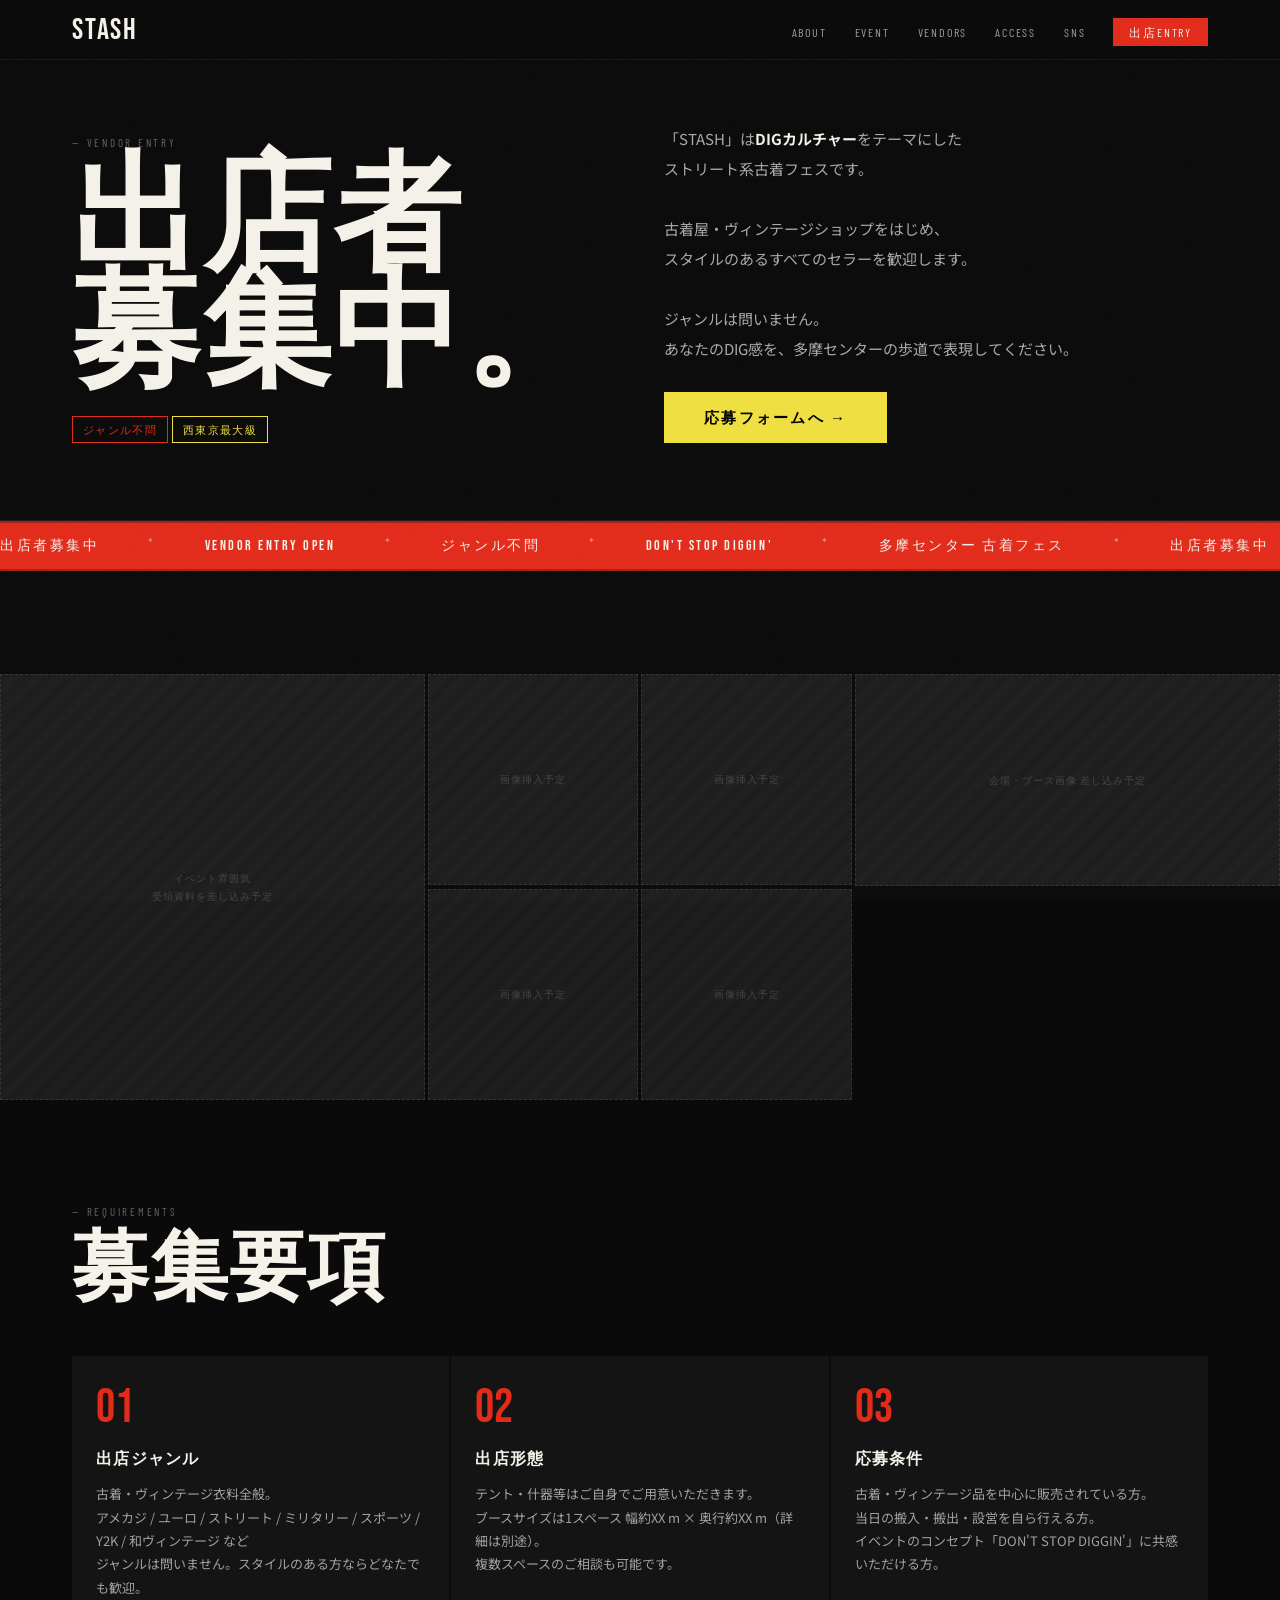
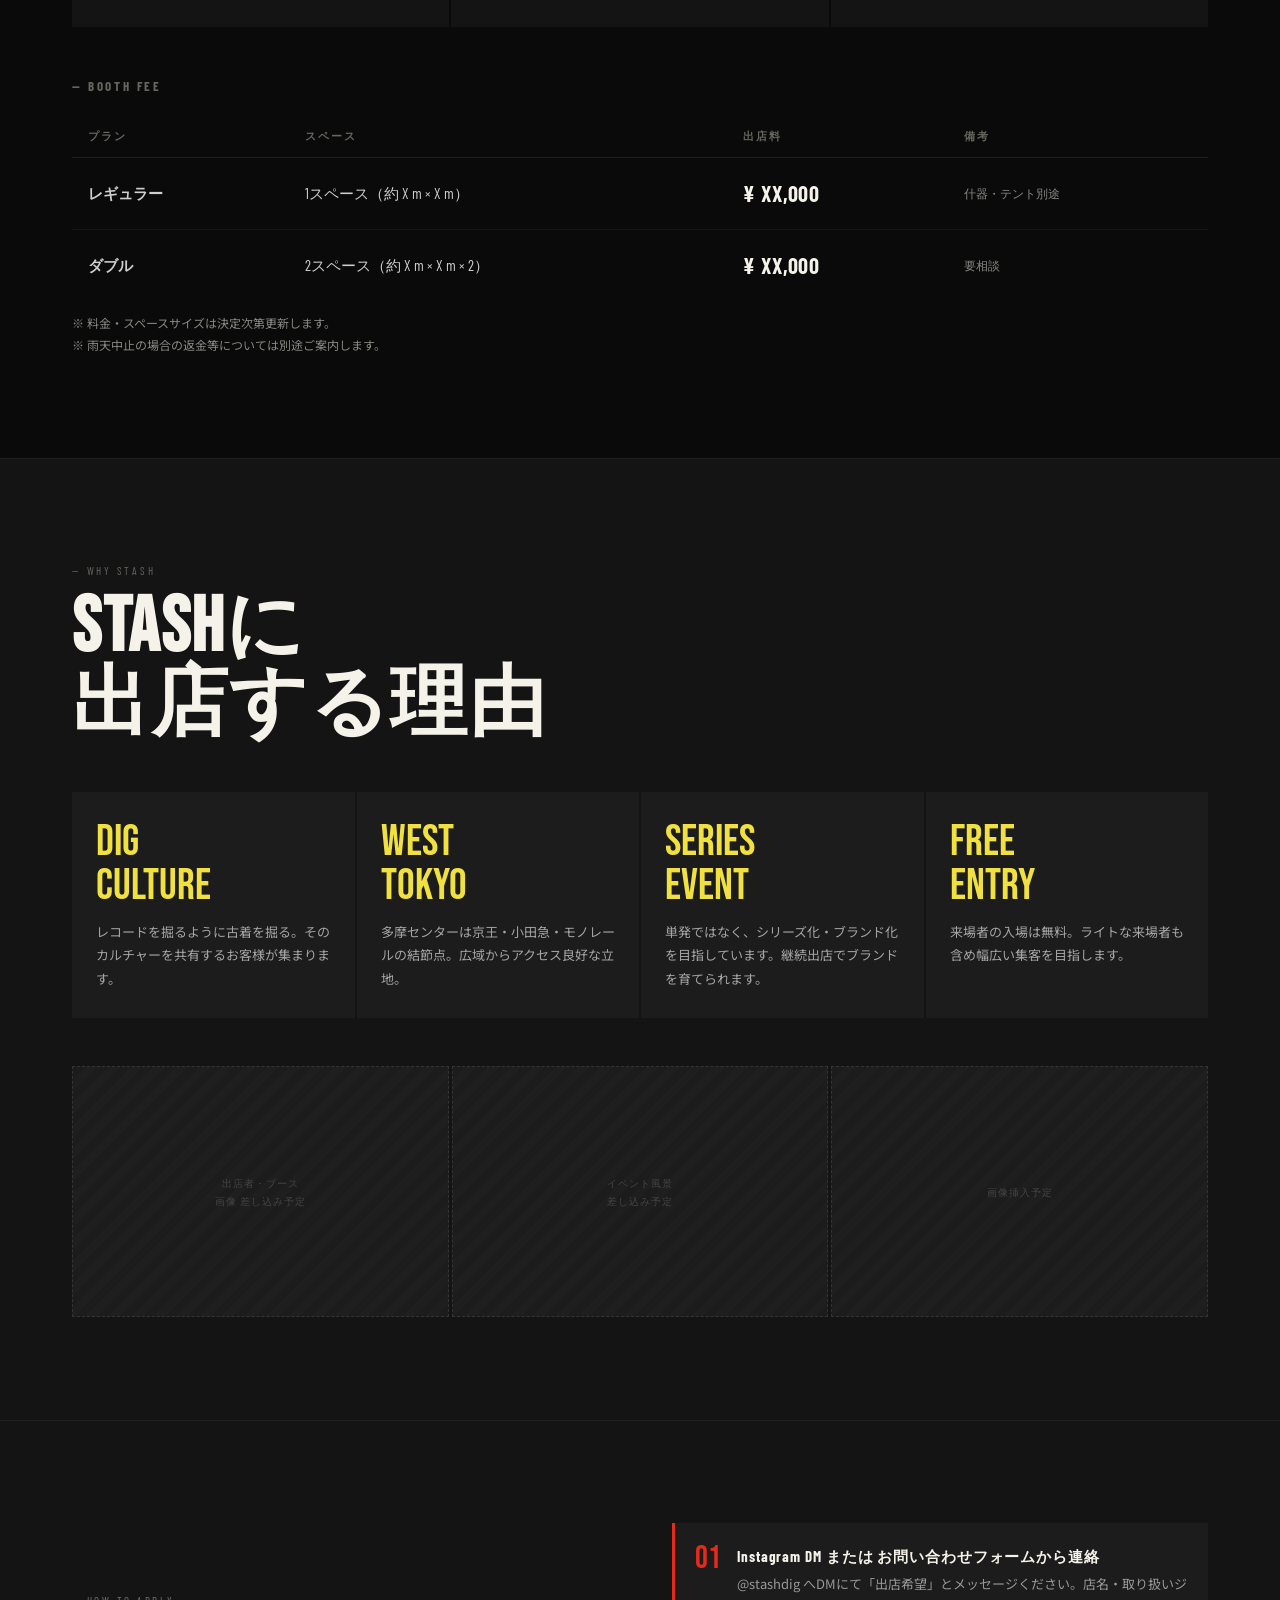
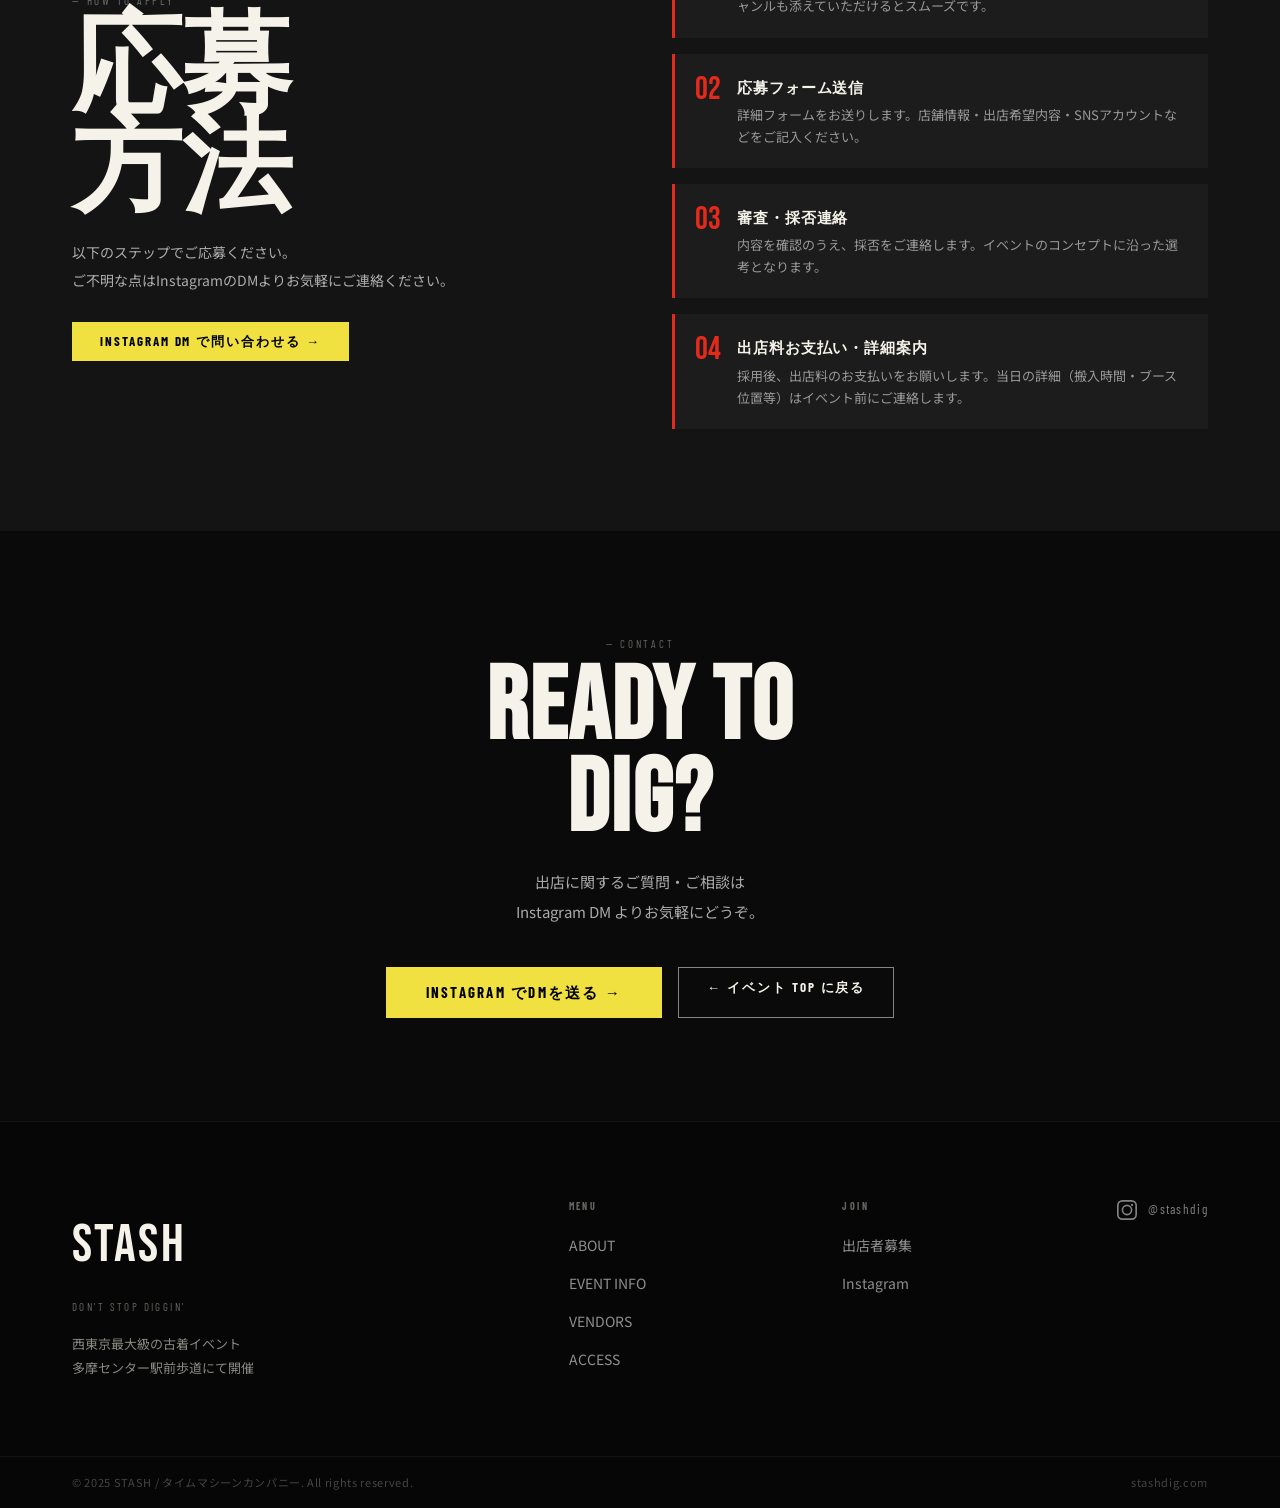
==== vendors.html @ 001d0500 "Initial commit: STASH demo site (index, vendors, styles, script) Co-Authored-By: Claude Sonnet 4.6 <" ====
<!DOCTYPE html>
<html lang="ja">
<head>
  <meta charset="UTF-8">
  <meta name="viewport" content="width=device-width, initial-scale=1.0">
  <title>出店者募集 | STASH DON'T STOP DIGGIN'</title>
  <meta name="description" content="古着フェス「STASH」出店者募集。多摩センター駅前歩道。ジャンル不問。あなたのDIG感を表現してください。">
  <link rel="preconnect" href="https://fonts.googleapis.com">
  <link rel="preconnect" href="https://fonts.gstatic.com" crossorigin>
  <link href="https://fonts.googleapis.com/css2?family=Bebas+Neue&family=Barlow+Condensed:ital,wght@0,400;0,600;0,700;0,900;1,700&family=Noto+Sans+JP:wght@400;700;900&display=swap" rel="stylesheet">
  <link rel="stylesheet" href="style.css">
</head>
<body>

  <!-- =====================================================
       NAV
  ===================================================== -->
  <nav class="nav" id="nav">
    <div class="wrap nav__inner">
      <a href="index.html" class="nav__logo">STASH</a>

      <button class="nav__burger" id="burger" aria-label="メニューを開く" aria-expanded="false">
        <span></span><span></span><span></span>
      </button>

      <ul class="nav__menu" id="nav-menu">
        <li><a href="index.html#about">ABOUT</a></li>
        <li><a href="index.html#info">EVENT</a></li>
        <li><a href="index.html#vendors">VENDORS</a></li>
        <li><a href="index.html#access">ACCESS</a></li>
        <li><a href="index.html#instagram">SNS</a></li>
        <li>
          <a href="#apply" class="nav__entry">出店ENTRY</a>
        </li>
      </ul>
    </div>
  </nav>


  <!-- =====================================================
       PAGE HERO
  ===================================================== -->
  <section class="page-hero" aria-label="出店者募集">
    <div class="wrap">
      <div class="page-hero__inner">
        <div>
          <p class="sec-label reveal">— VENDOR ENTRY</p>
          <h1 class="page-hero__title reveal">
            出店者<br>
            募集中。
          </h1>
          <div style="margin-top:20px;" class="reveal">
            <span class="tag tag--red">ジャンル不問</span>
            <span class="tag tag--yellow">西東京最大級</span>
          </div>
        </div>
        <div class="reveal">
          <p class="page-hero__body">
            「STASH」は<strong style="color:var(--white);">DIGカルチャー</strong>をテーマにした<br>
            ストリート系古着フェスです。<br><br>
            古着屋・ヴィンテージショップをはじめ、<br>
            スタイルのあるすべてのセラーを歓迎します。<br><br>
            ジャンルは問いません。<br>
            あなたのDIG感を、多摩センターの歩道で表現してください。
          </p>
          <div style="margin-top:28px;">
            <a href="#apply" class="btn btn--yellow btn--lg">応募フォームへ →</a>
          </div>
        </div>
      </div>
    </div>
  </section>


  <!-- =====================================================
       TICKER
  ===================================================== -->
  <div class="ticker" aria-hidden="true">
    <div class="ticker__rail">
      <span>出店者募集中</span>
      <span class="ticker__dot">✦</span>
      <span>VENDOR ENTRY OPEN</span>
      <span class="ticker__dot">✦</span>
      <span>ジャンル不問</span>
      <span class="ticker__dot">✦</span>
      <span>DON'T STOP DIGGIN'</span>
      <span class="ticker__dot">✦</span>
      <span>多摩センター 古着フェス</span>
      <span class="ticker__dot">✦</span>
      <span>出店者募集中</span>
      <span class="ticker__dot">✦</span>
      <span>VENDOR ENTRY OPEN</span>
      <span class="ticker__dot">✦</span>
      <span>ジャンル不問</span>
      <span class="ticker__dot">✦</span>
      <span>DON'T STOP DIGGIN'</span>
      <span class="ticker__dot">✦</span>
      <span>多摩センター 古着フェス</span>
      <span class="ticker__dot">✦</span>
    </div>
  </div>


  <!-- =====================================================
       EVENT VISUAL
  ===================================================== -->
  <section class="section" aria-label="イベントビジュアル" style="padding-bottom:0;">
    <div class="gallery__grid">
      <div class="ph g-item g-item--2x2"><span class="ph__text">イベント雰囲気<br>受領資料を差し込み予定</span></div>
      <div class="ph g-item"><span class="ph__text">画像挿入予定</span></div>
      <div class="ph g-item"><span class="ph__text">画像挿入予定</span></div>
      <div class="ph g-item g-item--2x1"><span class="ph__text">会場・ブース画像 差し込み予定</span></div>
      <div class="ph g-item"><span class="ph__text">画像挿入予定</span></div>
      <div class="ph g-item"><span class="ph__text">画像挿入予定</span></div>
    </div>
  </section>


  <!-- =====================================================
       REQUIREMENTS
  ===================================================== -->
  <section class="section" aria-label="募集要項">
    <div class="wrap">
      <p class="sec-label reveal">— REQUIREMENTS</p>
      <h2 class="sec-title reveal">募集要項</h2>

      <div class="req-grid">
        <div class="req-card reveal">
          <div class="req-card__num">01</div>
          <h3 class="req-card__title">出店ジャンル</h3>
          <p class="req-card__body">
            古着・ヴィンテージ衣料全般。<br>
            アメカジ / ユーロ / ストリート / ミリタリー / スポーツ / Y2K / 和ヴィンテージ など<br>
            ジャンルは問いません。スタイルのある方ならどなたでも歓迎。
          </p>
        </div>
        <div class="req-card reveal reveal-delay-1">
          <div class="req-card__num">02</div>
          <h3 class="req-card__title">出店形態</h3>
          <p class="req-card__body">
            テント・什器等はご自身でご用意いただきます。<br>
            ブースサイズは1スペース 幅約XX m × 奥行約XX m（詳細は別途）。<br>
            複数スペースのご相談も可能です。
          </p>
        </div>
        <div class="req-card reveal reveal-delay-2">
          <div class="req-card__num">03</div>
          <h3 class="req-card__title">応募条件</h3>
          <p class="req-card__body">
            古着・ヴィンテージ品を中心に販売されている方。<br>
            当日の搬入・搬出・設営を自ら行える方。<br>
            イベントのコンセプト「DON'T STOP DIGGIN'」に共感いただける方。
          </p>
        </div>
      </div>

      <!-- Fee table -->
      <div class="reveal" style="margin-top: var(--gap);">
        <h3 style="font-family:var(--ff-sub);font-size:13px;letter-spacing:.2em;text-transform:uppercase;color:var(--gray);margin-bottom:16px;">— BOOTH FEE</h3>
        <div style="overflow-x:auto;">
          <table class="fee-table">
            <thead>
              <tr>
                <th>プラン</th>
                <th>スペース</th>
                <th>出店料</th>
                <th>備考</th>
              </tr>
            </thead>
            <tbody>
              <tr>
                <td><strong>レギュラー</strong></td>
                <td>1スペース（約 X m × X m）</td>
                <td class="fee-price">¥ XX,000</td>
                <td style="font-size:12px;color:var(--gray-lt);">什器・テント別途</td>
              </tr>
              <tr>
                <td><strong>ダブル</strong></td>
                <td>2スペース（約 X m × X m × 2）</td>
                <td class="fee-price">¥ XX,000</td>
                <td style="font-size:12px;color:var(--gray-lt);">要相談</td>
              </tr>
            </tbody>
          </table>
        </div>
        <p style="font-size:12px;color:var(--gray-lt);margin-top:12px;line-height:1.8;">
          ※ 料金・スペースサイズは決定次第更新します。<br>
          ※ 雨天中止の場合の返金等については別途ご案内します。
        </p>
      </div>
    </div>
  </section>


  <!-- =====================================================
       WHY STASH — 出店するメリット
  ===================================================== -->
  <section class="section" style="background:var(--bg-2);border-top:1px solid rgba(255,255,255,.05);border-bottom:1px solid rgba(255,255,255,.05);" aria-label="STASHの魅力">
    <div class="wrap">
      <p class="sec-label reveal">— WHY STASH</p>
      <h2 class="sec-title reveal">STASHに<br>出店する理由</h2>

      <div style="display:grid;grid-template-columns:repeat(auto-fit,minmax(220px,1fr));gap:2px;margin-bottom:var(--gap);">

        <div style="background:var(--bg-3);padding:28px 24px;" class="reveal">
          <div style="font-family:var(--ff-display);font-size:44px;color:var(--yellow);margin-bottom:12px;line-height:1;">DIG<br>CULTURE</div>
          <p style="font-size:13px;color:rgba(255,255,255,.6);line-height:1.8;">レコードを掘るように古着を掘る。そのカルチャーを共有するお客様が集まります。</p>
        </div>

        <div style="background:var(--bg-3);padding:28px 24px;" class="reveal reveal-delay-1">
          <div style="font-family:var(--ff-display);font-size:44px;color:var(--yellow);margin-bottom:12px;line-height:1;">WEST<br>TOKYO</div>
          <p style="font-size:13px;color:rgba(255,255,255,.6);line-height:1.8;">多摩センターは京王・小田急・モノレールの結節点。広域からアクセス良好な立地。</p>
        </div>

        <div style="background:var(--bg-3);padding:28px 24px;" class="reveal reveal-delay-2">
          <div style="font-family:var(--ff-display);font-size:44px;color:var(--yellow);margin-bottom:12px;line-height:1;">SERIES<br>EVENT</div>
          <p style="font-size:13px;color:rgba(255,255,255,.6);line-height:1.8;">単発ではなく、シリーズ化・ブランド化を目指しています。継続出店でブランドを育てられます。</p>
        </div>

        <div style="background:var(--bg-3);padding:28px 24px;" class="reveal reveal-delay-3">
          <div style="font-family:var(--ff-display);font-size:44px;color:var(--yellow);margin-bottom:12px;line-height:1;">FREE<br>ENTRY</div>
          <p style="font-size:13px;color:rgba(255,255,255,.6);line-height:1.8;">来場者の入場は無料。ライトな来場者も含め幅広い集客を目指します。</p>
        </div>

      </div>

      <!-- Visual -->
      <div style="display:grid;grid-template-columns:1fr 1fr 1fr;gap:3px;" class="reveal">
        <div class="ph" style="aspect-ratio:3/2;"><span class="ph__text">出店者・ブース<br>画像 差し込み予定</span></div>
        <div class="ph" style="aspect-ratio:3/2;"><span class="ph__text">イベント風景<br>差し込み予定</span></div>
        <div class="ph" style="aspect-ratio:3/2;"><span class="ph__text">画像挿入予定</span></div>
      </div>

    </div>
  </section>


  <!-- =====================================================
       APPLY / HOW TO APPLY
  ===================================================== -->
  <section class="apply-section section" id="apply" aria-label="応募方法">
    <div class="wrap">
      <div class="apply__inner">

        <div>
          <p class="sec-label sec-label--lt reveal">— HOW TO APPLY</p>
          <h2 class="apply__title reveal">応募<br>方法</h2>
          <p class="apply__body reveal">
            以下のステップでご応募ください。<br>
            ご不明な点はInstagramのDMよりお気軽にご連絡ください。
          </p>
          <a href="#contact" class="btn btn--yellow reveal">
            Instagram DM で問い合わせる →
          </a>
        </div>

        <div class="apply__steps reveal">
          <div class="apply__step">
            <div class="apply__step-num">01</div>
            <div>
              <p class="apply__step-title">Instagram DM または お問い合わせフォームから連絡</p>
              <p class="apply__step-body">@stashdig へDMにて「出店希望」とメッセージください。店名・取り扱いジャンルも添えていただけるとスムーズです。</p>
            </div>
          </div>
          <div class="apply__step">
            <div class="apply__step-num">02</div>
            <div>
              <p class="apply__step-title">応募フォーム送信</p>
              <p class="apply__step-body">詳細フォームをお送りします。店舗情報・出店希望内容・SNSアカウントなどをご記入ください。</p>
            </div>
          </div>
          <div class="apply__step">
            <div class="apply__step-num">03</div>
            <div>
              <p class="apply__step-title">審査・採否連絡</p>
              <p class="apply__step-body">内容を確認のうえ、採否をご連絡します。イベントのコンセプトに沿った選考となります。</p>
            </div>
          </div>
          <div class="apply__step">
            <div class="apply__step-num">04</div>
            <div>
              <p class="apply__step-title">出店料お支払い・詳細案内</p>
              <p class="apply__step-body">採用後、出店料のお支払いをお願いします。当日の詳細（搬入時間・ブース位置等）はイベント前にご連絡します。</p>
            </div>
          </div>
        </div>

      </div>
    </div>
  </section>


  <!-- =====================================================
       CONTACT / CTA
  ===================================================== -->
  <section class="section" id="contact" aria-label="お問い合わせ">
    <div class="wrap" style="text-align:center;">
      <p class="sec-label reveal" style="justify-content:center;">— CONTACT</p>
      <h2 style="font-family:var(--ff-display);font-size:clamp(56px,8vw,110px);line-height:.9;letter-spacing:.02em;margin-bottom:20px;" class="reveal">
        READY TO<br>DIG?
      </h2>
      <p style="font-size:15px;color:rgba(255,255,255,.65);line-height:2;margin-bottom:40px;max-width:480px;margin-left:auto;margin-right:auto;" class="reveal">
        出店に関するご質問・ご相談は<br>
        Instagram DM よりお気軽にどうぞ。
      </p>
      <div style="display:flex;gap:16px;justify-content:center;flex-wrap:wrap;" class="reveal">
        <a href="https://instagram.com/stashdig" class="btn btn--yellow btn--lg" target="_blank" rel="noopener">
          Instagram でDMを送る →
        </a>
        <a href="index.html" class="btn btn--outline">
          ← イベント TOP に戻る
        </a>
      </div>
    </div>
  </section>


  <!-- =====================================================
       FOOTER
  ===================================================== -->
  <footer class="footer">
    <div class="footer__top">
      <div class="wrap">
        <div class="footer__inner">

          <div class="footer__brand">
            <a href="index.html" class="footer__logo">STASH</a>
            <p class="footer__tagline">DON'T STOP DIGGIN'</p>
            <p class="footer__desc">西東京最大級の古着イベント<br>多摩センター駅前歩道にて開催</p>
          </div>

          <nav class="footer__nav" aria-label="フッターナビ">
            <h4>MENU</h4>
            <ul>
              <li><a href="index.html#about">ABOUT</a></li>
              <li><a href="index.html#info">EVENT INFO</a></li>
              <li><a href="index.html#vendors">VENDORS</a></li>
              <li><a href="index.html#access">ACCESS</a></li>
            </ul>
          </nav>

          <nav class="footer__nav" aria-label="JOIN">
            <h4>JOIN</h4>
            <ul>
              <li><a href="vendors.html">出店者募集</a></li>
              <li><a href="https://instagram.com/stashdig" target="_blank" rel="noopener">Instagram</a></li>
            </ul>
          </nav>

          <div>
            <a href="https://instagram.com/stashdig" class="footer__sns-btn" target="_blank" rel="noopener" aria-label="Instagram @stashdig">
              <svg width="22" height="22" viewBox="0 0 24 24" fill="none" xmlns="http://www.w3.org/2000/svg" aria-hidden="true">
                <rect x="2" y="2" width="20" height="20" rx="5" stroke="currentColor" stroke-width="1.8"/>
                <circle cx="12" cy="12" r="5" stroke="currentColor" stroke-width="1.8"/>
                <circle cx="17.5" cy="6.5" r="1.2" fill="currentColor"/>
              </svg>
              @stashdig
            </a>
          </div>

        </div>
      </div>
    </div>

    <div class="footer__bottom">
      <div class="wrap">
        <p class="footer__copy">© 2025 STASH / タイムマシーンカンパニー. All rights reserved.</p>
        <p class="footer__url">stashdig.com</p>
      </div>
    </div>
  </footer>


  <script src="script.js"></script>
</body>
</html>
---- style.css ----
/* ================================================
   STASH — DON'T STOP DIGGIN'
   stashdig.com
================================================ */

/* ── Reset & Base ── */
*, *::before, *::after {
  box-sizing: border-box;
  margin: 0;
  padding: 0;
}

:root {
  --bg:          #0A0A0A;
  --bg-2:        #141414;
  --bg-3:        #1C1C1C;
  --paper:       #E8E3D5;
  --paper-dim:   #9E9888;
  --red:         #E42B1B;
  --yellow:      #F0E040;
  --white:       #F5F2EA;
  --gray:        #666660;
  --gray-lt:     #888882;

  --ff-display:  'Bebas Neue', 'Barlow Condensed', sans-serif;
  --ff-sub:      'Barlow Condensed', sans-serif;
  --ff-body:     'Noto Sans JP', sans-serif;

  --nav-h:       60px;
  --wrap:        1200px;
  --pad:         clamp(16px, 4vw, 32px);
  --gap:         clamp(24px, 4vw, 48px);
  --section-py:  clamp(64px, 8vw, 120px);

  --ease:        0.2s ease;
}

html { scroll-behavior: smooth; }

body {
  background: var(--bg);
  color: var(--white);
  font-family: var(--ff-body);
  line-height: 1.75;
  overflow-x: hidden;
}

/* Grain overlay */
body::after {
  content: '';
  position: fixed;
  inset: 0;
  background-image: url("data:image/svg+xml,%3Csvg xmlns='http://www.w3.org/2000/svg' width='300' height='300'%3E%3Cfilter id='n'%3E%3CfeTurbulence type='fractalNoise' baseFrequency='.85' numOctaves='4' stitchTiles='stitch'/%3E%3C/filter%3E%3Crect width='300' height='300' filter='url(%23n)' opacity='1'/%3E%3C/svg%3E");
  opacity: .032;
  pointer-events: none;
  z-index: 9999;
}

img { max-width: 100%; height: auto; display: block; }
a   { color: inherit; text-decoration: none; }
ul  { list-style: none; }

/* ── Wrapper ── */
.wrap {
  max-width: var(--wrap);
  margin: 0 auto;
  padding: 0 var(--pad);
}

.section { padding: var(--section-py) 0; }

/* ── Image Placeholders ── */
.ph {
  background: var(--bg-3);
  border: 1px dashed #333;
  display: flex;
  align-items: center;
  justify-content: center;
  position: relative;
  overflow: hidden;
}
.ph::before {
  content: '';
  position: absolute;
  inset: 0;
  background: repeating-linear-gradient(
    -45deg,
    transparent 0 8px,
    rgba(255,255,255,.012) 8px 16px
  );
}
.ph__text {
  font-family: var(--ff-sub);
  font-size: 10px;
  letter-spacing: .1em;
  text-transform: uppercase;
  color: #444;
  text-align: center;
  line-height: 1.8;
  z-index: 1;
  padding: 12px;
}

/* ── Tags ── */
.tag {
  display: inline-block;
  padding: 3px 10px;
  border: 1px solid rgba(255,255,255,.3);
  font-family: var(--ff-sub);
  font-size: 11px;
  letter-spacing: .12em;
  text-transform: uppercase;
  color: rgba(255,255,255,.7);
}
.tag--sm { font-size: 10px; padding: 2px 7px; border-color: var(--gray); color: var(--gray); }
.tag--red { border-color: var(--red); color: var(--red); }
.tag--yellow { border-color: var(--yellow); color: var(--yellow); }

/* ── Section Header ── */
.sec-label {
  font-family: var(--ff-sub);
  font-size: 11px;
  letter-spacing: .25em;
  text-transform: uppercase;
  color: var(--gray);
  margin-bottom: 10px;
}
.sec-label--lt { color: rgba(255,255,255,.4); }

.sec-title {
  font-family: var(--ff-display);
  font-size: clamp(44px, 6vw, 80px);
  letter-spacing: .02em;
  line-height: 1;
  color: var(--white);
  margin-bottom: var(--gap);
}

/* ── Buttons ── */
.btn {
  display: inline-block;
  font-family: var(--ff-sub);
  font-weight: 700;
  letter-spacing: .15em;
  text-transform: uppercase;
  cursor: pointer;
  border: none;
  transition: var(--ease);
  padding: 13px 28px;
  font-size: 13px;
  line-height: 1;
}
.btn--white { background: var(--white); color: var(--bg); }
.btn--white:hover { background: var(--yellow); }
.btn--outline { border: 1.5px solid rgba(255,255,255,.5); color: var(--white); background: transparent; }
.btn--outline:hover { border-color: var(--white); background: rgba(255,255,255,.08); }
.btn--red { background: var(--red); color: var(--white); }
.btn--red:hover { background: #ff3a28; }
.btn--yellow { background: var(--yellow); color: #000; }
.btn--yellow:hover { background: var(--white); }
.btn--sm { padding: 8px 16px; font-size: 11px; }
.btn--lg { padding: 18px 40px; font-size: 15px; }

/* ── Nav ── */
.nav {
  position: fixed;
  top: 0; left: 0; right: 0;
  height: var(--nav-h);
  z-index: 1000;
  background: rgba(10,10,10,.96);
  backdrop-filter: blur(12px);
  border-bottom: 1px solid rgba(255,255,255,.06);
}
.nav__inner {
  height: 100%;
  display: flex;
  align-items: center;
  justify-content: space-between;
}
.nav__logo {
  font-family: var(--ff-display);
  font-size: 30px;
  letter-spacing: .06em;
  line-height: 1;
  color: var(--white);
}
.nav__menu {
  display: flex;
  align-items: center;
  gap: 28px;
}
.nav__menu a {
  font-family: var(--ff-sub);
  font-size: 12px;
  letter-spacing: .15em;
  text-transform: uppercase;
  color: rgba(255,255,255,.6);
  transition: color var(--ease);
}
.nav__menu a:hover,
.nav__menu a.active { color: var(--white); }
.nav__entry {
  background: var(--red) !important;
  color: var(--white) !important;
  padding: 7px 16px;
  font-size: 11px;
  letter-spacing: .15em;
}
.nav__entry:hover { background: var(--yellow) !important; color: #000 !important; }
.nav__burger {
  display: none;
  flex-direction: column;
  gap: 5px;
  background: none;
  border: none;
  cursor: pointer;
  padding: 4px;
}
.nav__burger span {
  display: block;
  width: 22px;
  height: 1.5px;
  background: var(--white);
  transition: var(--ease);
}

@media (max-width: 800px) {
  .nav__burger { display: flex; }
  .nav__menu {
    display: none;
    position: fixed;
    top: var(--nav-h); left: 0; right: 0; bottom: 0;
    background: var(--bg);
    flex-direction: column;
    align-items: center;
    justify-content: center;
    gap: 32px;
  }
  .nav__menu.open { display: flex; }
  .nav__menu a { font-size: 20px !important; }
  .nav__entry { padding: 12px 28px !important; font-size: 14px !important; }
}

/* ── Hero ── */
.hero {
  position: relative;
  min-height: 100svh;
  display: flex;
  align-items: flex-end;
  padding-top: var(--nav-h);
  overflow: hidden;
}
.hero__bg {
  position: absolute;
  inset: 0;
  z-index: 0;
}
.hero__bg-ph {
  width: 100%;
  height: 100%;
  background: #181818;
}
.hero__bg-ph .ph__text { color: #2A2A2A; font-size: 12px; }
.hero__overlay {
  position: absolute;
  inset: 0;
  background: linear-gradient(
    to bottom,
    rgba(0,0,0,.2) 0%,
    rgba(0,0,0,.05) 25%,
    rgba(0,0,0,.5) 60%,
    rgba(0,0,0,.92) 100%
  );
}

/* Corner stickers */
.sticker {
  position: absolute;
  z-index: 10;
  font-family: var(--ff-sub);
  font-weight: 900;
  text-transform: uppercase;
  line-height: 1;
}
.sticker--since {
  top: calc(var(--nav-h) + 24px);
  right: clamp(16px, 4vw, 48px);
  background: var(--yellow);
  color: #000;
  padding: 10px 12px;
  font-size: 10px;
  letter-spacing: .12em;
  transform: rotate(4deg);
  box-shadow: 2px 2px 0 rgba(0,0,0,.5);
}
.sticker--ghost {
  top: calc(var(--nav-h) + 56px);
  right: clamp(16px, 4vw, 50px);
  font-family: var(--ff-display);
  font-size: clamp(80px, 12vw, 180px);
  color: var(--red);
  opacity: .08;
  letter-spacing: -.02em;
  pointer-events: none;
  line-height: 1;
}

.hero__content {
  position: relative;
  z-index: 5;
  padding-bottom: clamp(48px, 6vw, 80px);
  width: 100%;
}
.hero__tags {
  display: flex;
  flex-wrap: wrap;
  gap: 8px;
  margin-bottom: 20px;
}
.hero__title {
  font-family: var(--ff-display);
  font-size: clamp(110px, 20vw, 280px);
  line-height: .88;
  letter-spacing: -.01em;
  color: var(--white);
  margin-bottom: 8px;
}
.hero__sub {
  font-family: var(--ff-display);
  font-size: clamp(30px, 5vw, 72px);
  letter-spacing: .06em;
  color: var(--paper-dim);
  line-height: 1.1;
  margin-bottom: 28px;
}
.hero__meta {
  display: flex;
  flex-wrap: wrap;
  gap: 24px 40px;
  padding: 20px 0;
  border-top: 1px solid rgba(255,255,255,.12);
  border-bottom: 1px solid rgba(255,255,255,.12);
  margin-bottom: 28px;
}
.hero__meta-item { display: flex; flex-direction: column; gap: 5px; }
.hero__meta-key {
  font-family: var(--ff-sub);
  font-size: 10px;
  letter-spacing: .22em;
  color: var(--gray);
  text-transform: uppercase;
}
.hero__meta-val {
  font-family: var(--ff-sub);
  font-size: 16px;
  font-weight: 700;
  letter-spacing: .04em;
  color: var(--white);
}
.hero__scroll {
  position: absolute;
  bottom: 0;
  left: 50%;
  transform: translateX(-50%);
  width: 1px;
  height: 56px;
  background: linear-gradient(to bottom, transparent, rgba(255,255,255,.4));
  z-index: 5;
}

/* ── Ticker ── */
.ticker {
  background: var(--red);
  overflow: hidden;
  padding: 11px 0;
  border-top: 2px solid rgba(0,0,0,.25);
  border-bottom: 2px solid rgba(0,0,0,.25);
}
.ticker__rail {
  display: flex;
  white-space: nowrap;
  animation: roll 28s linear infinite;
  gap: 48px;
  font-family: var(--ff-display);
  font-size: 14px;
  letter-spacing: .18em;
  text-transform: uppercase;
  color: var(--white);
}
.ticker__dot { color: rgba(255,255,255,.4); font-size: 8px; }
@keyframes roll {
  from { transform: translateX(0); }
  to   { transform: translateX(-50%); }
}

/* ── About ── */
.about__inner {
  display: grid;
  grid-template-columns: 1fr 1fr;
  gap: clamp(40px, 6vw, 90px);
  align-items: center;
}
@media (max-width: 900px) { .about__inner { grid-template-columns: 1fr; } }

.about__heading {
  font-family: var(--ff-display);
  font-size: clamp(64px, 9vw, 110px);
  line-height: .95;
  letter-spacing: .02em;
  margin-bottom: 24px;
}
.about__body {
  color: rgba(255,255,255,.7);
  font-size: 15px;
  line-height: 2;
  margin-bottom: 24px;
}
.about__body p + p { margin-top: 16px; }
.about__body strong { color: var(--white); }
.about__tags { display: flex; flex-wrap: wrap; gap: 8px; margin-top: 24px; }

/* About visual grid */
.about__grid {
  display: grid;
  grid-template-columns: 2fr 1fr;
  grid-template-rows: 1fr 1fr auto;
  gap: 6px;
  position: relative;
}
.ab-img { width: 100%; }
.ab-img--main { grid-column: 1; grid-row: 1 / 3; aspect-ratio: 3/4; }
.ab-img--s1   { grid-column: 2; grid-row: 1;      aspect-ratio: 1; }
.ab-img--s2   { grid-column: 2; grid-row: 2;      aspect-ratio: 1; }
.ab-img--wide { grid-column: 1 / 3;               aspect-ratio: 16/5; }

.tape-stripe {
  height: 18px;
  background: repeating-linear-gradient(
    -55deg,
    var(--yellow) 0 8px,
    #000 8px 16px
  );
  opacity: .7;
  position: relative;
  z-index: 2;
  margin-top: -4px;
}

/* ── Event Info ── */
.event-info { background: var(--bg-2); }
.event-info__grid {
  display: grid;
  grid-template-columns: 1fr 2fr;
  gap: clamp(32px, 5vw, 72px);
  align-items: start;
}
@media (max-width: 768px) { .event-info__grid { grid-template-columns: 1fr; } }

.event-flyer-wrap { position: relative; }
.event-flyer { aspect-ratio: 2/3; width: 100%; }
.circle-sticker {
  position: absolute;
  width: 72px; height: 72px;
  border-radius: 50%;
  display: flex; align-items: center; justify-content: center;
  text-align: center;
  font-family: var(--ff-sub);
  font-weight: 900;
  font-size: 12px;
  letter-spacing: .04em;
  line-height: 1.2;
  text-transform: uppercase;
}
.circle-sticker--free {
  background: var(--yellow); color: #000;
  bottom: -16px; right: -16px;
  transform: rotate(12deg);
  box-shadow: 2px 2px 12px rgba(0,0,0,.6);
}

.info-card { border: 1px solid rgba(255,255,255,.08); }
.info-row {
  display: flex;
  gap: 20px;
  padding: 16px;
  border-bottom: 1px solid rgba(255,255,255,.05);
}
.info-row:last-child { border-bottom: none; }
.info-key {
  font-family: var(--ff-sub);
  font-size: 10px;
  letter-spacing: .22em;
  text-transform: uppercase;
  color: var(--gray);
  min-width: 56px;
  padding-top: 3px;
  flex-shrink: 0;
}
.info-val {
  font-family: var(--ff-sub);
  font-size: 17px;
  font-weight: 700;
  letter-spacing: .04em;
  line-height: 1.5;
}
.info-val small { display: block; font-size: 11px; color: var(--gray-lt); margin-top: 4px; letter-spacing: .04em; font-weight: 400; }
.info-note { font-size: 12px; color: var(--gray-lt); line-height: 1.8; margin: 20px 0; }

/* ── Vendors ── */
.vendors__head {
  display: flex;
  justify-content: space-between;
  align-items: flex-end;
  gap: var(--gap);
  margin-bottom: var(--gap);
}
@media (max-width: 700px) { .vendors__head { flex-direction: column; align-items: flex-start; } }
.vendors__sub { font-size: 13px; color: var(--gray-lt); max-width: 260px; text-align: right; }
@media (max-width: 700px) { .vendors__sub { text-align: left; } }

.vendors__grid {
  display: grid;
  grid-template-columns: repeat(4, 1fr);
  gap: 3px;
}
@media (max-width: 1000px) { .vendors__grid { grid-template-columns: repeat(3, 1fr); } }
@media (max-width: 640px)  { .vendors__grid { grid-template-columns: repeat(2, 1fr); } }

.v-card { overflow: hidden; transition: transform .18s ease; position: relative; }
.v-card:hover { transform: scale(1.025); z-index: 2; }
.v-card__img { aspect-ratio: 1; width: 100%; }
.v-card__body { padding: 10px 12px 14px; background: var(--bg-2); }
.v-card__tags { display: flex; gap: 5px; flex-wrap: wrap; margin-bottom: 6px; }
.v-card__name {
  font-family: var(--ff-sub);
  font-size: 15px; font-weight: 700;
  letter-spacing: .05em; color: var(--white);
}
.v-card__area { font-size: 11px; color: var(--gray); margin-top: 2px; letter-spacing: .05em; }

.v-card--tbd {
  background: #111;
  border: 1px dashed #2A2A2A;
}
.v-card__more {
  aspect-ratio: 1;
  display: flex; align-items: center; justify-content: center;
  font-family: var(--ff-display);
  font-size: 18px;
  letter-spacing: .1em;
  color: #333;
  text-align: center;
  line-height: 1.4;
}
/* Including body below card in TBD */
.v-card--tbd .v-card__body {
  background: #0E0E0E;
  border-top: 1px dashed #2A2A2A;
}

/* ── Gallery ── */
.gallery__grid {
  display: grid;
  grid-template-columns: repeat(6, 1fr);
  gap: 3px;
}
.g-item { aspect-ratio: 1; }
.g-item--2x2 { grid-column: span 2; grid-row: span 2; aspect-ratio: auto; }
.g-item--2x1 { grid-column: span 2; aspect-ratio: 2/1; }
.g-item--3x1 { grid-column: span 3; aspect-ratio: 3/1.4; }

@media (max-width: 900px) {
  .gallery__grid { grid-template-columns: repeat(3, 1fr); }
  .g-item--2x2, .g-item--2x1, .g-item--3x1 { grid-column: span 1; grid-row: span 1; aspect-ratio: 1; }
}
@media (max-width: 480px) {
  .gallery__grid { grid-template-columns: repeat(2, 1fr); }
}

/* ── Access ── */
.access__sub {
  font-family: var(--ff-sub);
  font-size: 17px;
  letter-spacing: .1em;
  color: var(--gray-lt);
  margin-top: -14px;
  margin-bottom: var(--gap);
}
.access__inner {
  display: grid;
  grid-template-columns: 1fr 1fr;
  gap: clamp(32px, 5vw, 72px);
  align-items: start;
}
@media (max-width: 768px) { .access__inner { grid-template-columns: 1fr; } }
.access__map { aspect-ratio: 4/3; width: 100%; }

.access__blocks { display: flex; flex-direction: column; gap: 24px; }
.a-block { padding-bottom: 24px; border-bottom: 1px solid rgba(255,255,255,.06); }
.a-block:last-of-type { border-bottom: none; }
.a-block__h {
  font-family: var(--ff-sub);
  font-size: 13px; font-weight: 700;
  letter-spacing: .14em; text-transform: uppercase;
  margin-bottom: 12px;
  display: flex; align-items: center; gap: 8px;
}
.a-block__icon { font-size: 16px; }
.a-list { display: flex; flex-direction: column; gap: 10px; }
.a-list li {
  display: flex; align-items: center; gap: 10px;
  font-size: 14px; color: rgba(255,255,255,.7); line-height: 1.5;
}
.line-badge {
  display: inline-block;
  padding: 2px 8px;
  font-size: 10px; font-weight: 700;
  letter-spacing: .04em; white-space: nowrap; flex-shrink: 0;
}
.line-keio      { background: #7B3B8A; color: #fff; }
.line-odakyu    { background: #0066B3; color: #fff; }
.line-monorail  { background: #009AA0; color: #fff; }
.a-address { font-size: 14px; color: rgba(255,255,255,.7); line-height: 1.9; }
.a-note { font-size: 12px; color: var(--gray-lt); line-height: 1.9; }
.a-note p + p { margin-top: 4px; }

/* ── Entry CTA ── */
.entry-cta {
  background: var(--bg);
  position: relative;
  overflow: hidden;
}
.entry-cta::before {
  content: '';
  position: absolute;
  inset: 0;
  background: repeating-linear-gradient(
    -58deg,
    transparent 0 40px,
    rgba(255,255,255,.008) 40px 80px
  );
}
.entry-cta__inner {
  display: grid;
  grid-template-columns: 1fr 1fr;
  gap: clamp(40px, 5vw, 80px);
  align-items: center;
  position: relative;
  z-index: 2;
}
@media (max-width: 768px) { .entry-cta__inner { grid-template-columns: 1fr; } }
.entry-cta__title {
  font-family: var(--ff-display);
  font-size: clamp(80px, 11vw, 148px);
  line-height: .88;
  letter-spacing: .02em;
  color: var(--yellow);
  text-shadow: 4px 4px 0 rgba(0,0,0,.6);
  margin-bottom: 12px;
}
.entry-cta__eng {
  font-family: var(--ff-sub);
  font-size: 12px;
  letter-spacing: .22em;
  color: var(--gray-lt);
  text-transform: uppercase;
  margin-bottom: 24px;
}
.entry-cta__body {
  font-size: 14px; color: rgba(255,255,255,.65); line-height: 2;
  margin-bottom: 36px;
}
.entry-cta__img { aspect-ratio: 3/4; width: 100%; }

@media (max-width: 768px) {
  .entry-cta__visual { order: -1; }
  .entry-cta__img { aspect-ratio: 16/7; }
}

/* ── Instagram ── */
.insta__header {
  display: flex;
  justify-content: space-between;
  align-items: flex-end;
  margin-bottom: var(--gap);
  flex-wrap: wrap;
  gap: 20px;
}
.insta__handle {
  display: block;
  font-family: var(--ff-sub);
  font-size: 17px;
  letter-spacing: .06em;
  color: var(--gray-lt);
  margin-top: 6px;
}
.insta__grid {
  display: grid;
  grid-template-columns: repeat(6, 1fr);
  gap: 3px;
}
.insta__post {
  aspect-ratio: 1;
  display: block;
  transition: opacity .18s;
}
.insta__post:hover { opacity: .75; }
@media (max-width: 900px) { .insta__grid { grid-template-columns: repeat(3, 1fr); } }
@media (max-width: 500px) { .insta__grid { grid-template-columns: repeat(2, 1fr); } }

/* ── Footer ── */
.footer { background: #060606; border-top: 1px solid rgba(255,255,255,.05); }
.footer__top { padding: clamp(48px, 6vw, 80px) 0; }
.footer__inner {
  display: grid;
  grid-template-columns: 2fr 1fr 1fr auto;
  gap: var(--gap) clamp(32px, 4vw, 64px);
  align-items: start;
}
@media (max-width: 900px) {
  .footer__inner { grid-template-columns: 1fr 1fr; }
  .footer__brand { grid-column: 1 / -1; }
}
@media (max-width: 480px) { .footer__inner { grid-template-columns: 1fr; } }

.footer__logo {
  font-family: var(--ff-display);
  font-size: 54px;
  letter-spacing: .04em;
  display: block;
  margin-bottom: 4px;
}
.footer__tagline {
  font-family: var(--ff-sub);
  font-size: 11px;
  letter-spacing: .22em;
  text-transform: uppercase;
  color: var(--gray);
  margin-bottom: 16px;
}
.footer__desc { font-size: 13px; color: var(--gray-lt); line-height: 1.8; }

.footer__nav h4 {
  font-family: var(--ff-sub);
  font-size: 10px;
  letter-spacing: .24em;
  text-transform: uppercase;
  color: var(--gray);
  margin-bottom: 14px;
}
.footer__nav ul { display: flex; flex-direction: column; gap: 10px; }
.footer__nav a { font-size: 14px; color: rgba(255,255,255,.55); transition: color var(--ease); }
.footer__nav a:hover { color: var(--white); }

.footer__sns-btn {
  display: flex;
  align-items: center;
  gap: 10px;
  font-family: var(--ff-sub);
  font-size: 13px;
  letter-spacing: .1em;
  color: rgba(255,255,255,.5);
  transition: color var(--ease);
  white-space: nowrap;
}
.footer__sns-btn:hover { color: var(--white); }

.footer__bottom {
  padding: 16px 0;
  border-top: 1px solid rgba(255,255,255,.05);
}
.footer__bottom .wrap {
  display: flex;
  justify-content: space-between;
  align-items: center;
  gap: 16px;
  flex-wrap: wrap;
}
.footer__copy, .footer__url {
  font-size: 11px;
  color: rgba(255,255,255,.25);
  letter-spacing: .06em;
}

/* ── Reveal animation ── */
.reveal {
  opacity: 0;
  transform: translateY(22px);
  transition: opacity .65s ease, transform .65s ease;
}
.reveal.in { opacity: 1; transform: none; }
.reveal-delay-1 { transition-delay: .1s; }
.reveal-delay-2 { transition-delay: .2s; }
.reveal-delay-3 { transition-delay: .3s; }

/* ── Vendors page hero ── */
.page-hero {
  padding-top: var(--nav-h);
  padding-bottom: clamp(48px, 6vw, 80px);
  border-bottom: 1px solid rgba(255,255,255,.07);
}
.page-hero__inner {
  display: grid;
  grid-template-columns: 1fr 1fr;
  gap: var(--gap);
  align-items: end;
  padding-top: clamp(40px, 5vw, 72px);
}
@media (max-width: 768px) { .page-hero__inner { grid-template-columns: 1fr; } }
.page-hero__title {
  font-family: var(--ff-display);
  font-size: clamp(72px, 10vw, 140px);
  line-height: .9;
  letter-spacing: .02em;
  color: var(--white);
}
.page-hero__body { font-size: 15px; color: rgba(255,255,255,.65); line-height: 2; }

/* ── Requirements ── */
.req-grid {
  display: grid;
  grid-template-columns: repeat(3, 1fr);
  gap: 2px;
  margin-bottom: var(--gap);
}
@media (max-width: 768px) { .req-grid { grid-template-columns: 1fr; } }

.req-card {
  background: var(--bg-2);
  padding: 28px 24px;
}
.req-card__num {
  font-family: var(--ff-display);
  font-size: 48px;
  color: var(--red);
  line-height: 1;
  margin-bottom: 12px;
}
.req-card__title {
  font-family: var(--ff-sub);
  font-size: 16px; font-weight: 700;
  letter-spacing: .08em;
  margin-bottom: 10px;
}
.req-card__body { font-size: 13px; color: rgba(255,255,255,.6); line-height: 1.8; }

/* ── Fee table ── */
.fee-table { width: 100%; border-collapse: collapse; font-family: var(--ff-sub); }
.fee-table th {
  font-size: 11px; letter-spacing: .18em;
  text-transform: uppercase; color: var(--gray);
  padding: 12px 16px;
  border-bottom: 1px solid rgba(255,255,255,.08);
  text-align: left;
}
.fee-table td {
  padding: 16px 16px;
  border-bottom: 1px solid rgba(255,255,255,.05);
  font-size: 15px;
  color: rgba(255,255,255,.8);
}
.fee-table tr:last-child td { border-bottom: none; }
.fee-table .fee-price {
  font-size: 22px;
  font-weight: 700;
  color: var(--white);
  letter-spacing: .04em;
}

/* ── Contact / Apply ── */
.apply-section { background: var(--bg-2); }
.apply__inner {
  display: grid;
  grid-template-columns: 1fr 1fr;
  gap: clamp(40px, 5vw, 80px);
  align-items: center;
}
@media (max-width: 768px) { .apply__inner { grid-template-columns: 1fr; } }
.apply__title {
  font-family: var(--ff-display);
  font-size: clamp(60px, 9vw, 110px);
  line-height: .9;
  color: var(--white);
  margin-bottom: 20px;
}
.apply__body { font-size: 14px; color: rgba(255,255,255,.65); line-height: 2; margin-bottom: 28px; }

.apply__steps { display: flex; flex-direction: column; gap: 16px; }
.apply__step {
  display: flex;
  gap: 16px;
  align-items: flex-start;
  padding: 20px;
  background: var(--bg-3);
  border-left: 3px solid var(--red);
}
.apply__step-num {
  font-family: var(--ff-display);
  font-size: 32px;
  color: var(--red);
  line-height: 1;
  flex-shrink: 0;
}
.apply__step-title {
  font-family: var(--ff-sub);
  font-size: 15px; font-weight: 700;
  letter-spacing: .06em;
  margin-bottom: 4px;
}
.apply__step-body { font-size: 13px; color: rgba(255,255,255,.55); line-height: 1.7; }
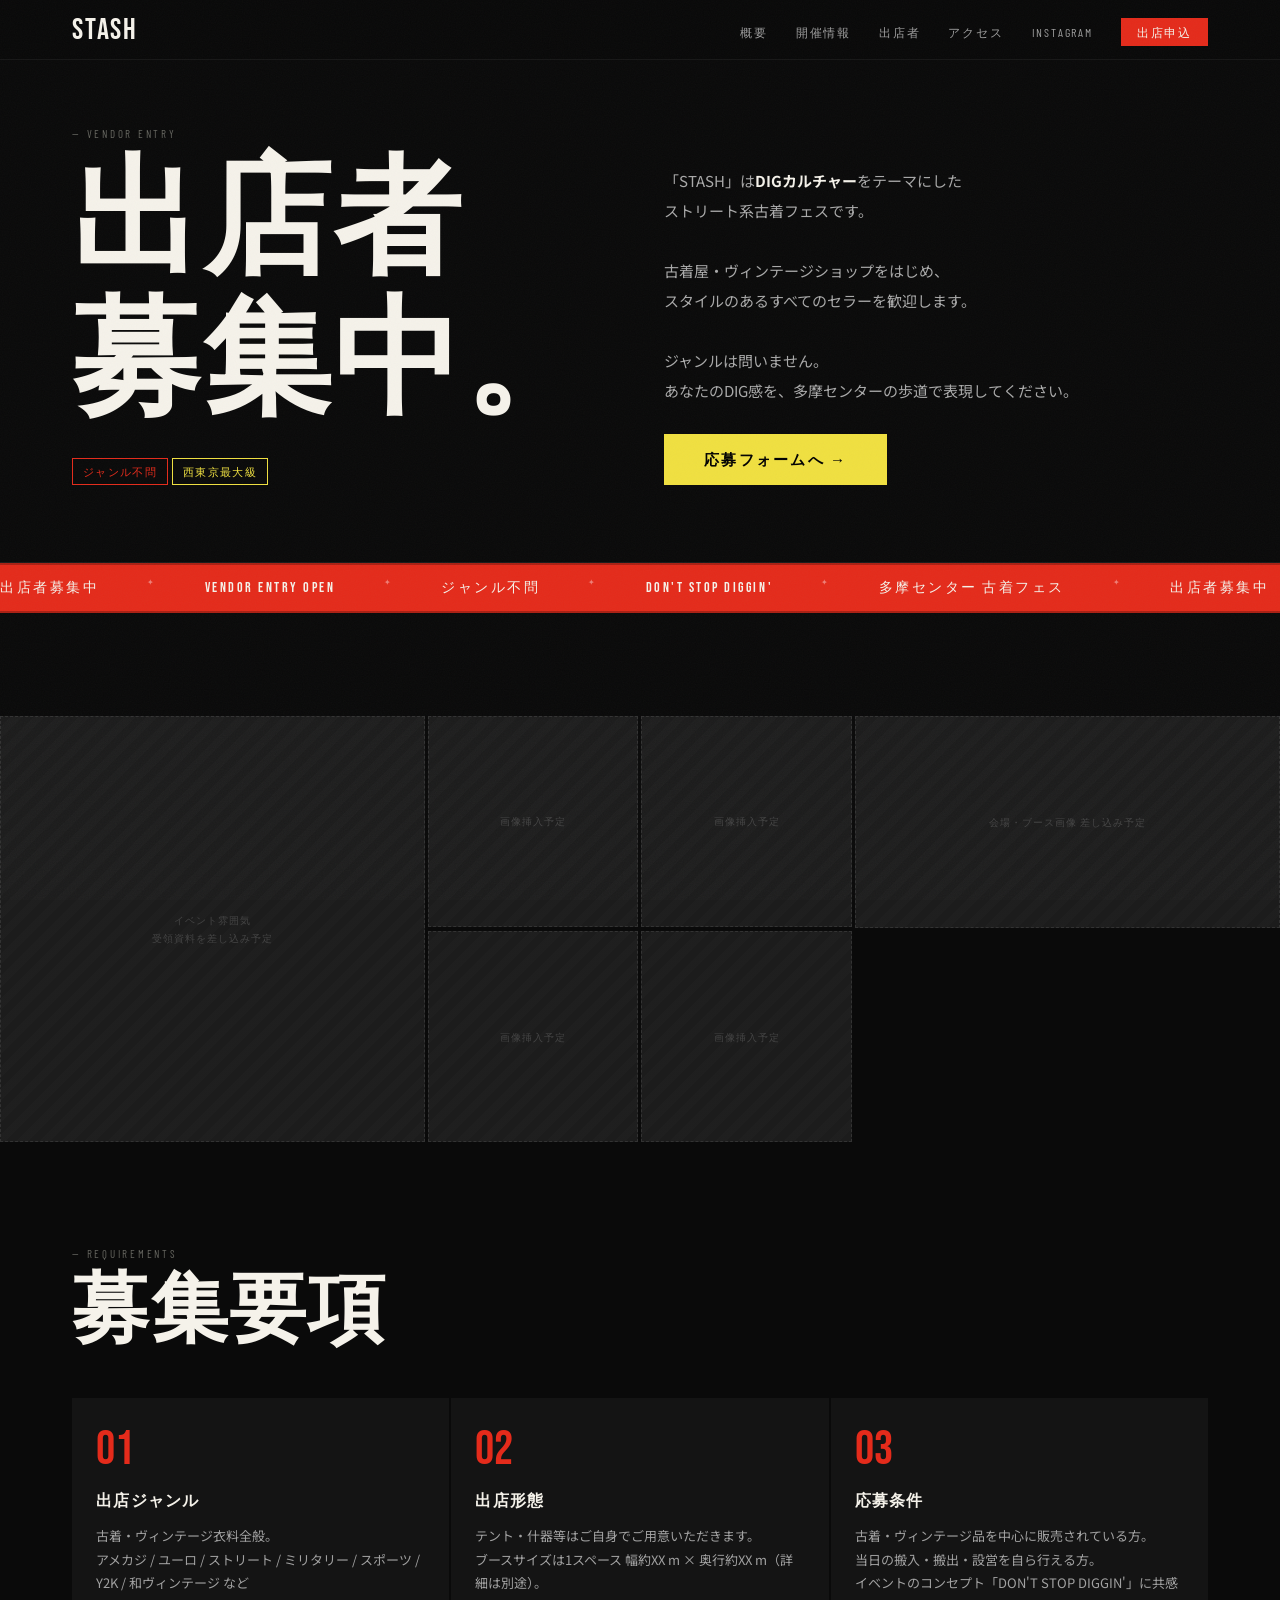
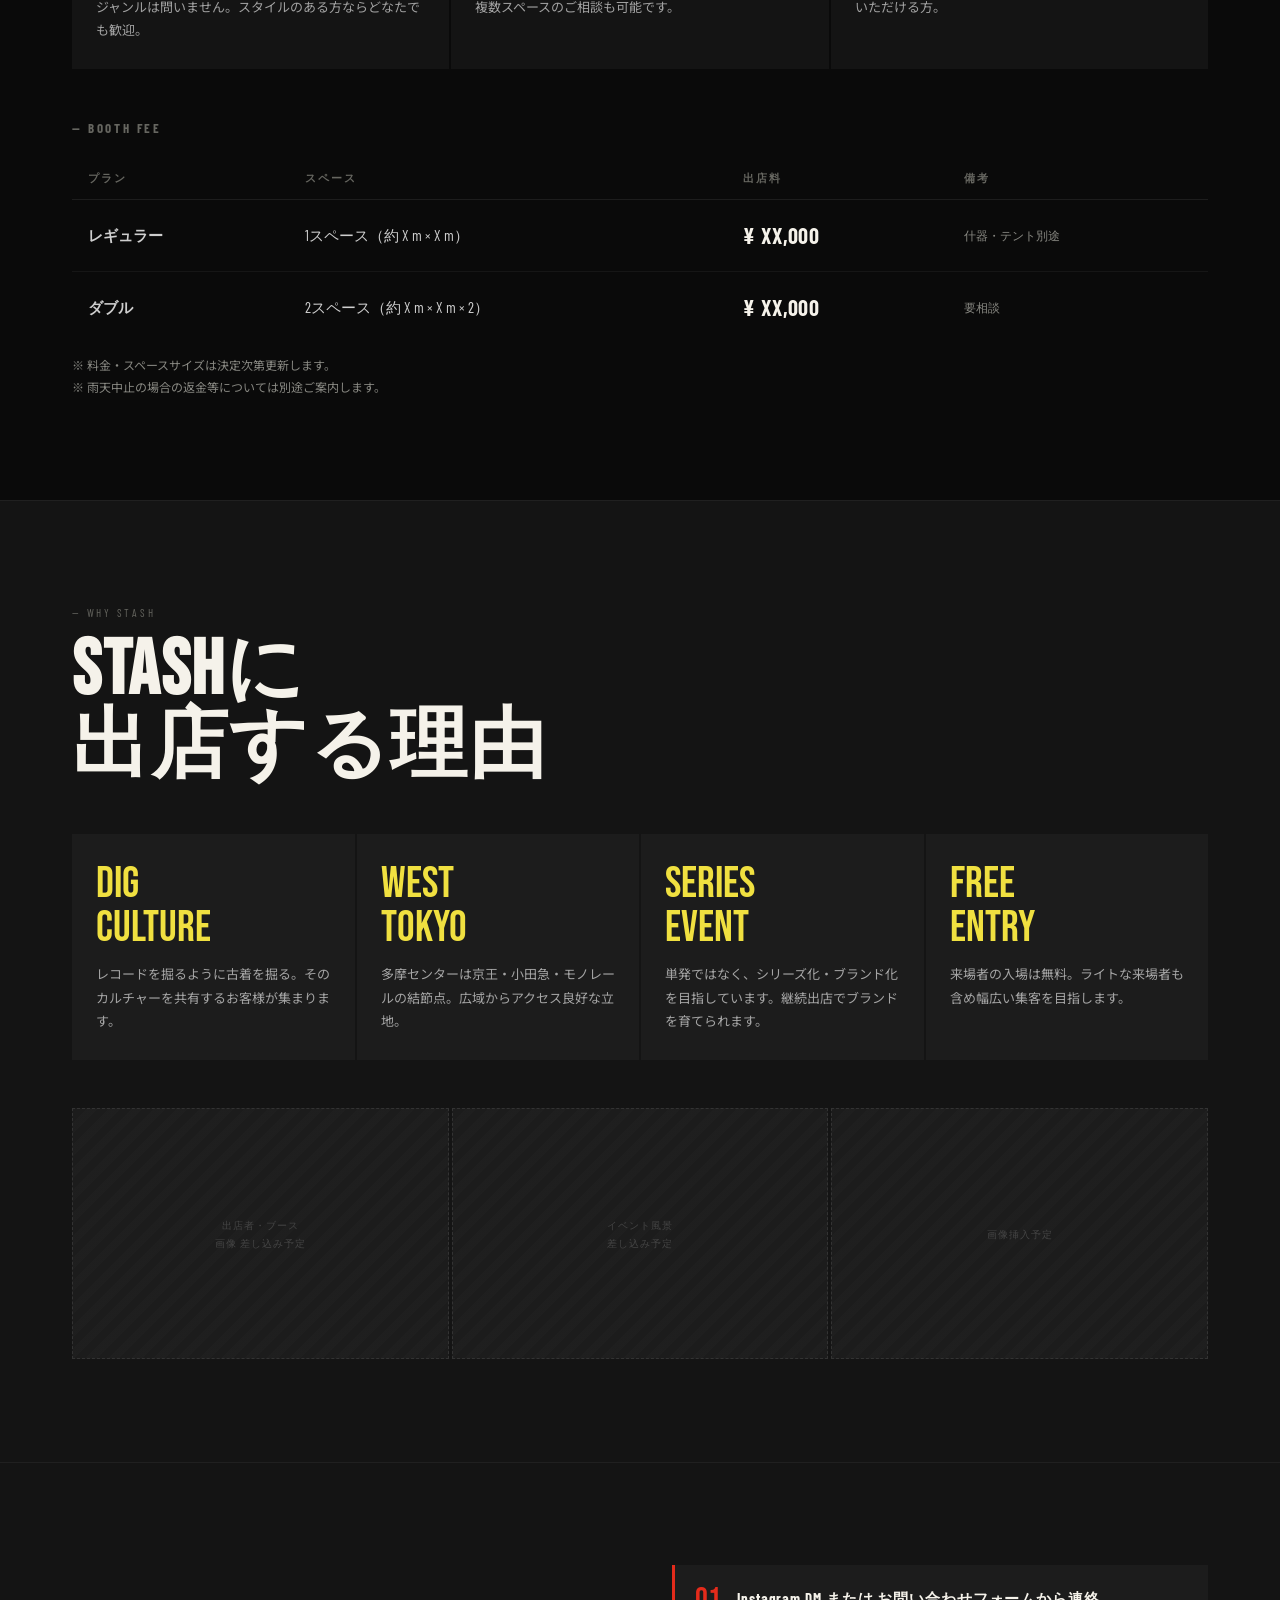
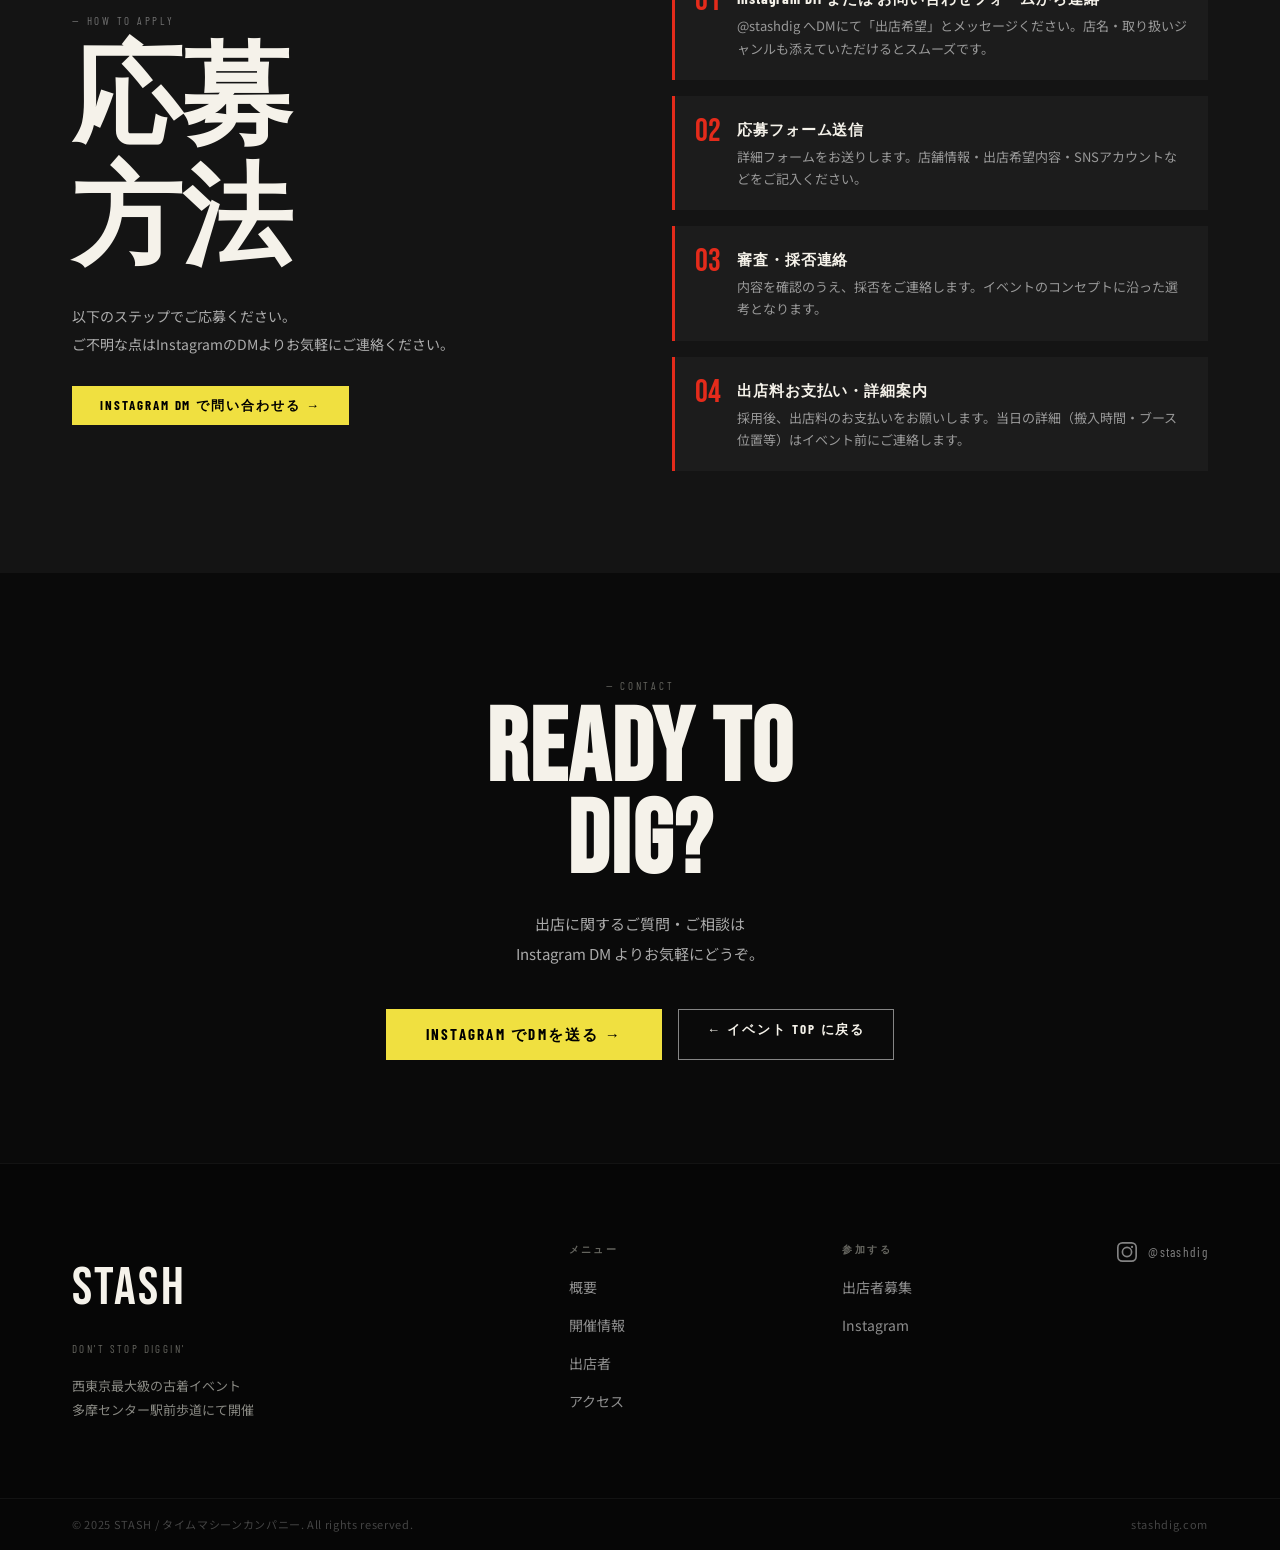
==== commit 7044884b: "Japanize nav and footer labels - Nav: ABOUT/EVENT/VENDORS/ACCESS/SNS/出店ENTRY   → 概要/開催情報/出店者/アクセス/In" ====
--- a/vendors.html
+++ b/vendors.html
@@ -24,13 +24,13 @@
       </button>
 
       <ul class="nav__menu" id="nav-menu">
-        <li><a href="index.html#about">ABOUT</a></li>
-        <li><a href="index.html#info">EVENT</a></li>
-        <li><a href="index.html#vendors">VENDORS</a></li>
-        <li><a href="index.html#access">ACCESS</a></li>
-        <li><a href="index.html#instagram">SNS</a></li>
+        <li><a href="index.html#about">概要</a></li>
+        <li><a href="index.html#info">開催情報</a></li>
+        <li><a href="index.html#vendors">出店者</a></li>
+        <li><a href="index.html#access">アクセス</a></li>
+        <li><a href="index.html#instagram">Instagram</a></li>
         <li>
-          <a href="#apply" class="nav__entry">出店ENTRY</a>
+          <a href="#apply" class="nav__entry">出店申込</a>
         </li>
       </ul>
     </div>
@@ -330,17 +330,17 @@
           </div>
 
           <nav class="footer__nav" aria-label="フッターナビ">
-            <h4>MENU</h4>
+            <h4>メニュー</h4>
             <ul>
-              <li><a href="index.html#about">ABOUT</a></li>
-              <li><a href="index.html#info">EVENT INFO</a></li>
-              <li><a href="index.html#vendors">VENDORS</a></li>
-              <li><a href="index.html#access">ACCESS</a></li>
+              <li><a href="index.html#about">概要</a></li>
+              <li><a href="index.html#info">開催情報</a></li>
+              <li><a href="index.html#vendors">出店者</a></li>
+              <li><a href="index.html#access">アクセス</a></li>
             </ul>
           </nav>
 
-          <nav class="footer__nav" aria-label="JOIN">
-            <h4>JOIN</h4>
+          <nav class="footer__nav" aria-label="参加する">
+            <h4>参加する</h4>
             <ul>
               <li><a href="vendors.html">出店者募集</a></li>
               <li><a href="https://instagram.com/stashdig" target="_blank" rel="noopener">Instagram</a></li>
--- a/style.css
+++ b/style.css
@@ -333,6 +333,22 @@
   line-height: 1.1;
   margin-bottom: 28px;
 }
+.hero__lead {
+  font-family: var(--ff-body);
+  font-size: clamp(13px, 1.6vw, 16px);
+  color: rgba(255,255,255,.65);
+  line-height: 1.9;
+  letter-spacing: .04em;
+  margin-bottom: 24px;
+  max-width: 520px;
+  padding-left: 14px;
+  border-left: 2px solid var(--red);
+}
+.hero__lead strong {
+  color: var(--white);
+  font-weight: 700;
+}
+
 .hero__meta {
   display: flex;
   flex-wrap: wrap;
@@ -405,7 +421,7 @@
 .about__heading {
   font-family: var(--ff-display);
   font-size: clamp(64px, 9vw, 110px);
-  line-height: .95;
+  line-height: 1.1;
   letter-spacing: .02em;
   margin-bottom: 24px;
 }
@@ -652,7 +668,7 @@
 .entry-cta__title {
   font-family: var(--ff-display);
   font-size: clamp(80px, 11vw, 148px);
-  line-height: .88;
+  line-height: 1.05;
   letter-spacing: .02em;
   color: var(--yellow);
   text-shadow: 4px 4px 0 rgba(0,0,0,.6);
@@ -810,7 +826,7 @@
 .page-hero__title {
   font-family: var(--ff-display);
   font-size: clamp(72px, 10vw, 140px);
-  line-height: .9;
+  line-height: 1.1;
   letter-spacing: .02em;
   color: var(--white);
 }
@@ -879,7 +895,7 @@
 .apply__title {
   font-family: var(--ff-display);
   font-size: clamp(60px, 9vw, 110px);
-  line-height: .9;
+  line-height: 1.1;
   color: var(--white);
   margin-bottom: 20px;
 }
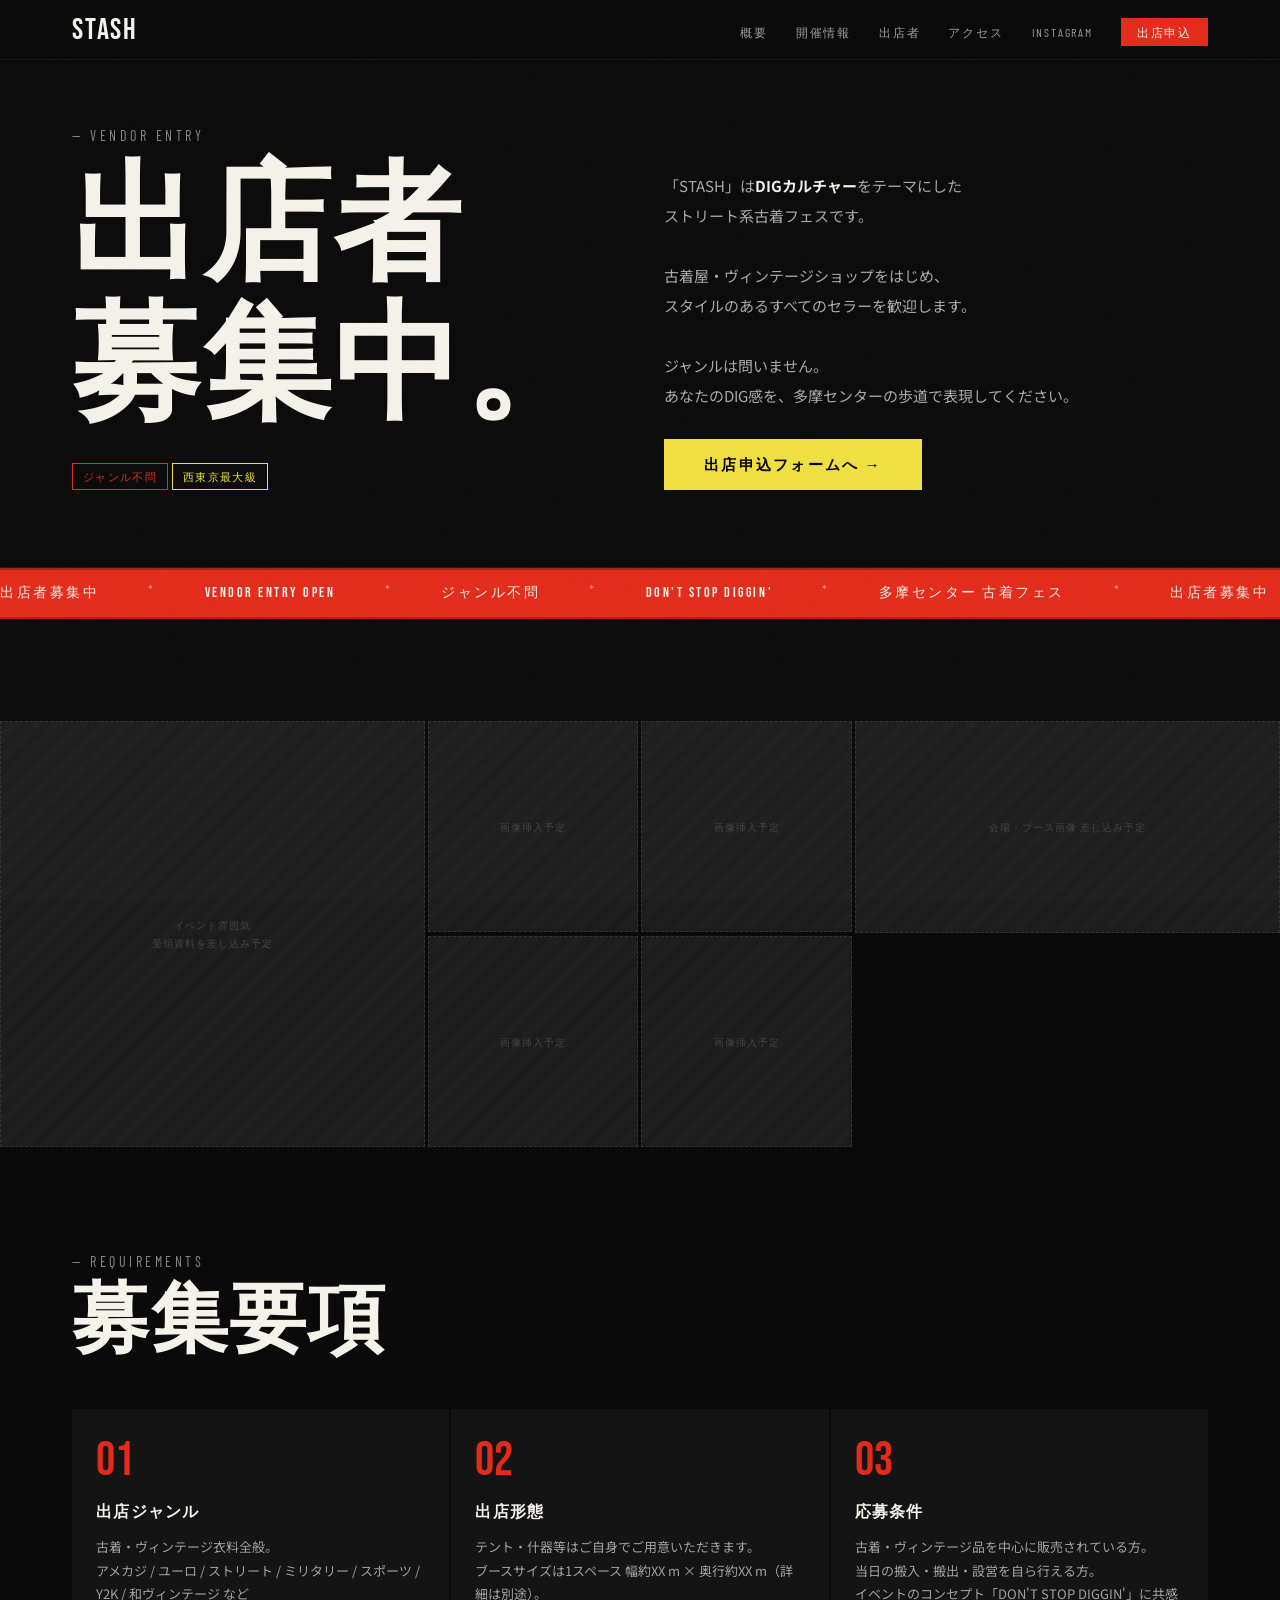
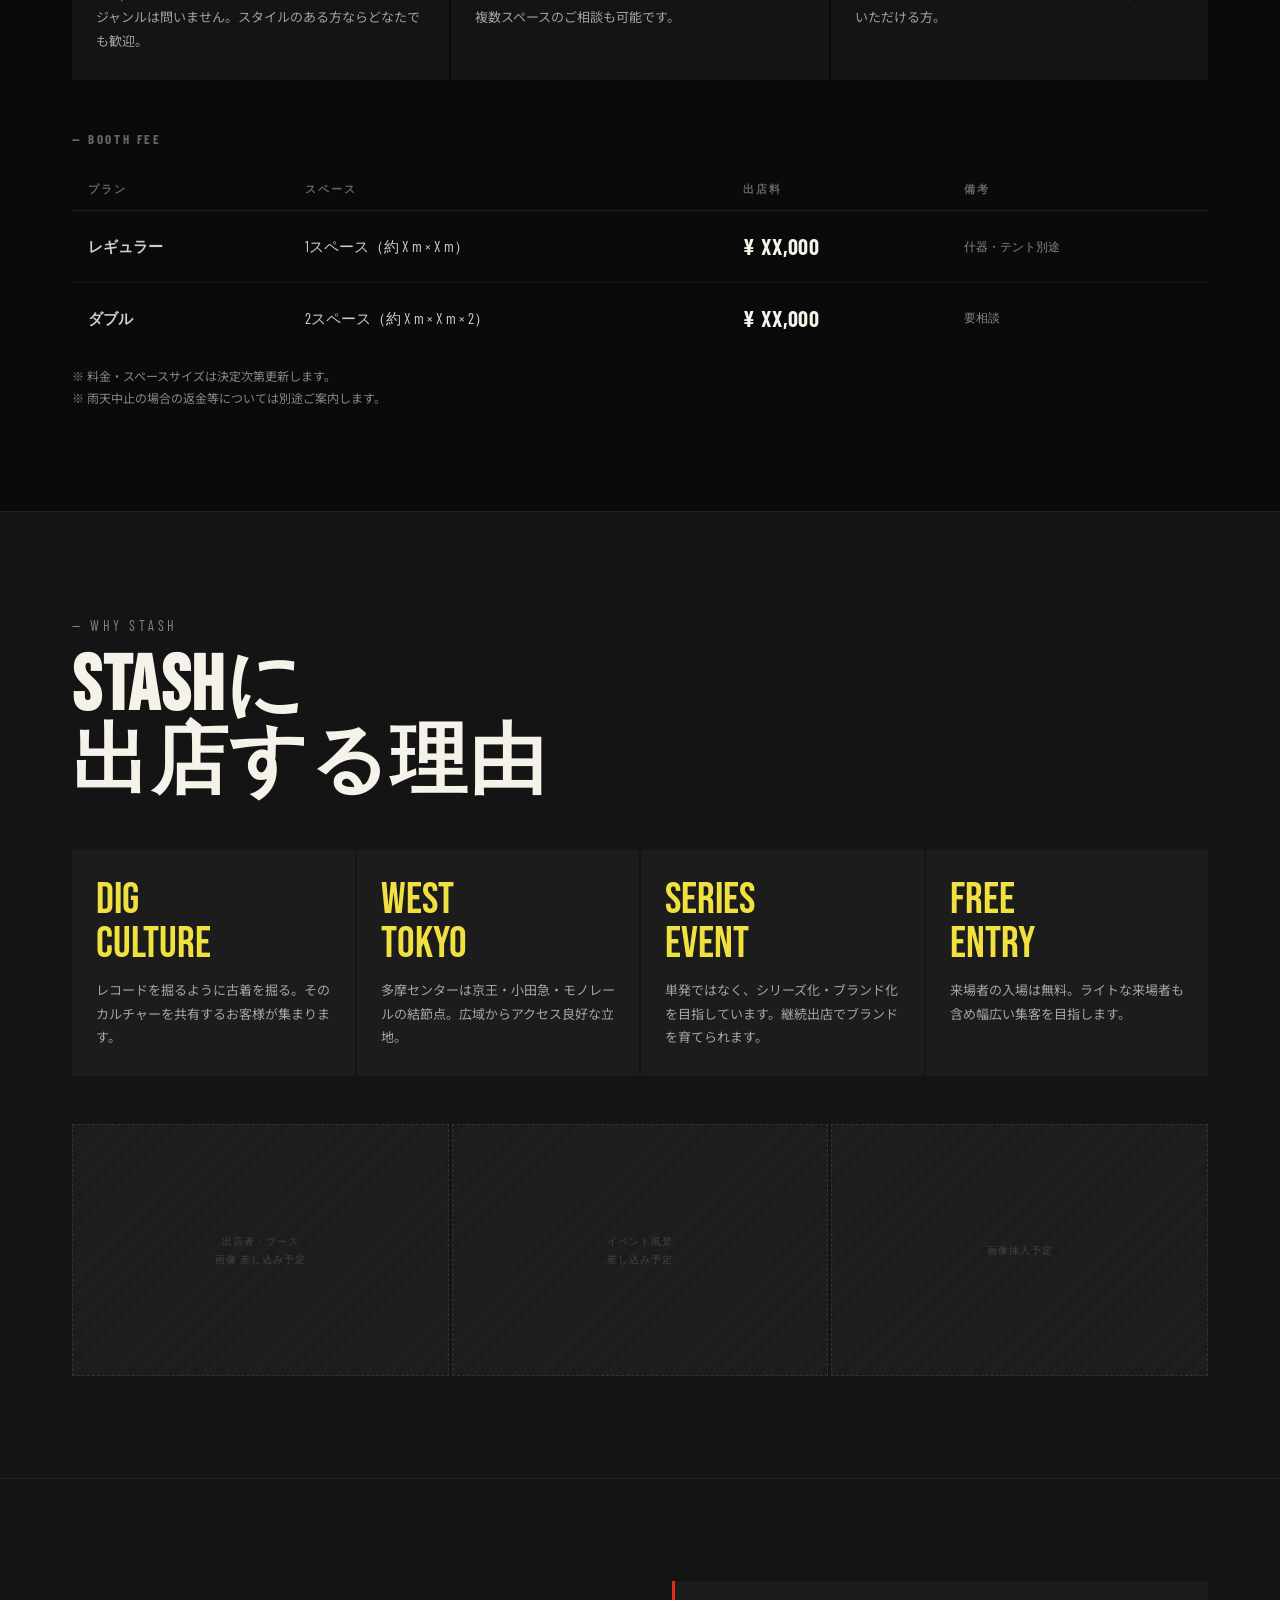
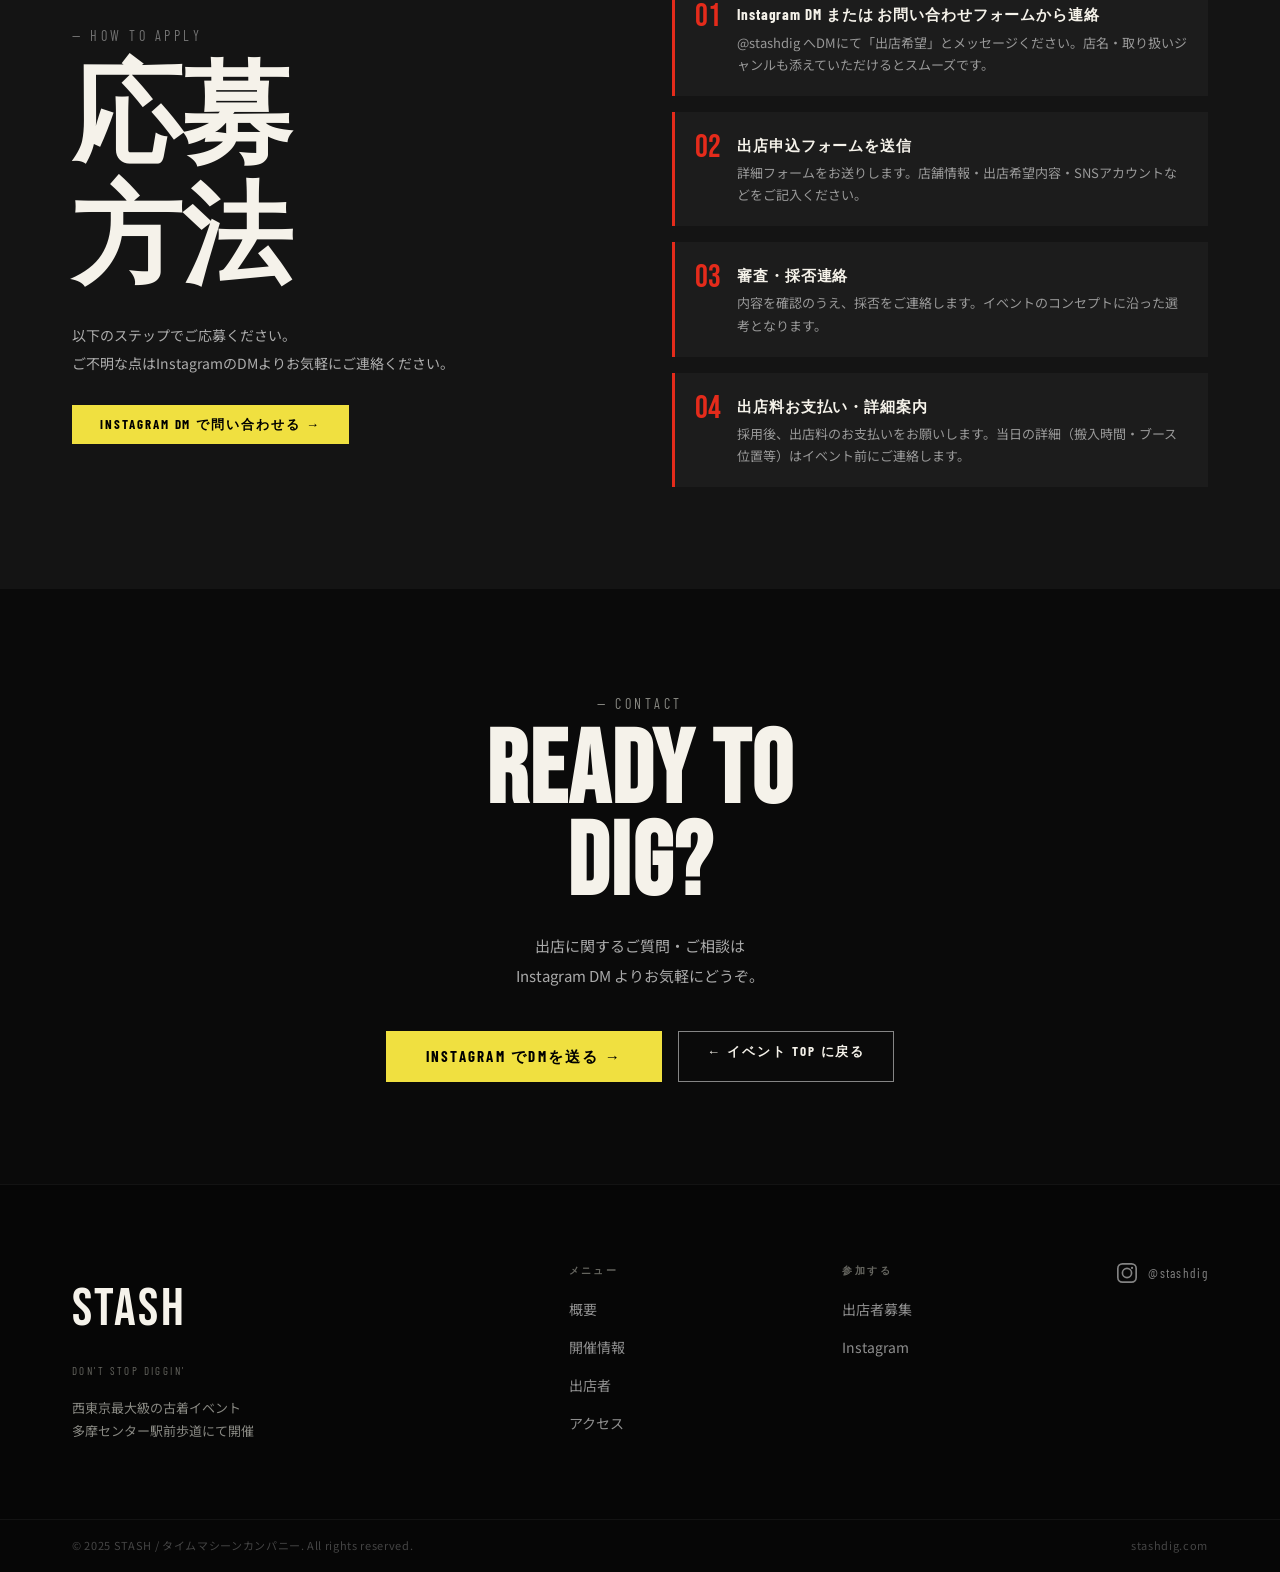
==== commit 682cd77a: "SP nav: add close button, more spacing, unify 出店申込 terminology" ====
--- a/vendors.html
+++ b/vendors.html
@@ -24,6 +24,9 @@
       </button>
 
       <ul class="nav__menu" id="nav-menu">
+        <li class="nav__close-li">
+          <button class="nav__close" id="nav-close" aria-label="メニューを閉じる">✕</button>
+        </li>
         <li><a href="index.html#about">概要</a></li>
         <li><a href="index.html#info">開催情報</a></li>
         <li><a href="index.html#vendors">出店者</a></li>
@@ -64,7 +67,7 @@
             あなたのDIG感を、多摩センターの歩道で表現してください。
           </p>
           <div style="margin-top:28px;">
-            <a href="#apply" class="btn btn--yellow btn--lg">応募フォームへ →</a>
+            <a href="#apply" class="btn btn--yellow btn--lg">出店申込フォームへ →</a>
           </div>
         </div>
       </div>
@@ -265,7 +268,7 @@
           <div class="apply__step">
             <div class="apply__step-num">02</div>
             <div>
-              <p class="apply__step-title">応募フォーム送信</p>
+              <p class="apply__step-title">出店申込フォームを送信</p>
               <p class="apply__step-body">詳細フォームをお送りします。店舗情報・出店希望内容・SNSアカウントなどをご記入ください。</p>
             </div>
           </div>
--- a/style.css
+++ b/style.css
@@ -119,10 +119,10 @@
 /* ── Section Header ── */
 .sec-label {
   font-family: var(--ff-sub);
-  font-size: 11px;
+  font-size: clamp(14px, 1.1vw, 15px);
   letter-spacing: .25em;
   text-transform: uppercase;
-  color: var(--gray);
+  color: var(--gray-lt);
   margin-bottom: 10px;
 }
 .sec-label--lt { color: rgba(255,255,255,.4); }
@@ -225,21 +225,93 @@
 }
 
 @media (max-width: 800px) {
+  /* backdrop-filter を外すことで Safari の fixed 子要素バグを回避 */
+  .nav { backdrop-filter: none; background: #0A0A0A; }
+
   .nav__burger { display: flex; }
+  .nav__burger[aria-expanded="true"] span:nth-child(1) {
+    transform: rotate(45deg) translate(4.5px, 4.5px);
+  }
+  .nav__burger[aria-expanded="true"] span:nth-child(2) { opacity: 0; }
+  .nav__burger[aria-expanded="true"] span:nth-child(3) {
+    transform: rotate(-45deg) translate(4.5px, -4.5px);
+  }
+
+  /* 右サイドドロワー */
   .nav__menu {
-    display: none;
+    display: flex;
     position: fixed;
-    top: var(--nav-h); left: 0; right: 0; bottom: 0;
-    background: var(--bg);
+    top: 0; right: 0;
+    width: min(300px, 82vw);
+    height: 100vh;
+    background: #111111;
+    border-left: 1px solid rgba(255,255,255,.1);
+    padding: 72px 36px 56px;
     flex-direction: column;
+    align-items: flex-start;
+    justify-content: flex-start;
+    gap: 0;
+    transform: translateX(110%);
+    transition: transform .28s cubic-bezier(.4,0,.2,1);
+    z-index: 1001;
+    pointer-events: none;
+    overflow-y: auto;
+  }
+  .nav__menu.open {
+    transform: translateX(0);
+    pointer-events: auto;
+  }
+
+  /* ✕ 閉じるボタン */
+  .nav__close-li {
+    display: block;
+    position: absolute;
+    top: 18px; right: 18px;
+    border-bottom: none !important;
+    border-top: none !important;
+    width: auto !important;
+    padding: 0 !important;
+  }
+  .nav__close {
+    background: none;
+    border: 1px solid rgba(255,255,255,.2);
+    color: rgba(255,255,255,.6);
+    font-size: 16px;
+    width: 36px; height: 36px;
+    cursor: pointer;
+    display: flex;
     align-items: center;
     justify-content: center;
-    gap: 32px;
+    line-height: 1;
+    transition: color var(--ease), border-color var(--ease);
   }
-  .nav__menu.open { display: flex; }
-  .nav__menu a { font-size: 20px !important; }
-  .nav__entry { padding: 12px 28px !important; font-size: 14px !important; }
-}
+  .nav__close:hover { color: var(--white); border-color: rgba(255,255,255,.5); }
+
+  .nav__menu a {
+    font-size: 18px !important;
+    width: 100%;
+    padding: 20px 0;
+    border-bottom: 1px solid rgba(255,255,255,.07);
+    color: rgba(255,255,255,.65) !important;
+    letter-spacing: .08em;
+  }
+  .nav__menu li:not(.nav__close-li):first-of-type a {
+    border-top: 1px solid rgba(255,255,255,.07);
+  }
+  .nav__entry {
+    display: block !important;
+    margin-top: 32px;
+    padding: 14px 0 !important;
+    font-size: 13px !important;
+    width: 100% !important;
+    text-align: center;
+    border-top: none !important;
+    border-bottom: none !important;
+  }
+}
+
+/* desktop では閉じるボタン非表示 */
+.nav__close-li { display: none; }
 
 /* ── Hero ── */
 .hero {
@@ -408,6 +480,9 @@
   from { transform: translateX(0); }
   to   { transform: translateX(-50%); }
 }
+@media (max-width: 768px) {
+  .ticker__rail { animation-duration: 14s; }
+}
 
 /* ── About ── */
 .about__inner {
@@ -531,8 +606,17 @@
   margin-bottom: var(--gap);
 }
 @media (max-width: 700px) { .vendors__head { flex-direction: column; align-items: flex-start; } }
-.vendors__sub { font-size: 13px; color: var(--gray-lt); max-width: 260px; text-align: right; }
-@media (max-width: 700px) { .vendors__sub { text-align: left; } }
+.vendors__sub {
+  font-family: var(--ff-sub);
+  font-size: clamp(18px, 2.4vw, 28px);
+  font-weight: 700;
+  letter-spacing: .04em;
+  color: var(--white);
+  max-width: 340px;
+  text-align: right;
+  line-height: 1.5;
+}
+@media (max-width: 700px) { .vendors__sub { text-align: left; font-size: clamp(16px, 4vw, 22px); } }
 
 .vendors__grid {
   display: grid;
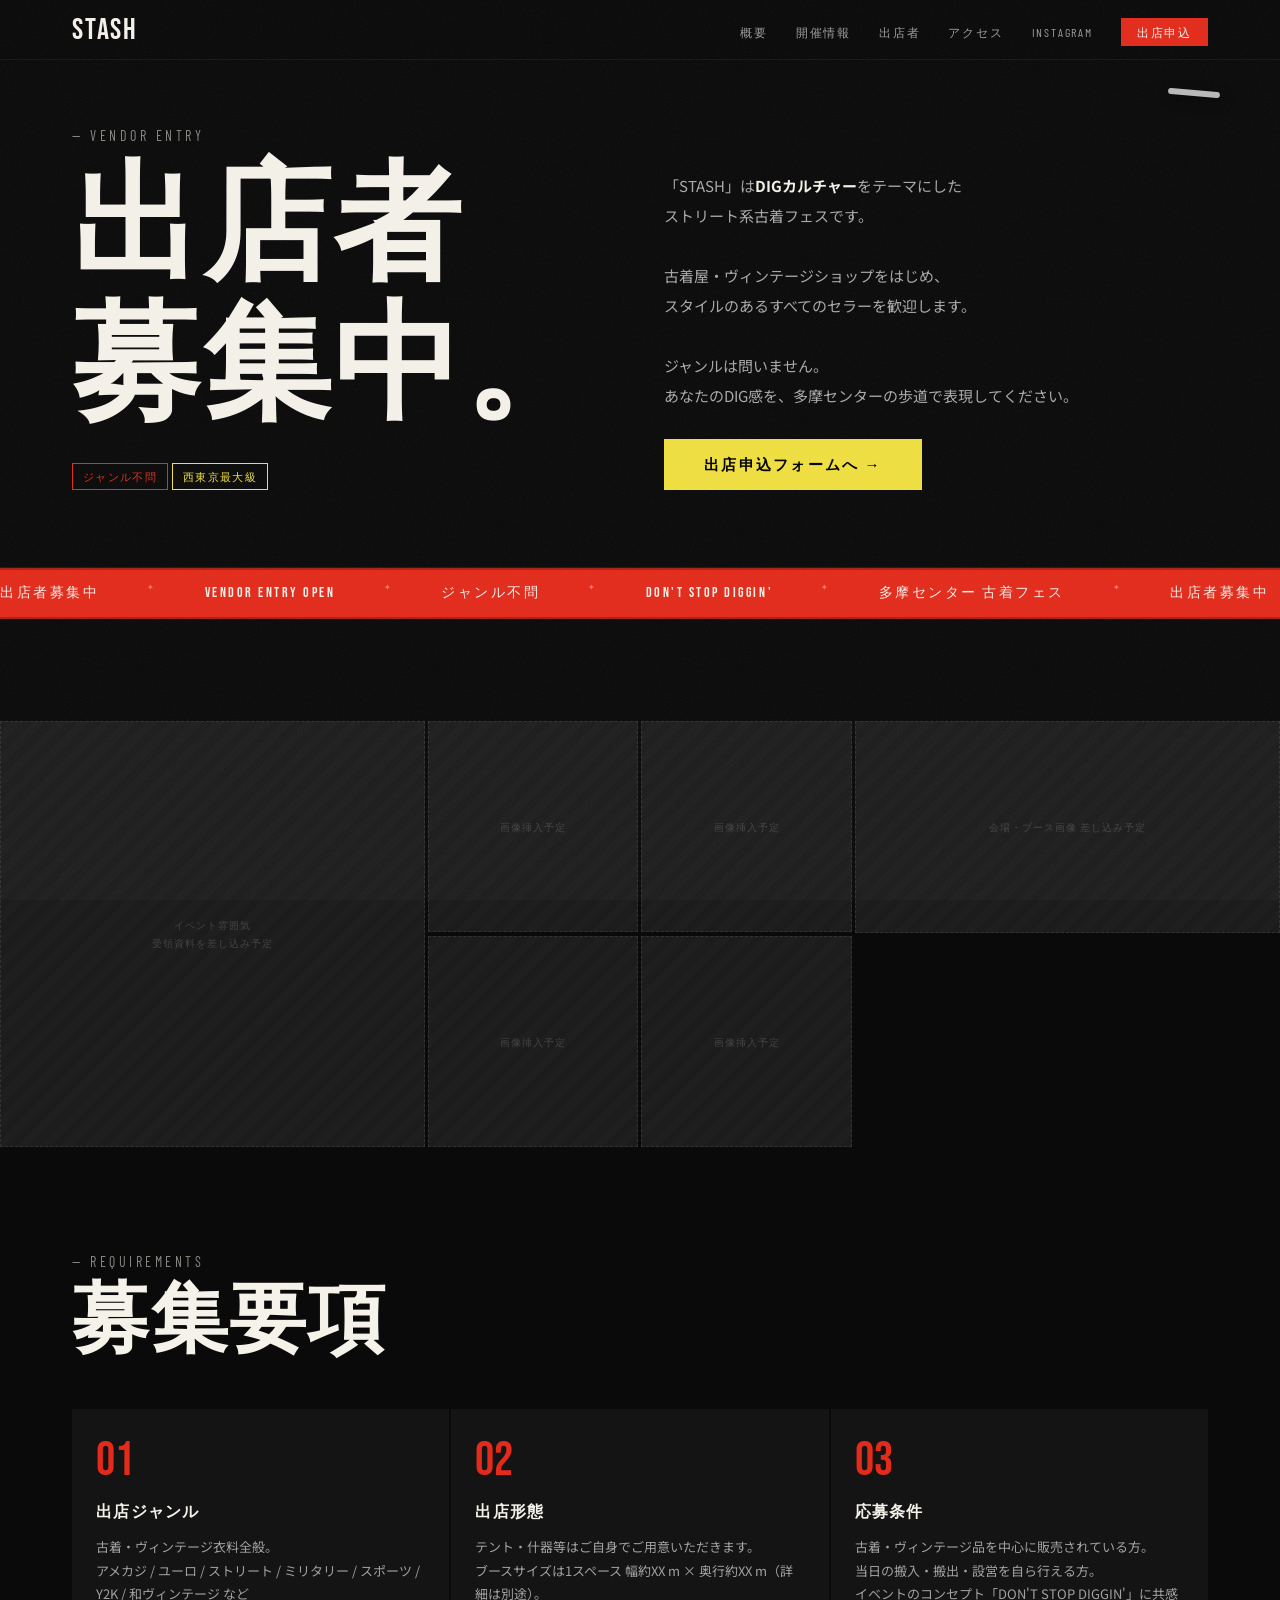
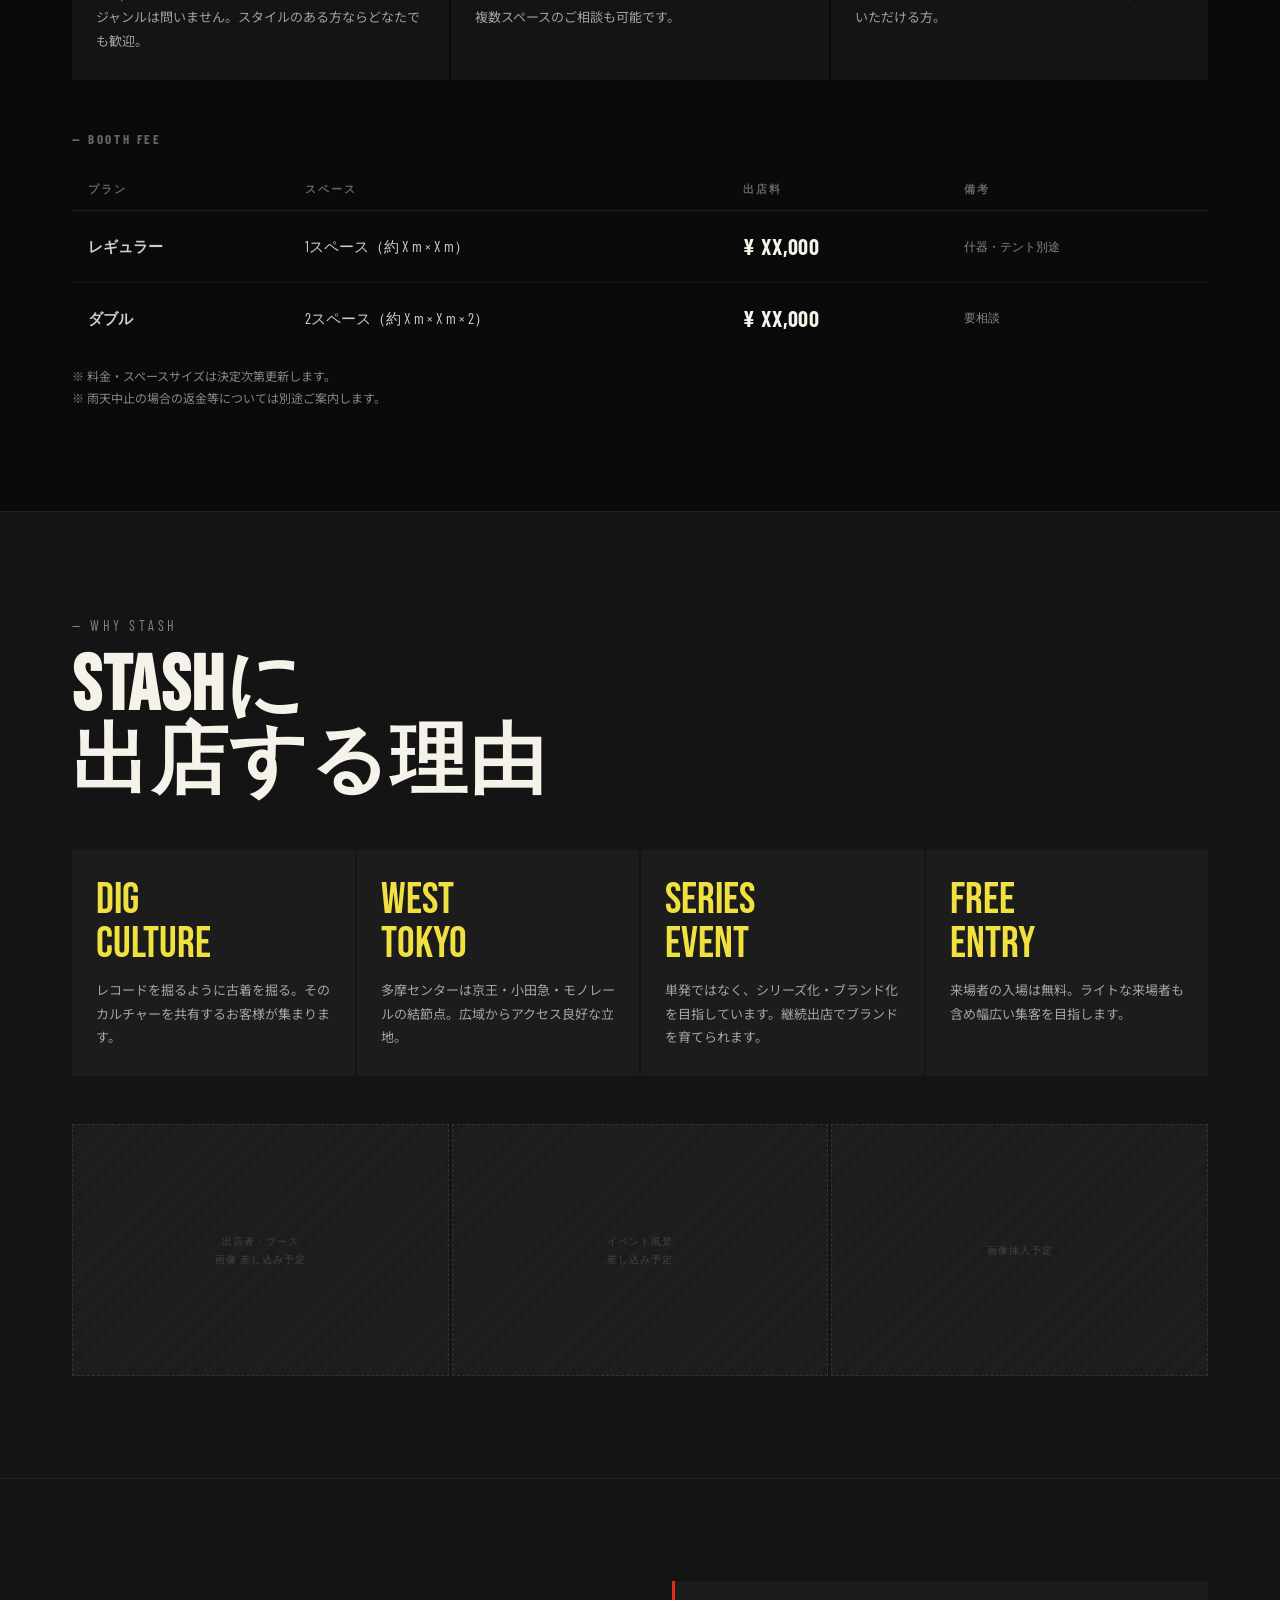
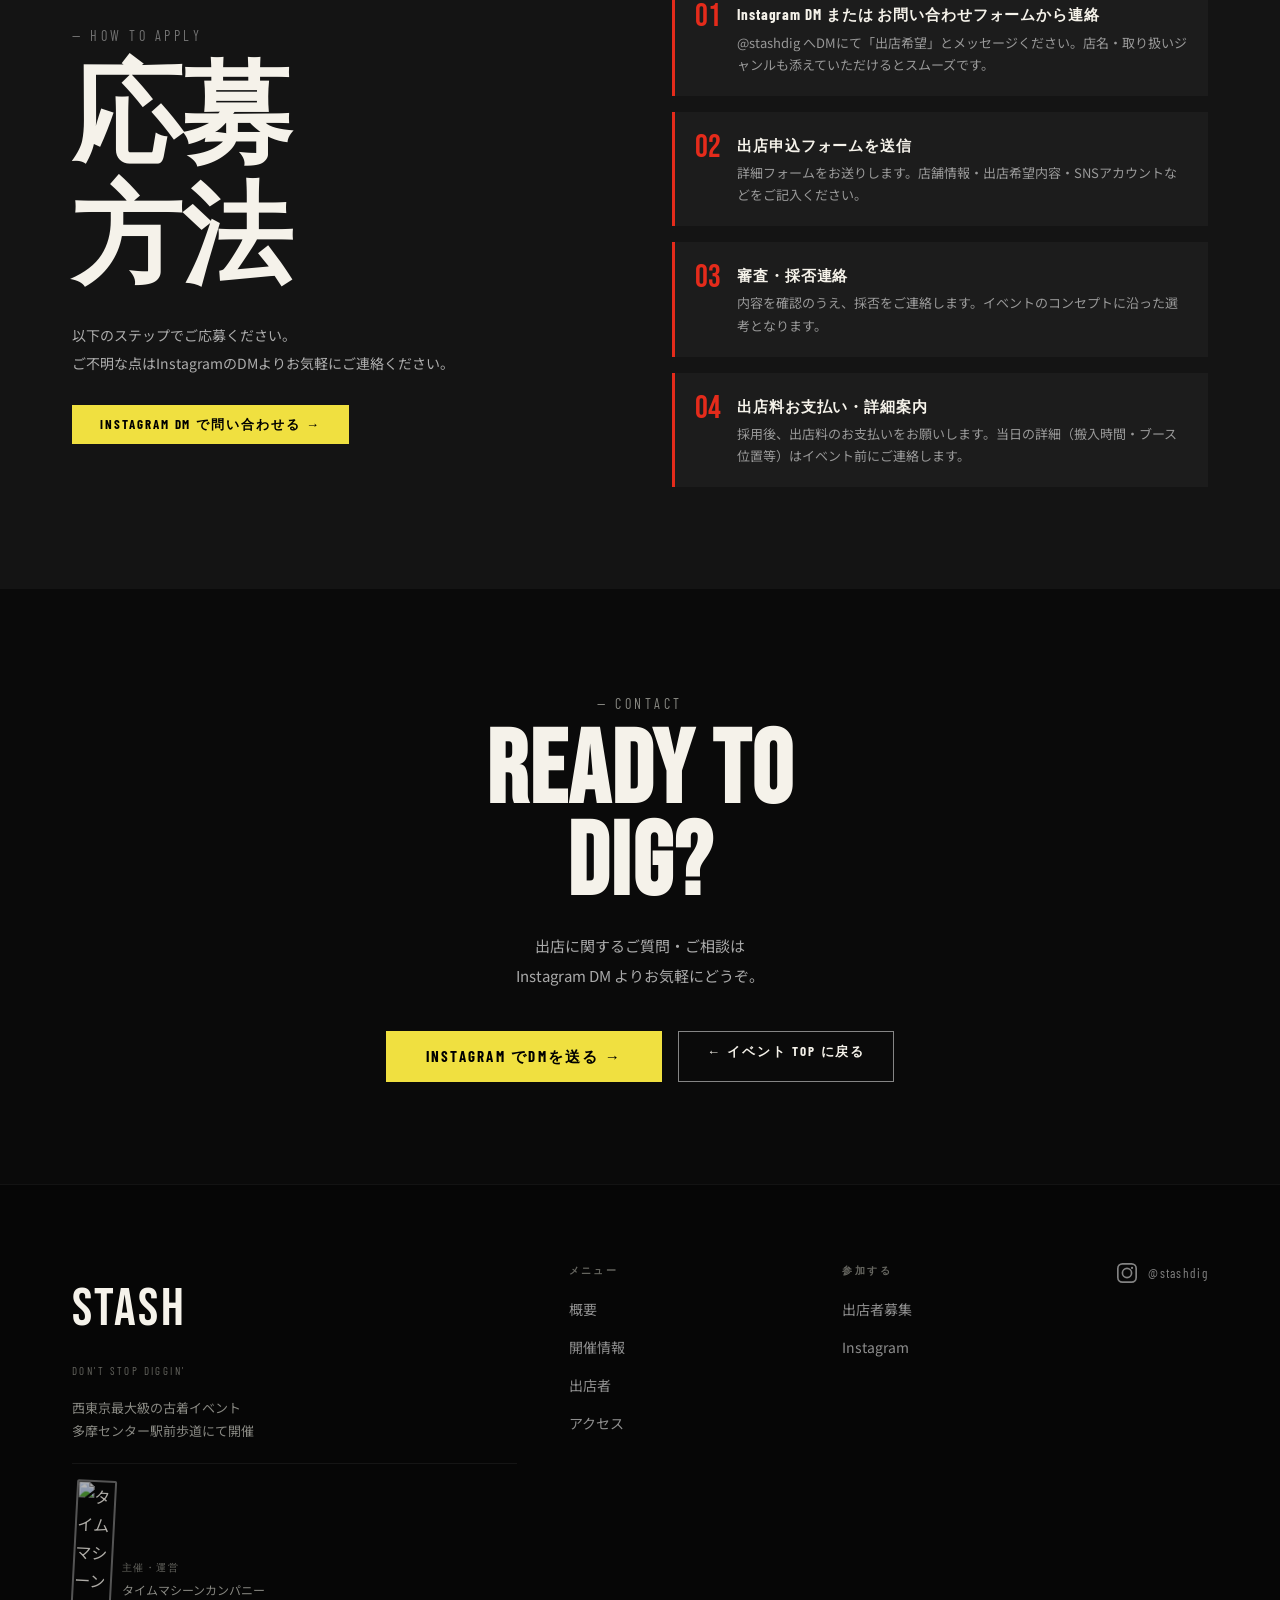
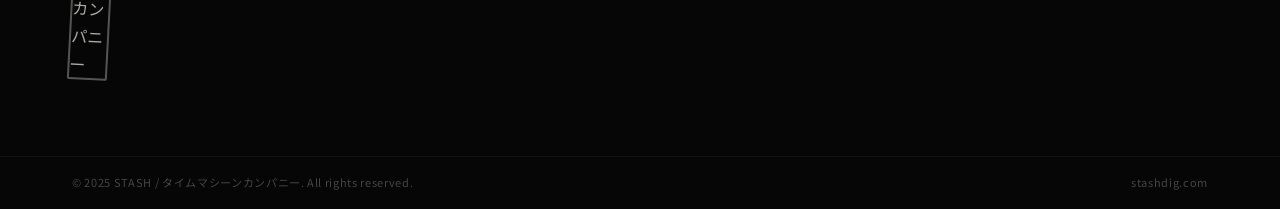
==== commit 5e6af479: "Add character stickers, strengthen grain, add TMC organizer to footer" ====
--- a/vendors.html
+++ b/vendors.html
@@ -43,7 +43,8 @@
   <!-- =====================================================
        PAGE HERO
   ===================================================== -->
-  <section class="page-hero" aria-label="出店者募集">
+  <section class="page-hero" aria-label="出店者募集" style="position:relative;">
+    <img src="TMCキャラ_01.png" class="sticker-char sticker-char--page-hero" alt="" aria-hidden="true">
     <div class="wrap">
       <div class="page-hero__inner">
         <div>
@@ -330,6 +331,13 @@
             <a href="index.html" class="footer__logo">STASH</a>
             <p class="footer__tagline">DON'T STOP DIGGIN'</p>
             <p class="footer__desc">西東京最大級の古着イベント<br>多摩センター駅前歩道にて開催</p>
+            <div class="footer__organizer">
+              <img src="TMCキャラ_01.png" class="footer__org-char" alt="タイムマシーンカンパニー" aria-hidden="true">
+              <div>
+                <p class="footer__org-label">主催・運営</p>
+                <p class="footer__org-name">タイムマシーンカンパニー</p>
+              </div>
+            </div>
           </div>
 
           <nav class="footer__nav" aria-label="フッターナビ">
--- a/style.css
+++ b/style.css
@@ -51,7 +51,7 @@
   position: fixed;
   inset: 0;
   background-image: url("data:image/svg+xml,%3Csvg xmlns='http://www.w3.org/2000/svg' width='300' height='300'%3E%3Cfilter id='n'%3E%3CfeTurbulence type='fractalNoise' baseFrequency='.85' numOctaves='4' stitchTiles='stitch'/%3E%3C/filter%3E%3Crect width='300' height='300' filter='url(%23n)' opacity='1'/%3E%3C/svg%3E");
-  opacity: .032;
+  opacity: .055;
   pointer-events: none;
   z-index: 9999;
 }
@@ -345,6 +345,81 @@
   );
 }
 
+/* ── Character stickers (TMCキャラ) ── */
+.sticker-char {
+  position: absolute;
+  z-index: 10;
+  border: 3px solid rgba(255,255,255,.88);
+  box-shadow: 3px 4px 14px rgba(0,0,0,.6), 1px 1px 0 rgba(0,0,0,.3);
+  border-radius: 3px;
+  pointer-events: none;
+  user-select: none;
+}
+/* Hero: SINCEステッカーの下に重なる */
+.sticker-char--hero {
+  top: calc(var(--nav-h) + 88px);
+  right: clamp(14px, 4vw, 46px);
+  width: 60px;
+  transform: rotate(-6deg);
+  opacity: .86;
+}
+/* About: 画像グリッド右下 */
+.about__visual { position: relative; }
+.sticker-char--about {
+  width: 54px;
+  bottom: 30px;
+  right: -6px;
+  transform: rotate(8deg);
+  opacity: .83;
+}
+/* Vendors: ヘッダー右上 */
+.vendors__head { position: relative; }
+.sticker-char--vendors {
+  width: 48px;
+  top: 4px;
+  right: 4px;
+  transform: rotate(-3deg);
+  opacity: .78;
+}
+/* Footer organizer */
+.footer__organizer {
+  display: flex;
+  align-items: center;
+  gap: 10px;
+  margin-top: 20px;
+  padding-top: 16px;
+  border-top: 1px solid rgba(255,255,255,.06);
+}
+.footer__org-char {
+  width: 40px;
+  border: 2px solid rgba(255,255,255,.45);
+  border-radius: 2px;
+  transform: rotate(3deg);
+  opacity: .7;
+  flex-shrink: 0;
+}
+.footer__org-label {
+  font-family: var(--ff-sub);
+  font-size: 10px;
+  letter-spacing: .14em;
+  color: var(--gray);
+  text-transform: uppercase;
+}
+.footer__org-name {
+  font-family: var(--ff-body);
+  font-size: 12px;
+  color: var(--gray-lt);
+  margin-top: 3px;
+}
+/* Page hero (vendors.html) sticker */
+.sticker-char--page-hero {
+  width: 52px;
+  top: calc(var(--nav-h) + 30px);
+  right: clamp(16px, 5vw, 60px);
+  transform: rotate(5deg);
+  opacity: .82;
+}
+
 /* Corner stickers */
 .sticker {
   position: absolute;
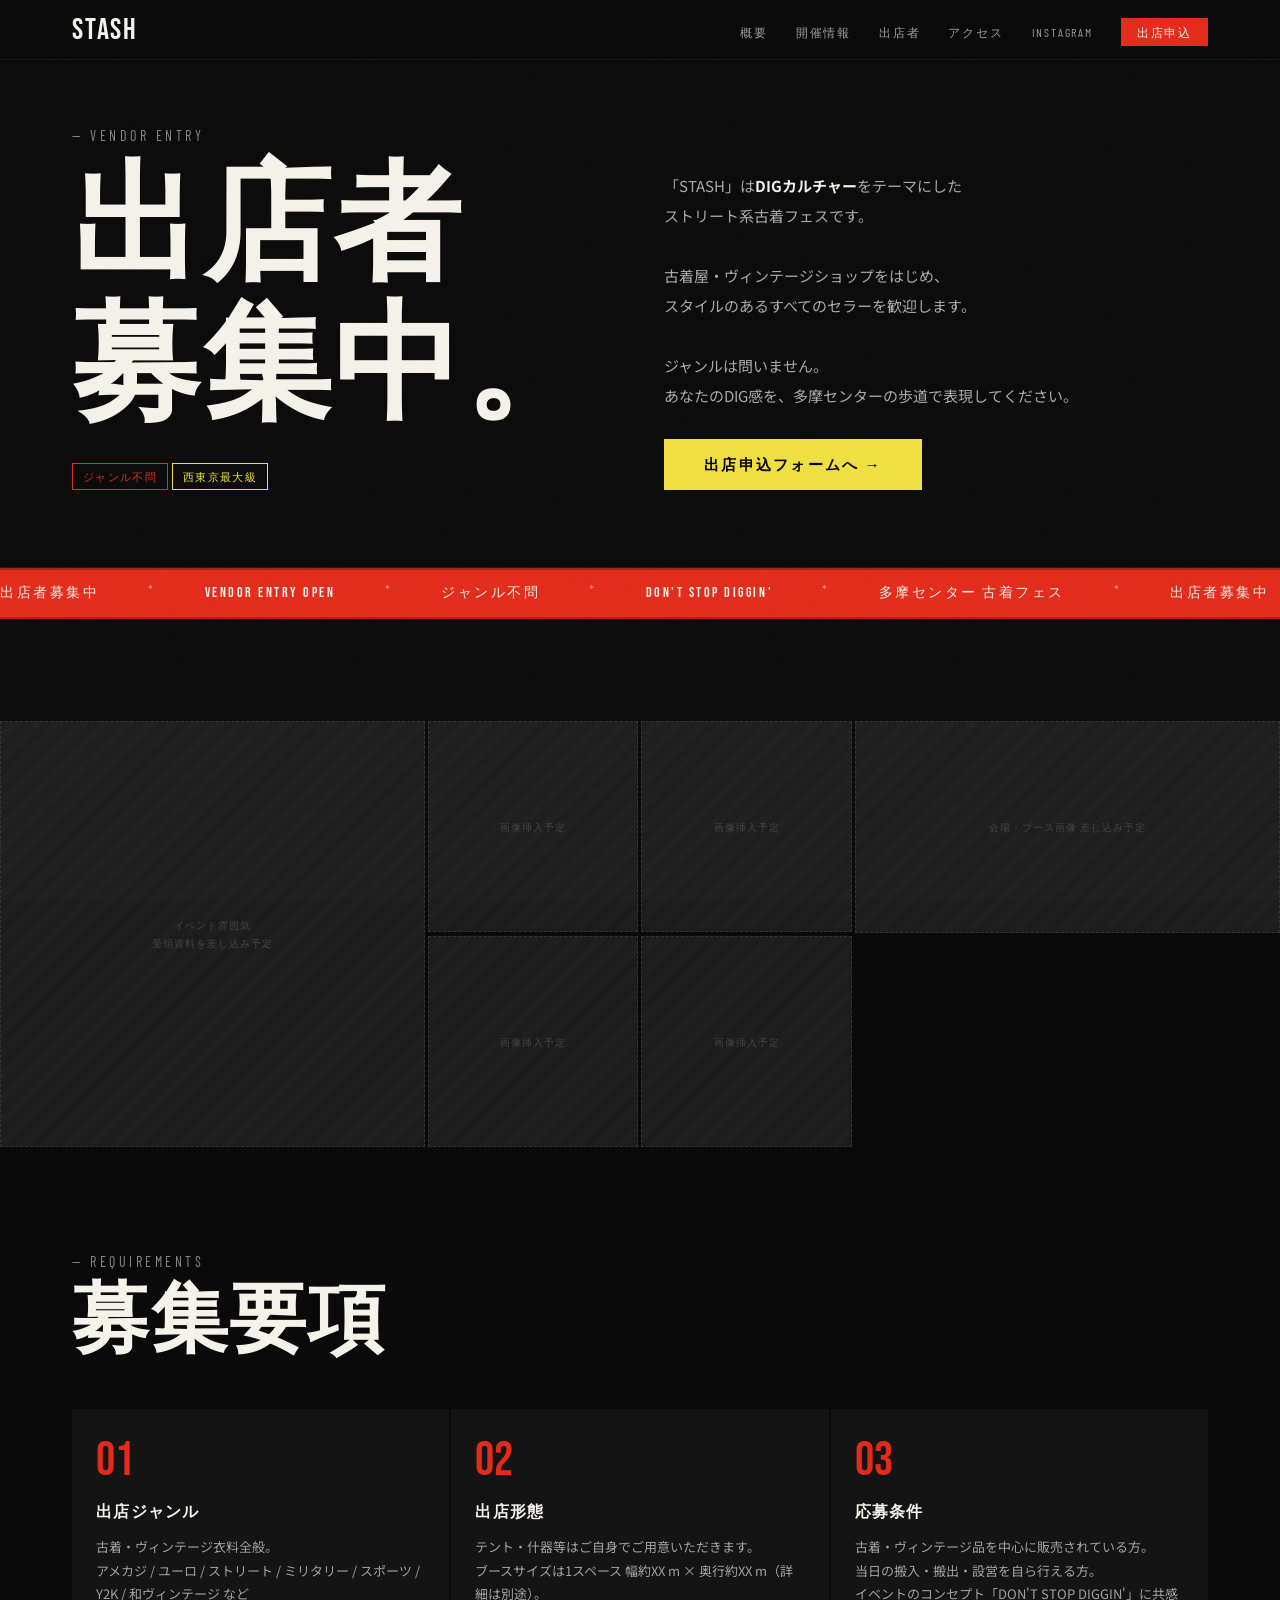
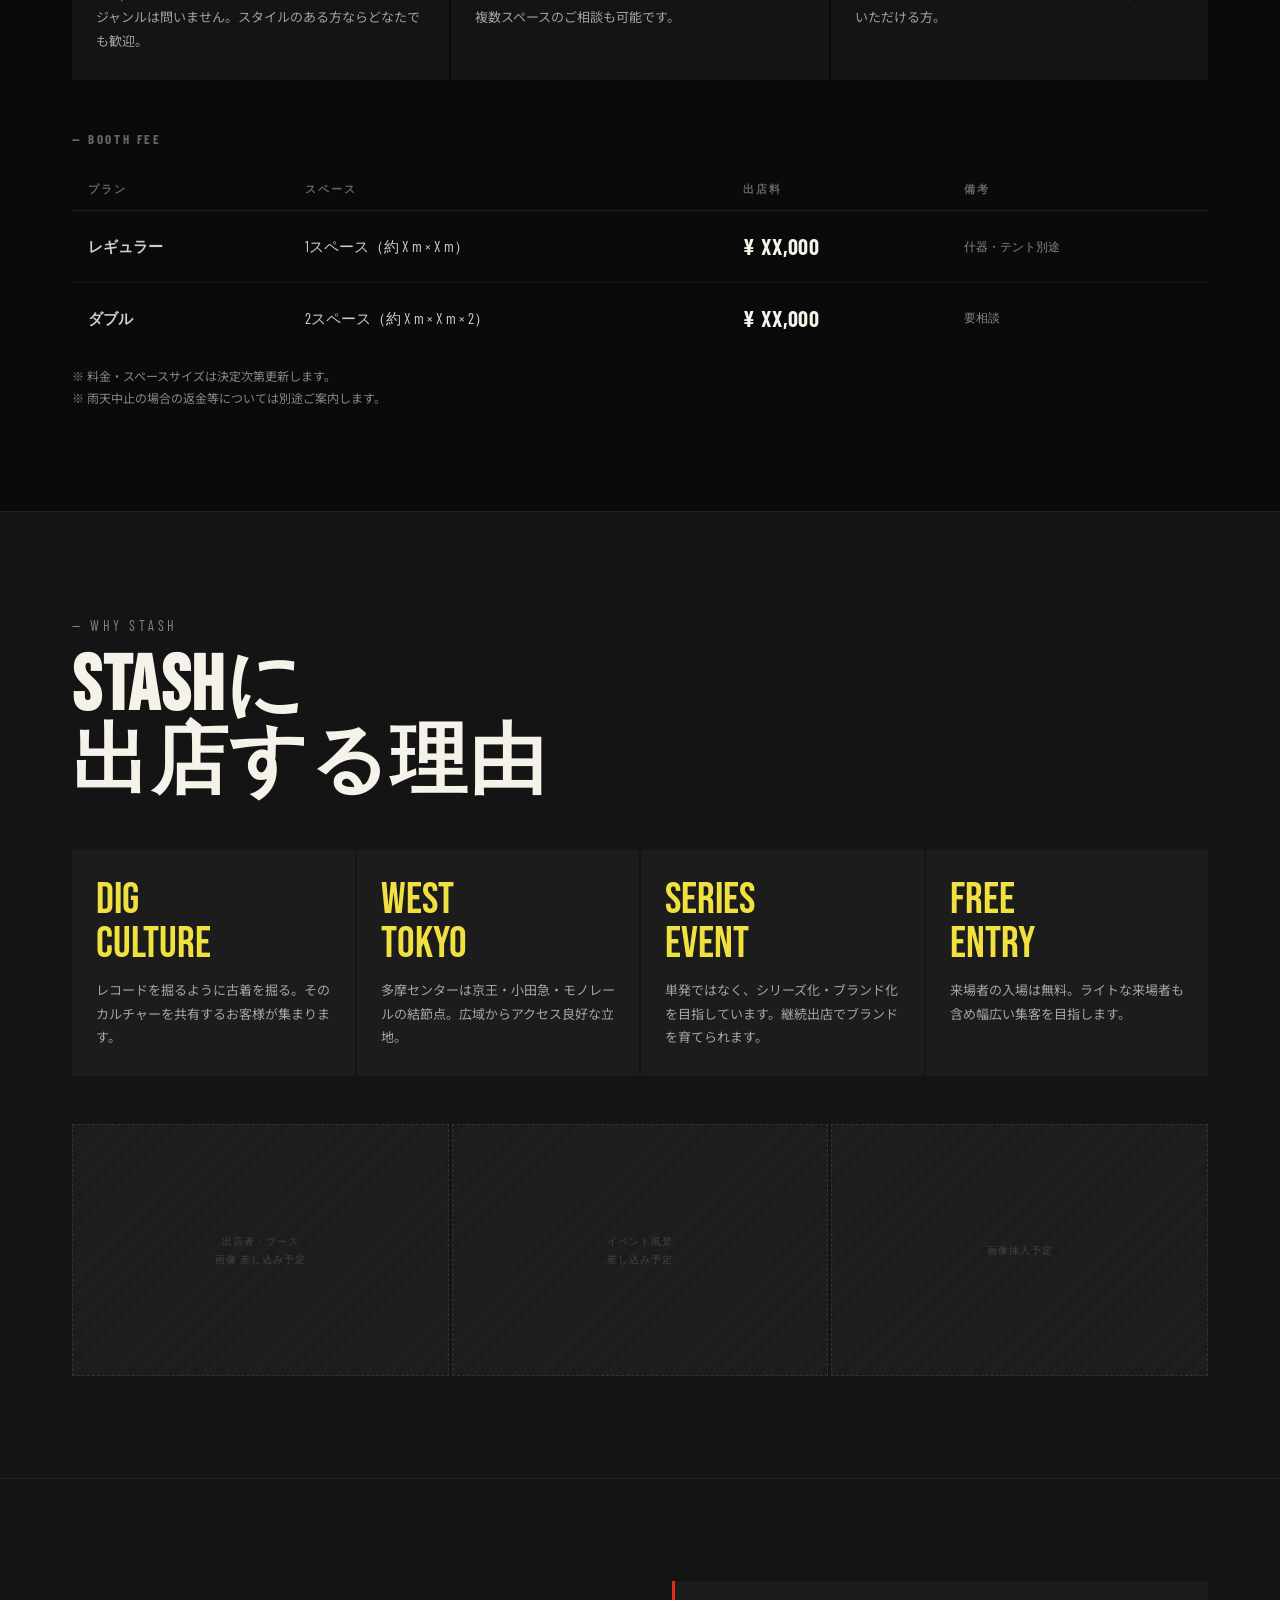
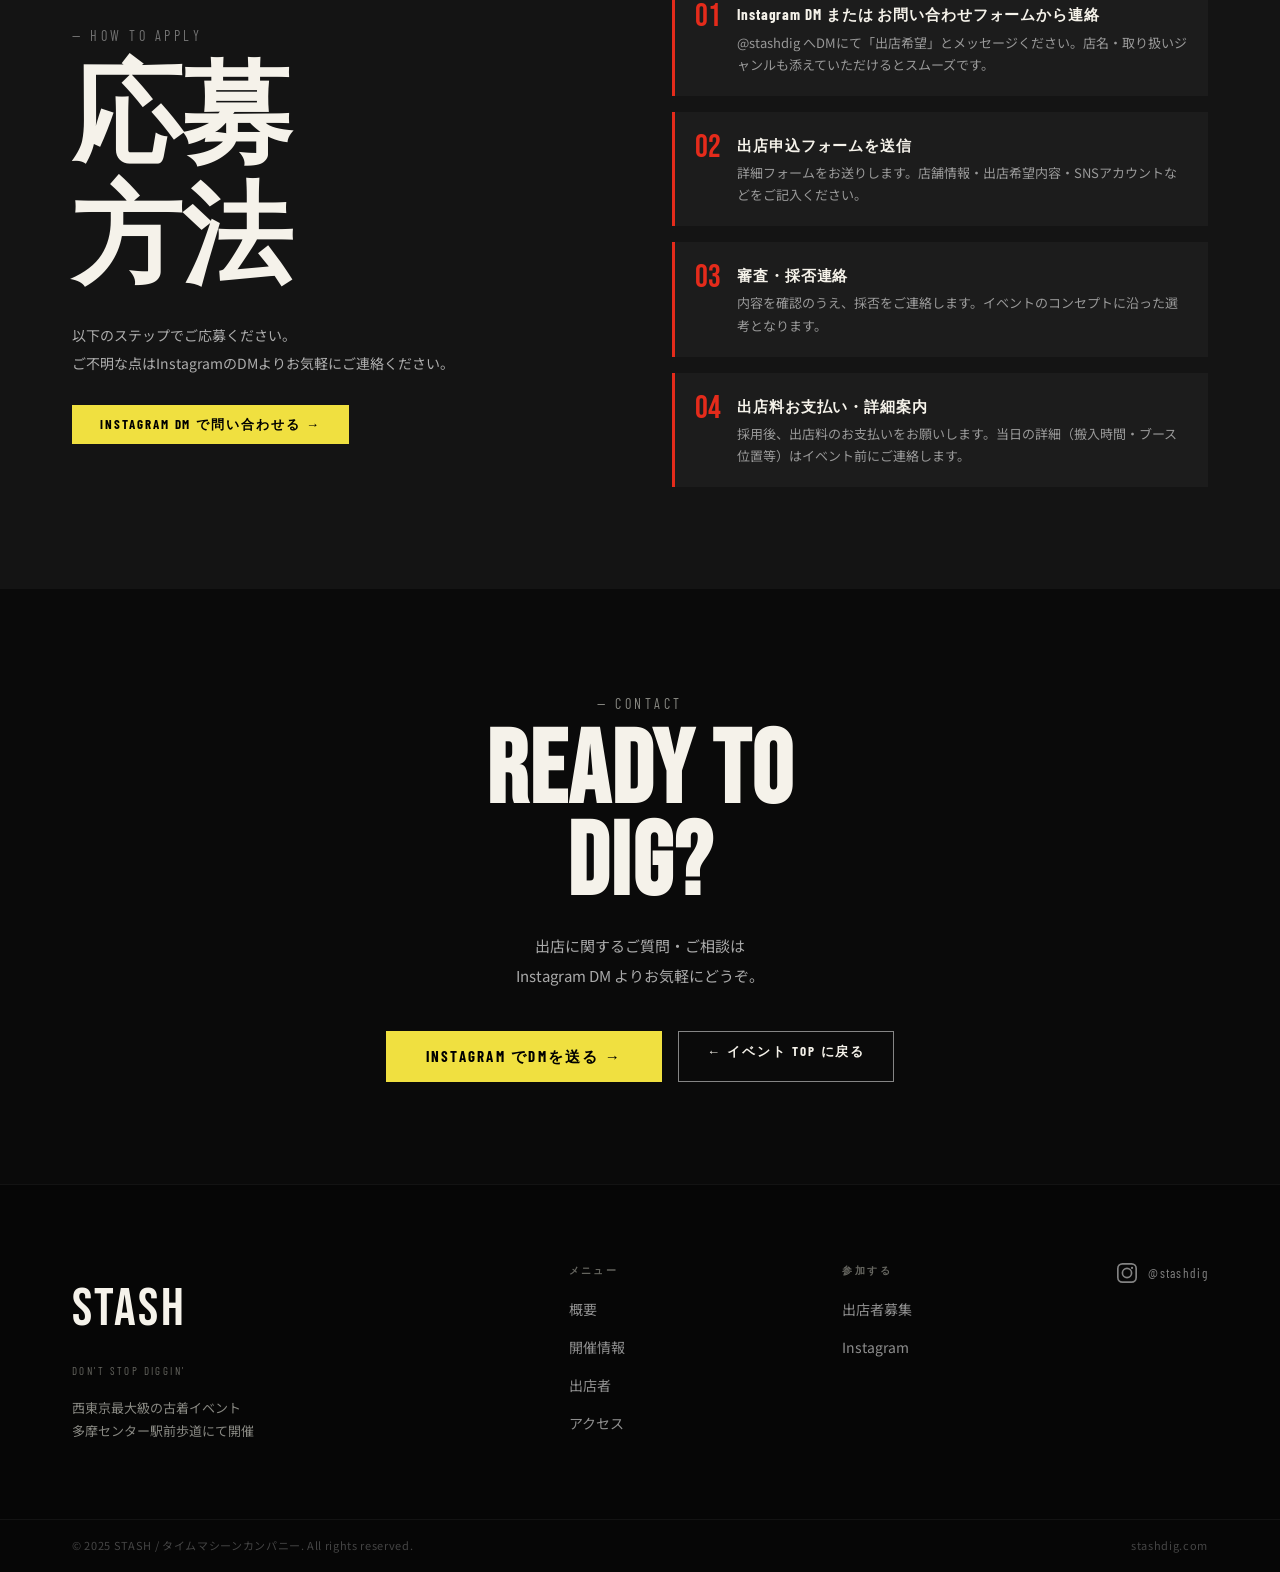
==== commit a6ae9c96: "Revert "Add character stickers, strengthen grain, add TMC organizer to footer" This reverts commit 5" ====
--- a/vendors.html
+++ b/vendors.html
@@ -43,8 +43,7 @@
   <!-- =====================================================
        PAGE HERO
   ===================================================== -->
-  <section class="page-hero" aria-label="出店者募集" style="position:relative;">
-    <img src="TMCキャラ_01.png" class="sticker-char sticker-char--page-hero" alt="" aria-hidden="true">
+  <section class="page-hero" aria-label="出店者募集">
     <div class="wrap">
       <div class="page-hero__inner">
         <div>
@@ -331,13 +330,6 @@
             <a href="index.html" class="footer__logo">STASH</a>
             <p class="footer__tagline">DON'T STOP DIGGIN'</p>
             <p class="footer__desc">西東京最大級の古着イベント<br>多摩センター駅前歩道にて開催</p>
-            <div class="footer__organizer">
-              <img src="TMCキャラ_01.png" class="footer__org-char" alt="タイムマシーンカンパニー" aria-hidden="true">
-              <div>
-                <p class="footer__org-label">主催・運営</p>
-                <p class="footer__org-name">タイムマシーンカンパニー</p>
-              </div>
-            </div>
           </div>
 
           <nav class="footer__nav" aria-label="フッターナビ">
--- a/style.css
+++ b/style.css
@@ -51,7 +51,7 @@
   position: fixed;
   inset: 0;
   background-image: url("data:image/svg+xml,%3Csvg xmlns='http://www.w3.org/2000/svg' width='300' height='300'%3E%3Cfilter id='n'%3E%3CfeTurbulence type='fractalNoise' baseFrequency='.85' numOctaves='4' stitchTiles='stitch'/%3E%3C/filter%3E%3Crect width='300' height='300' filter='url(%23n)' opacity='1'/%3E%3C/svg%3E");
-  opacity: .055;
+  opacity: .032;
   pointer-events: none;
   z-index: 9999;
 }
@@ -345,81 +345,6 @@
   );
 }
 
-/* ── Character stickers (TMCキャラ) ── */
-.sticker-char {
-  position: absolute;
-  z-index: 10;
-  border: 3px solid rgba(255,255,255,.88);
-  box-shadow: 3px 4px 14px rgba(0,0,0,.6), 1px 1px 0 rgba(0,0,0,.3);
-  border-radius: 3px;
-  pointer-events: none;
-  user-select: none;
-}
-/* Hero: SINCEステッカーの下に重なる */
-.sticker-char--hero {
-  top: calc(var(--nav-h) + 88px);
-  right: clamp(14px, 4vw, 46px);
-  width: 60px;
-  transform: rotate(-6deg);
-  opacity: .86;
-}
-/* About: 画像グリッド右下 */
-.about__visual { position: relative; }
-.sticker-char--about {
-  width: 54px;
-  bottom: 30px;
-  right: -6px;
-  transform: rotate(8deg);
-  opacity: .83;
-}
-/* Vendors: ヘッダー右上 */
-.vendors__head { position: relative; }
-.sticker-char--vendors {
-  width: 48px;
-  top: 4px;
-  right: 4px;
-  transform: rotate(-3deg);
-  opacity: .78;
-}
-/* Footer organizer */
-.footer__organizer {
-  display: flex;
-  align-items: center;
-  gap: 10px;
-  margin-top: 20px;
-  padding-top: 16px;
-  border-top: 1px solid rgba(255,255,255,.06);
-}
-.footer__org-char {
-  width: 40px;
-  border: 2px solid rgba(255,255,255,.45);
-  border-radius: 2px;
-  transform: rotate(3deg);
-  opacity: .7;
-  flex-shrink: 0;
-}
-.footer__org-label {
-  font-family: var(--ff-sub);
-  font-size: 10px;
-  letter-spacing: .14em;
-  color: var(--gray);
-  text-transform: uppercase;
-}
-.footer__org-name {
-  font-family: var(--ff-body);
-  font-size: 12px;
-  color: var(--gray-lt);
-  margin-top: 3px;
-}
-/* Page hero (vendors.html) sticker */
-.sticker-char--page-hero {
-  width: 52px;
-  top: calc(var(--nav-h) + 30px);
-  right: clamp(16px, 5vw, 60px);
-  transform: rotate(5deg);
-  opacity: .82;
-}
-
 /* Corner stickers */
 .sticker {
   position: absolute;
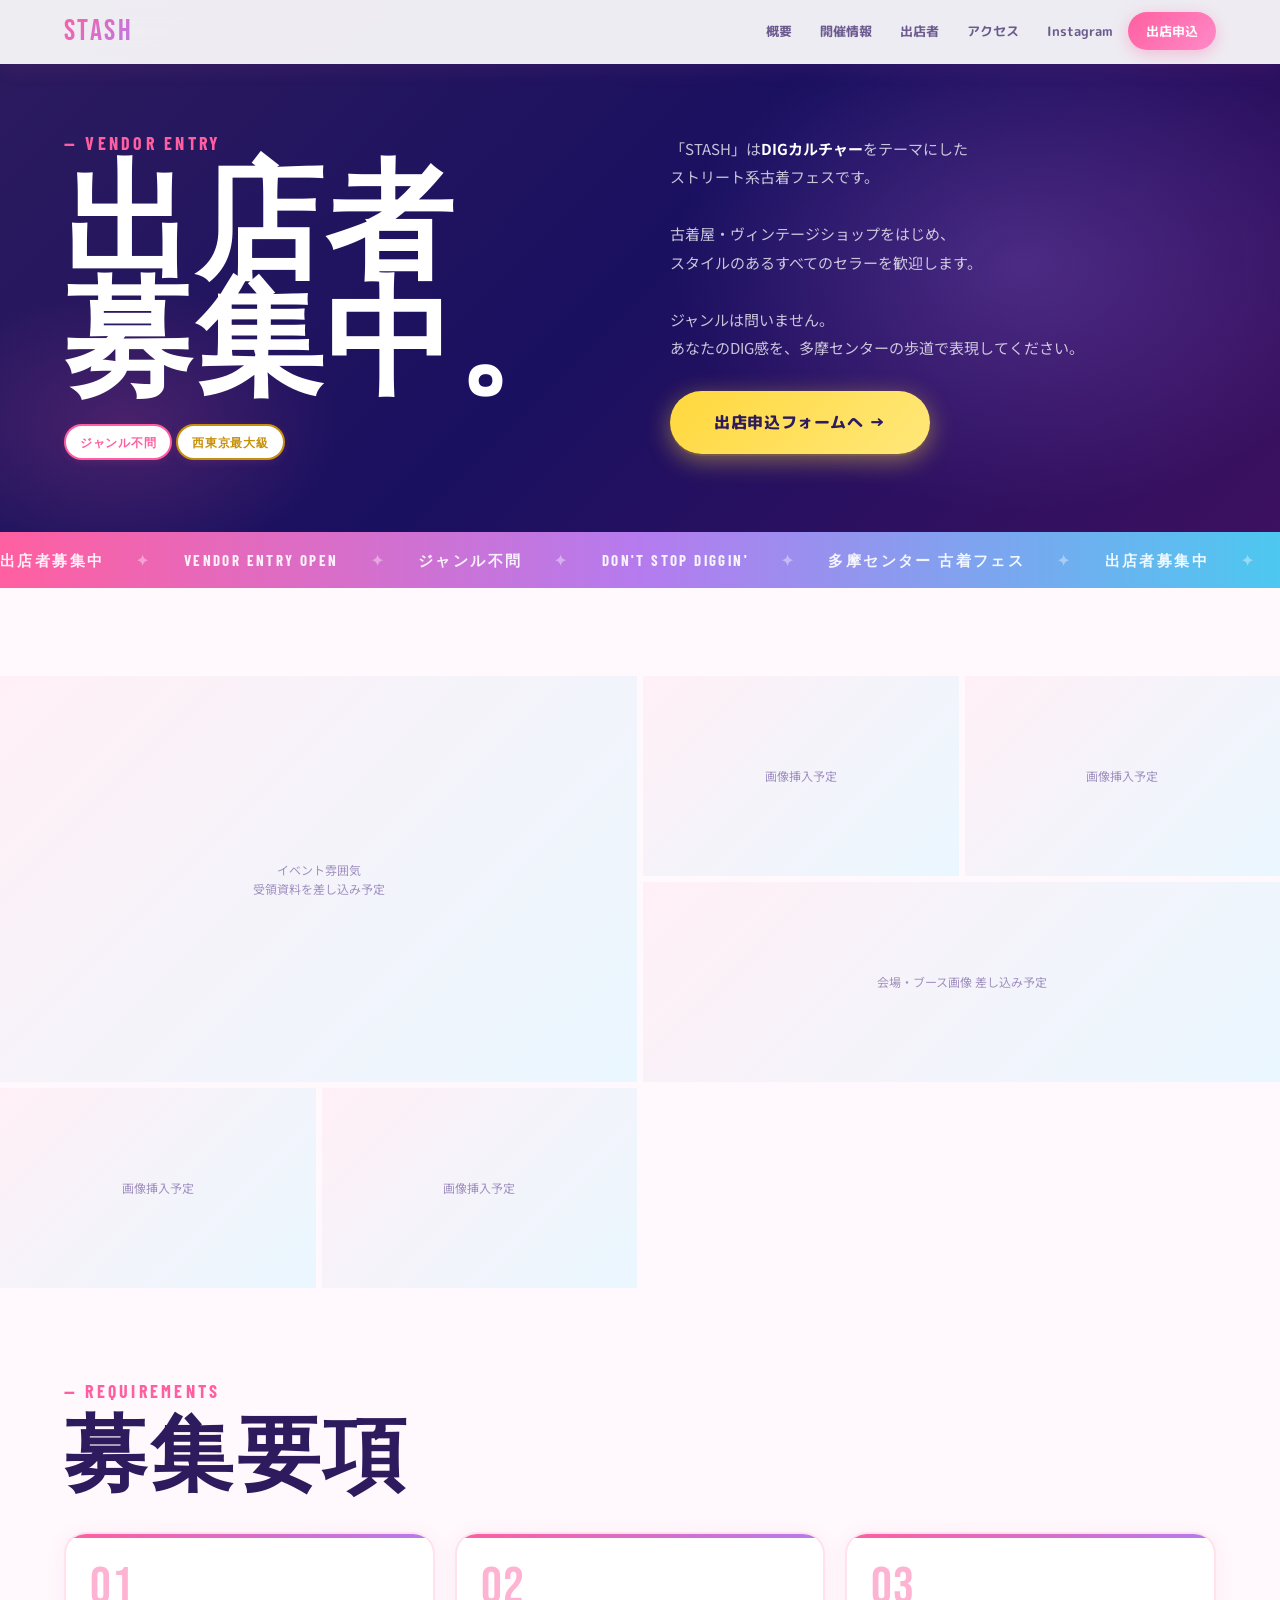
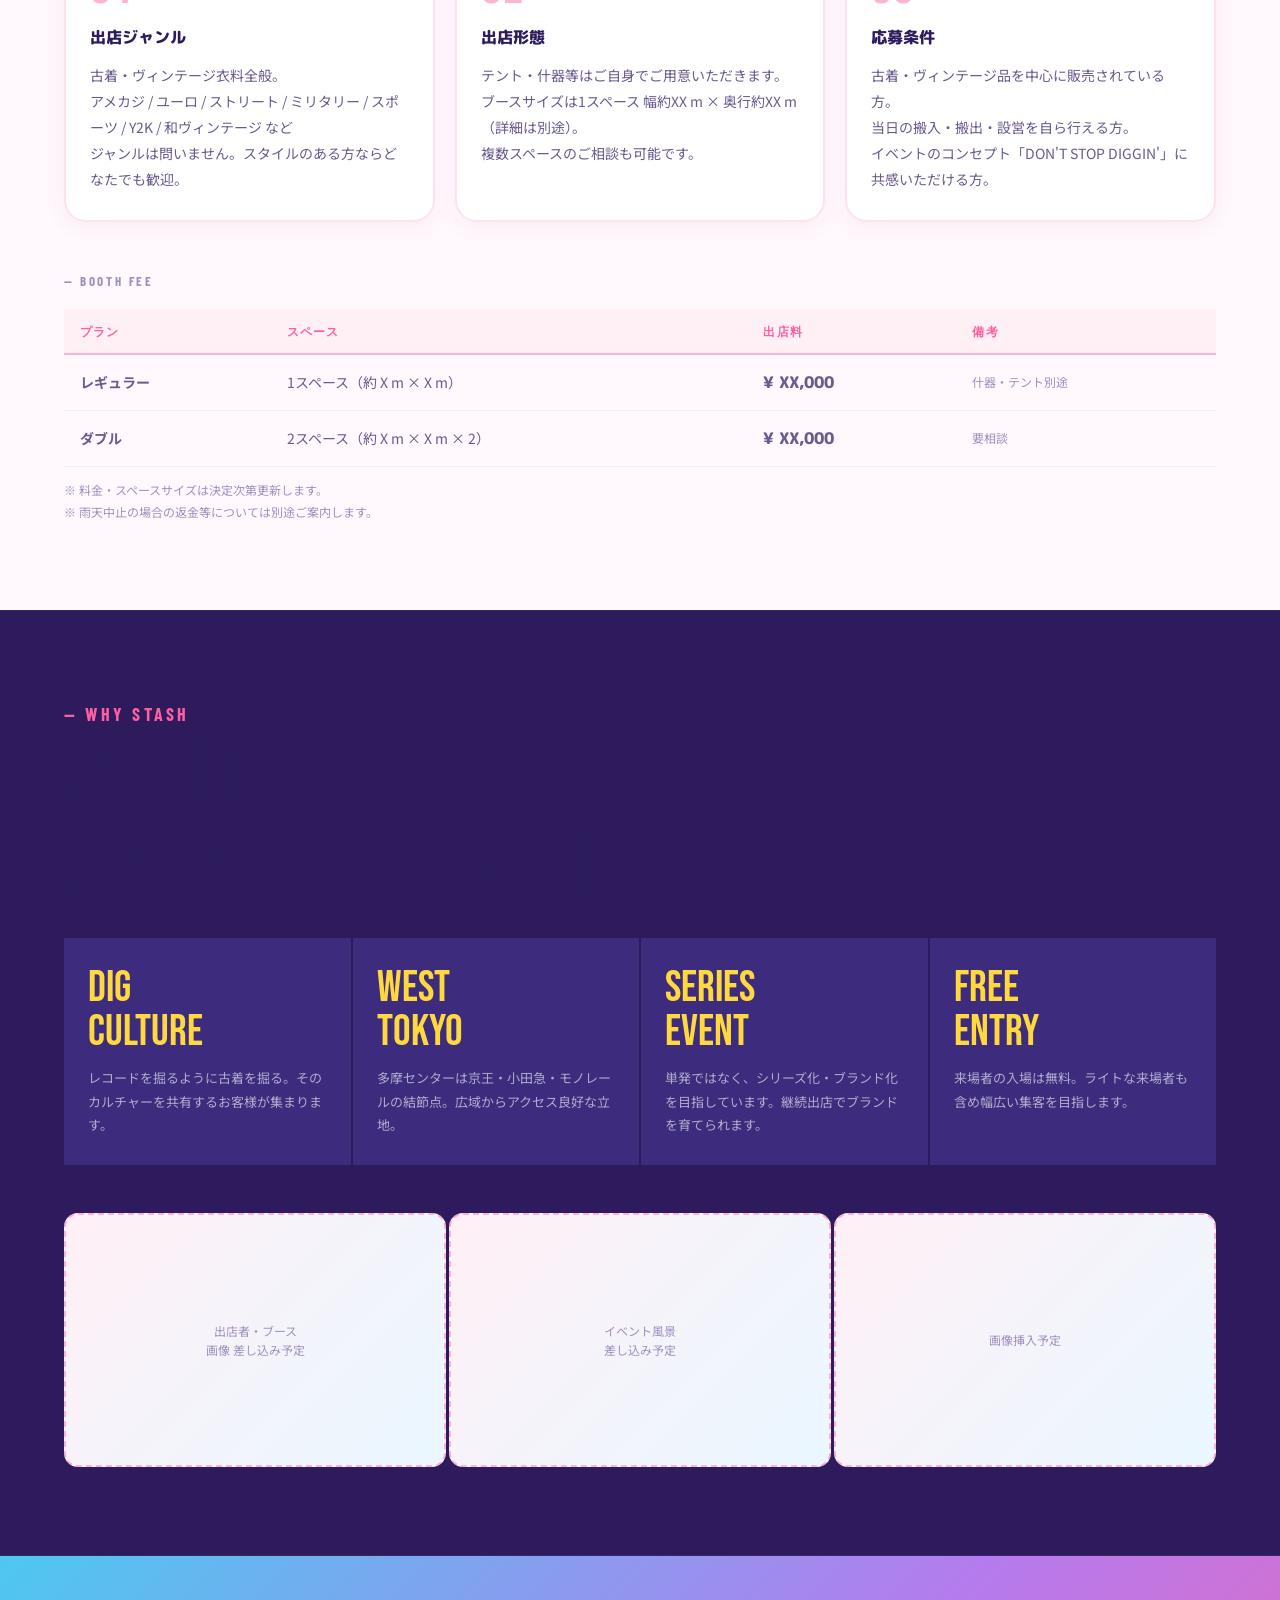
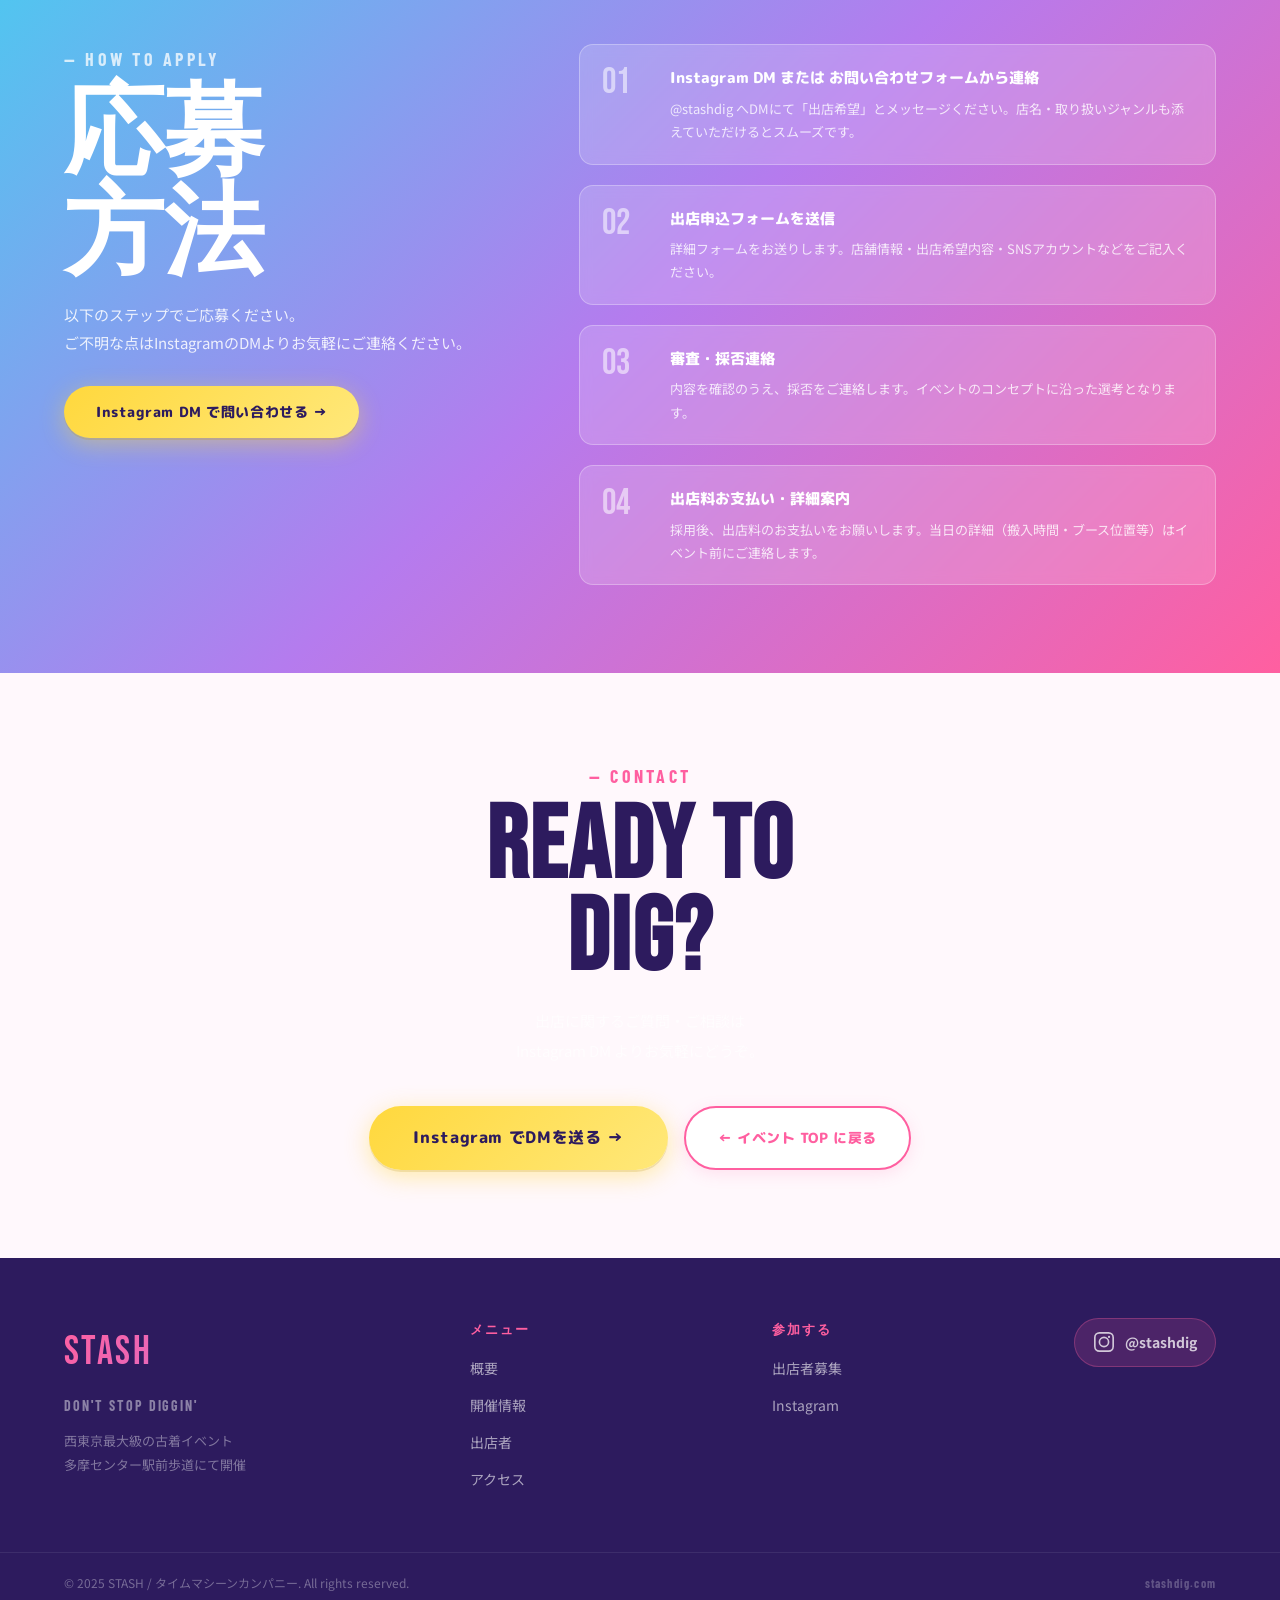
==== commit 79bb9470: "Redesign: Ameba Pigg virtual world style with JPG characters - Complete style.css rewrite: bright pa" ====
--- a/vendors.html
+++ b/vendors.html
@@ -7,7 +7,7 @@
   <meta name="description" content="古着フェス「STASH」出店者募集。多摩センター駅前歩道。ジャンル不問。あなたのDIG感を表現してください。">
   <link rel="preconnect" href="https://fonts.googleapis.com">
   <link rel="preconnect" href="https://fonts.gstatic.com" crossorigin>
-  <link href="https://fonts.googleapis.com/css2?family=Bebas+Neue&family=Barlow+Condensed:ital,wght@0,400;0,600;0,700;0,900;1,700&family=Noto+Sans+JP:wght@400;700;900&display=swap" rel="stylesheet">
+  <link href="https://fonts.googleapis.com/css2?family=Bebas+Neue&family=Barlow+Condensed:ital,wght@0,400;0,600;0,700;0,900;1,700&family=M+PLUS+Rounded+1c:wght@400;700;800;900&family=Noto+Sans+JP:wght@400;700;900&display=swap" rel="stylesheet">
   <link rel="stylesheet" href="style.css">
 </head>
 <body>
--- a/style.css
+++ b/style.css
@@ -1,1010 +1,858 @@
-/* ================================================
+/* =========================================================
    STASH — DON'T STOP DIGGIN'
-   stashdig.com
-================================================ */
-
-/* ── Reset & Base ── */
-*, *::before, *::after {
-  box-sizing: border-box;
-  margin: 0;
-  padding: 0;
-}
+   Virtual World / Ameba Pigg Style
+   ========================================================= */
+
+/* ── Reset & Base ─────────────────────────────────────── */
+*, *::before, *::after { box-sizing: border-box; margin: 0; padding: 0; }
 
 :root {
-  --bg:          #0A0A0A;
-  --bg-2:        #141414;
-  --bg-3:        #1C1C1C;
-  --paper:       #E8E3D5;
-  --paper-dim:   #9E9888;
-  --red:         #E42B1B;
-  --yellow:      #F0E040;
-  --white:       #F5F2EA;
-  --gray:        #666660;
-  --gray-lt:     #888882;
-
-  --ff-display:  'Bebas Neue', 'Barlow Condensed', sans-serif;
-  --ff-sub:      'Barlow Condensed', sans-serif;
-  --ff-body:     'Noto Sans JP', sans-serif;
-
-  --nav-h:       60px;
-  --wrap:        1200px;
-  --pad:         clamp(16px, 4vw, 32px);
-  --gap:         clamp(24px, 4vw, 48px);
-  --section-py:  clamp(64px, 8vw, 120px);
-
-  --ease:        0.2s ease;
+  --bg:          #FFF8FC;
+  --white:       #FFFFFF;
+  --text:        #2D1B5E;
+  --text-mid:    #6B5A8E;
+  --text-lt:     #A090C0;
+
+  --pink:        #FF5FA0;
+  --pink-lt:     #FFB3D3;
+  --pink-pale:   #FFF0F6;
+  --blue:        #4DC8F0;
+  --blue-pale:   #EAF7FF;
+  --mint:        #5BEAD8;
+  --yellow:      #FFD83D;
+  --purple:      #B57BEE;
+  --purple-pale: #F5EEFF;
+
+  --ff-title:   'Bebas Neue', sans-serif;
+  --ff-sub:     'Barlow Condensed', sans-serif;
+  --ff-body:    'Noto Sans JP', sans-serif;
+  --ff-round:   'M PLUS Rounded 1c', 'Nunito', 'Noto Sans JP', sans-serif;
+  --ff-display: 'Bebas Neue', sans-serif;
+
+  --gap:     48px;
+  --bg-2:    #2D1B5E;
+  --bg-3:    #3D2C7E;
+  --gray:    var(--text-lt);
+  --gray-lt: var(--text-lt);
+
+  --nav-h:       64px;
+  --radius:      14px;
+  --radius-sm:   8px;
+  --radius-lg:   22px;
+  --radius-pill: 100px;
 }
 
 html { scroll-behavior: smooth; }
 
 body {
+  font-family: var(--ff-body);
   background: var(--bg);
-  color: var(--white);
-  font-family: var(--ff-body);
-  line-height: 1.75;
+  color: var(--text);
+  line-height: 1.7;
   overflow-x: hidden;
 }
 
-/* Grain overlay */
-body::after {
-  content: '';
-  position: fixed;
-  inset: 0;
-  background-image: url("data:image/svg+xml,%3Csvg xmlns='http://www.w3.org/2000/svg' width='300' height='300'%3E%3Cfilter id='n'%3E%3CfeTurbulence type='fractalNoise' baseFrequency='.85' numOctaves='4' stitchTiles='stitch'/%3E%3C/filter%3E%3Crect width='300' height='300' filter='url(%23n)' opacity='1'/%3E%3C/svg%3E");
-  opacity: .032;
-  pointer-events: none;
-  z-index: 9999;
-}
-
 img { max-width: 100%; height: auto; display: block; }
+ul  { list-style: none; }
 a   { color: inherit; text-decoration: none; }
-ul  { list-style: none; }
-
-/* ── Wrapper ── */
-.wrap {
-  max-width: var(--wrap);
-  margin: 0 auto;
-  padding: 0 var(--pad);
-}
-
-.section { padding: var(--section-py) 0; }
-
-/* ── Image Placeholders ── */
+
+.wrap    { max-width: 1200px; margin: 0 auto; padding: 0 24px; }
+.section { padding: 88px 0; }
+
+/* ── Scroll reveal ─────────────────────────────────────── */
+.reveal { opacity: 0; transform: translateY(24px); transition: opacity .55s ease, transform .55s ease; }
+.reveal.in { opacity: 1; transform: none; }
+.reveal-delay-1 { transition-delay: .12s; }
+.reveal-delay-2 { transition-delay: .24s; }
+.reveal-delay-3 { transition-delay: .36s; }
+
+/* ── Placeholder ────────────────────────────────────────── */
 .ph {
-  background: var(--bg-3);
-  border: 1px dashed #333;
-  display: flex;
-  align-items: center;
-  justify-content: center;
-  position: relative;
-  overflow: hidden;
-}
-.ph::before {
-  content: '';
-  position: absolute;
-  inset: 0;
-  background: repeating-linear-gradient(
-    -45deg,
-    transparent 0 8px,
-    rgba(255,255,255,.012) 8px 16px
-  );
-}
-.ph__text {
-  font-family: var(--ff-sub);
-  font-size: 10px;
-  letter-spacing: .1em;
-  text-transform: uppercase;
-  color: #444;
+  background: linear-gradient(135deg, var(--pink-pale) 0%, var(--blue-pale) 100%);
+  border: 2.5px dashed var(--pink-lt);
+  border-radius: var(--radius);
+  display: flex; align-items: center; justify-content: center;
   text-align: center;
-  line-height: 1.8;
-  z-index: 1;
-  padding: 12px;
-}
-
-/* ── Tags ── */
+  color: var(--text-lt);
+  font-size: 12px; line-height: 1.6; padding: 16px;
+}
+
+/* ── Tags ─────────────────────────────────────────────── */
 .tag {
-  display: inline-block;
-  padding: 3px 10px;
-  border: 1px solid rgba(255,255,255,.3);
-  font-family: var(--ff-sub);
-  font-size: 11px;
-  letter-spacing: .12em;
-  text-transform: uppercase;
-  color: rgba(255,255,255,.7);
-}
-.tag--sm { font-size: 10px; padding: 2px 7px; border-color: var(--gray); color: var(--gray); }
-.tag--red { border-color: var(--red); color: var(--red); }
-.tag--yellow { border-color: var(--yellow); color: var(--yellow); }
-
-/* ── Section Header ── */
+  display: inline-flex; align-items: center;
+  padding: 6px 14px;
+  background: var(--white);
+  border: 2px solid var(--pink-lt);
+  border-radius: var(--radius-pill);
+  font-size: 12px; font-weight: 700;
+  font-family: var(--ff-sub); letter-spacing: .06em;
+  color: var(--pink);
+  box-shadow: 0 2px 8px rgba(255,95,160,.12);
+}
+.tag--sm     { padding: 4px 10px; font-size: 11px; }
+.tag--blue   { border-color: var(--blue);   color: var(--blue); }
+.tag--purple { border-color: var(--purple); color: var(--purple); }
+
+/* ── Buttons ─────────────────────────────────────────── */
+.btn {
+  display: inline-flex; align-items: center; justify-content: center;
+  padding: 14px 32px;
+  border-radius: var(--radius-pill);
+  font-size: 14px; font-weight: 800;
+  font-family: var(--ff-round); letter-spacing: .04em;
+  cursor: pointer;
+  transition: transform .18s, box-shadow .18s;
+  border: none; text-decoration: none;
+}
+.btn:hover { transform: translateY(-2px); }
+
+.btn--pink {
+  background: linear-gradient(135deg, var(--pink) 0%, #FF8AC8 100%);
+  color: #fff;
+  box-shadow: 0 6px 24px rgba(255,95,160,.45), 0 2px 0 rgba(180,0,80,.20);
+}
+.btn--pink:hover { box-shadow: 0 10px 32px rgba(255,95,160,.60); }
+
+.btn--yellow {
+  background: linear-gradient(135deg, var(--yellow) 0%, #FFE87A 100%);
+  color: var(--text);
+  box-shadow: 0 6px 24px rgba(255,216,61,.45), 0 2px 0 rgba(160,120,0,.20);
+}
+.btn--yellow:hover { box-shadow: 0 10px 32px rgba(255,216,61,.60); }
+
+.btn--outline {
+  background: var(--white); color: var(--pink);
+  border: 2.5px solid var(--pink);
+  box-shadow: 0 4px 16px rgba(255,95,160,.15);
+}
+.btn--outline:hover { background: var(--pink-pale); }
+
+.btn--sm { padding: 10px 22px; font-size: 13px; }
+.btn--lg { padding: 18px 44px; font-size: 16px; }
+
+/* ── Section label ───────────────────────────────────── */
 .sec-label {
   font-family: var(--ff-sub);
-  font-size: clamp(14px, 1.1vw, 15px);
-  letter-spacing: .25em;
-  text-transform: uppercase;
-  color: var(--gray-lt);
-  margin-bottom: 10px;
-}
-.sec-label--lt { color: rgba(255,255,255,.4); }
-
+  font-size: clamp(13px, 1.5vw, 18px);
+  font-weight: 700; letter-spacing: .18em; text-transform: uppercase;
+  color: var(--pink); margin-bottom: 10px;
+}
+.sec-label--lt { color: rgba(255,255,255,.75); }
+
+/* ── Section title ───────────────────────────────────── */
 .sec-title {
-  font-family: var(--ff-display);
-  font-size: clamp(44px, 6vw, 80px);
-  letter-spacing: .02em;
-  line-height: 1;
-  color: var(--white);
-  margin-bottom: var(--gap);
-}
-
-/* ── Buttons ── */
-.btn {
-  display: inline-block;
-  font-family: var(--ff-sub);
-  font-weight: 700;
-  letter-spacing: .15em;
-  text-transform: uppercase;
-  cursor: pointer;
-  border: none;
-  transition: var(--ease);
-  padding: 13px 28px;
-  font-size: 13px;
-  line-height: 1;
-}
-.btn--white { background: var(--white); color: var(--bg); }
-.btn--white:hover { background: var(--yellow); }
-.btn--outline { border: 1.5px solid rgba(255,255,255,.5); color: var(--white); background: transparent; }
-.btn--outline:hover { border-color: var(--white); background: rgba(255,255,255,.08); }
-.btn--red { background: var(--red); color: var(--white); }
-.btn--red:hover { background: #ff3a28; }
-.btn--yellow { background: var(--yellow); color: #000; }
-.btn--yellow:hover { background: var(--white); }
-.btn--sm { padding: 8px 16px; font-size: 11px; }
-.btn--lg { padding: 18px 40px; font-size: 15px; }
-
-/* ── Nav ── */
+  font-family: var(--ff-title);
+  font-size: clamp(44px, 6.5vw, 84px);
+  line-height: 1; letter-spacing: .04em;
+  color: var(--text); margin-bottom: 32px;
+}
+
+/* =========================================================
+   NAV
+   ========================================================= */
 .nav {
-  position: fixed;
-  top: 0; left: 0; right: 0;
+  position: fixed; top: 0; left: 0; right: 0; z-index: 100;
   height: var(--nav-h);
-  z-index: 1000;
-  background: rgba(10,10,10,.96);
-  backdrop-filter: blur(12px);
-  border-bottom: 1px solid rgba(255,255,255,.06);
+  background: rgba(255,255,255,.92);
+  backdrop-filter: blur(14px); -webkit-backdrop-filter: blur(14px);
+  border-bottom: 2.5px solid rgba(255,95,160,.18);
+  box-shadow: 0 2px 24px rgba(255,95,160,.10);
+  transition: border-color .3s;
 }
 .nav__inner {
   height: 100%;
-  display: flex;
-  align-items: center;
-  justify-content: space-between;
+  display: flex; align-items: center; justify-content: space-between;
 }
 .nav__logo {
-  font-family: var(--ff-display);
-  font-size: 30px;
-  letter-spacing: .06em;
-  line-height: 1;
-  color: var(--white);
-}
-.nav__menu {
-  display: flex;
-  align-items: center;
-  gap: 28px;
-}
+  font-family: var(--ff-title); font-size: 30px; letter-spacing: .08em;
+  background: linear-gradient(135deg, var(--pink) 0%, var(--purple) 100%);
+  -webkit-background-clip: text; -webkit-text-fill-color: transparent; background-clip: text;
+  text-decoration: none;
+}
+.nav__menu { display: flex; align-items: center; gap: 2px; list-style: none; }
 .nav__menu a {
-  font-family: var(--ff-sub);
-  font-size: 12px;
-  letter-spacing: .15em;
-  text-transform: uppercase;
-  color: rgba(255,255,255,.6);
-  transition: color var(--ease);
+  font-family: var(--ff-round); font-size: 13px; font-weight: 700;
+  padding: 8px 13px; border-radius: var(--radius-pill);
+  color: var(--text-mid);
+  transition: background .2s, color .2s; text-decoration: none; display: block;
 }
 .nav__menu a:hover,
-.nav__menu a.active { color: var(--white); }
+.nav__menu a.active { background: var(--pink-pale); color: var(--pink); }
 .nav__entry {
-  background: var(--red) !important;
-  color: var(--white) !important;
-  padding: 7px 16px;
-  font-size: 11px;
-  letter-spacing: .15em;
-}
-.nav__entry:hover { background: var(--yellow) !important; color: #000 !important; }
+  background: linear-gradient(135deg, var(--pink) 0%, #FF8AC8 100%) !important;
+  color: #fff !important;
+  box-shadow: 0 4px 16px rgba(255,95,160,.35);
+  padding: 8px 18px !important;
+}
+.nav__entry:hover {
+  opacity: .9;
+  background: linear-gradient(135deg, var(--pink) 0%, #FF8AC8 100%) !important;
+}
+.nav__close-li { display: none; }
+
 .nav__burger {
-  display: none;
-  flex-direction: column;
-  gap: 5px;
-  background: none;
-  border: none;
-  cursor: pointer;
-  padding: 4px;
+  display: none; flex-direction: column; gap: 5px;
+  width: 36px; height: 36px; justify-content: center;
+  background: var(--pink-pale); border: 2px solid var(--pink-lt);
+  border-radius: 50%; cursor: pointer; padding: 0;
 }
 .nav__burger span {
-  display: block;
-  width: 22px;
-  height: 1.5px;
-  background: var(--white);
-  transition: var(--ease);
-}
-
-@media (max-width: 800px) {
-  /* backdrop-filter を外すことで Safari の fixed 子要素バグを回避 */
-  .nav { backdrop-filter: none; background: #0A0A0A; }
-
+  display: block; height: 2.5px; width: 18px; margin: 0 auto;
+  background: var(--pink); border-radius: 2px;
+  transition: transform .28s, opacity .28s;
+}
+
+@media (max-width: 900px) {
   .nav__burger { display: flex; }
-  .nav__burger[aria-expanded="true"] span:nth-child(1) {
-    transform: rotate(45deg) translate(4.5px, 4.5px);
+  .nav__menu {
+    position: fixed; top: 0; right: -100%; bottom: 0;
+    width: min(80vw, 300px);
+    flex-direction: column; align-items: flex-start;
+    background: var(--white); border-left: 3px solid var(--pink-lt);
+    padding: 20px 18px;
+    box-shadow: -8px 0 40px rgba(255,95,160,.20);
+    transition: right .32s cubic-bezier(.4,0,.2,1);
+    overflow-y: auto; gap: 4px; z-index: 200;
   }
-  .nav__burger[aria-expanded="true"] span:nth-child(2) { opacity: 0; }
-  .nav__burger[aria-expanded="true"] span:nth-child(3) {
-    transform: rotate(-45deg) translate(4.5px, -4.5px);
+  .nav__menu.open { right: 0; }
+  .nav__close-li { display: block; align-self: flex-end; margin-bottom: 16px; }
+  .nav__close {
+    background: var(--pink-pale); border: 2px solid var(--pink-lt);
+    color: var(--pink); font-size: 18px;
+    width: 36px; height: 36px; border-radius: 50%; cursor: pointer;
+    display: flex; align-items: center; justify-content: center;
   }
-
-  /* 右サイドドロワー */
-  .nav__menu {
-    display: flex;
-    position: fixed;
-    top: 0; right: 0;
-    width: min(300px, 82vw);
-    height: 100vh;
-    background: #111111;
-    border-left: 1px solid rgba(255,255,255,.1);
-    padding: 72px 36px 56px;
-    flex-direction: column;
-    align-items: flex-start;
-    justify-content: flex-start;
-    gap: 0;
-    transform: translateX(110%);
-    transition: transform .28s cubic-bezier(.4,0,.2,1);
-    z-index: 1001;
-    pointer-events: none;
-    overflow-y: auto;
+  .nav__menu li { width: 100%; }
+  .nav__menu a { display: block; width: 100%; padding: 12px 16px; font-size: 15px; }
+  .nav__entry {
+    display: block !important; text-align: center !important;
+    margin-top: 8px; padding: 12px 16px !important;
   }
-  .nav__menu.open {
-    transform: translateX(0);
-    pointer-events: auto;
-  }
-
-  /* ✕ 閉じるボタン */
-  .nav__close-li {
-    display: block;
-    position: absolute;
-    top: 18px; right: 18px;
-    border-bottom: none !important;
-    border-top: none !important;
-    width: auto !important;
-    padding: 0 !important;
-  }
-  .nav__close {
-    background: none;
-    border: 1px solid rgba(255,255,255,.2);
-    color: rgba(255,255,255,.6);
-    font-size: 16px;
-    width: 36px; height: 36px;
-    cursor: pointer;
-    display: flex;
-    align-items: center;
-    justify-content: center;
-    line-height: 1;
-    transition: color var(--ease), border-color var(--ease);
-  }
-  .nav__close:hover { color: var(--white); border-color: rgba(255,255,255,.5); }
-
-  .nav__menu a {
-    font-size: 18px !important;
-    width: 100%;
-    padding: 20px 0;
-    border-bottom: 1px solid rgba(255,255,255,.07);
-    color: rgba(255,255,255,.65) !important;
-    letter-spacing: .08em;
-  }
-  .nav__menu li:not(.nav__close-li):first-of-type a {
-    border-top: 1px solid rgba(255,255,255,.07);
-  }
-  .nav__entry {
-    display: block !important;
-    margin-top: 32px;
-    padding: 14px 0 !important;
-    font-size: 13px !important;
-    width: 100% !important;
-    text-align: center;
-    border-top: none !important;
-    border-bottom: none !important;
-  }
-}
-
-/* desktop では閉じるボタン非表示 */
-.nav__close-li { display: none; }
-
-/* ── Hero ── */
+}
+
+/* =========================================================
+   HERO — Virtual World Sky
+   ========================================================= */
 .hero {
   position: relative;
   min-height: 100svh;
-  display: flex;
-  align-items: flex-end;
   padding-top: var(--nav-h);
   overflow: hidden;
-}
-.hero__bg {
+  display: flex; align-items: center;
+}
+
+/* Sky gradient background */
+.hero__sky {
+  position: absolute; inset: 0; z-index: 0;
+  background: linear-gradient(
+    180deg,
+    #A8D8FF 0%,
+    #C8C4FF 22%,
+    #EAB8FF 44%,
+    #FFBEDD 68%,
+    #FFE4B0 100%
+  );
+}
+/* Clouds */
+.hero__sky::before {
+  content: '';
+  position: absolute; inset: 0;
+  background-image:
+    radial-gradient(ellipse 160px 75px at 16% 20%, rgba(255,255,255,.88) 0%, transparent 100%),
+    radial-gradient(ellipse 220px 95px at 26% 15%, rgba(255,255,255,.72) 0%, transparent 100%),
+    radial-gradient(ellipse 130px 62px at 35% 26%, rgba(255,255,255,.62) 0%, transparent 100%),
+    radial-gradient(ellipse 190px 85px at 70% 12%, rgba(255,255,255,.82) 0%, transparent 100%),
+    radial-gradient(ellipse 260px 110px at 82% 8%,  rgba(255,255,255,.68) 0%, transparent 100%),
+    radial-gradient(ellipse 170px 72px at 92% 22%, rgba(255,255,255,.58) 0%, transparent 100%);
+  pointer-events: none;
+}
+/* Isometric ground at bottom */
+.hero__sky::after {
+  content: '';
+  position: absolute; bottom: 0; left: 0; right: 0;
+  height: 26%;
+  background:
+    linear-gradient(to bottom, transparent 0%, rgba(255,190,220,.52) 100%),
+    repeating-linear-gradient(
+      60deg,
+      rgba(255,255,255,.22) 0px, rgba(255,255,255,.22) 1px, transparent 1px, transparent 38px
+    ),
+    repeating-linear-gradient(
+      -60deg,
+      rgba(255,255,255,.22) 0px, rgba(255,255,255,.22) 1px, transparent 1px, transparent 38px
+    );
+  pointer-events: none;
+}
+
+/* Character */
+.hero__chara {
+  position: absolute; right: 0; bottom: 0;
+  width: clamp(260px, 38vw, 520px);
+  z-index: 5; pointer-events: none;
+  animation: hero-float 5s ease-in-out infinite;
+  transform-origin: bottom center;
+}
+.hero__chara-img {
+  width: 100%; display: block;
+  mix-blend-mode: multiply;
+  filter: drop-shadow(0 -4px 40px rgba(255,150,210,.55))
+          drop-shadow(0 8px 40px rgba(160,80,255,.32));
+}
+.hero__chara-badge {
+  position: absolute; top: -2px; left: 50%;
+  transform: translateX(-50%);
+  background: linear-gradient(135deg, var(--pink) 0%, var(--purple) 100%);
+  color: #fff; font-family: var(--ff-round); font-size: 11px; font-weight: 800;
+  padding: 5px 16px; border-radius: var(--radius-pill); white-space: nowrap;
+  box-shadow: 0 4px 14px rgba(255,95,160,.45); letter-spacing: .04em;
+}
+
+/* Floating sparkles */
+.hero__sparkle {
   position: absolute;
-  inset: 0;
-  z-index: 0;
-}
-.hero__bg-ph {
-  width: 100%;
-  height: 100%;
-  background: #181818;
-}
-.hero__bg-ph .ph__text { color: #2A2A2A; font-size: 12px; }
-.hero__overlay {
-  position: absolute;
-  inset: 0;
-  background: linear-gradient(
-    to bottom,
-    rgba(0,0,0,.2) 0%,
-    rgba(0,0,0,.05) 25%,
-    rgba(0,0,0,.5) 60%,
-    rgba(0,0,0,.92) 100%
-  );
-}
-
-/* Corner stickers */
-.sticker {
-  position: absolute;
-  z-index: 10;
+  animation: sparkle-pop 2.8s ease-in-out infinite;
+  pointer-events: none;
+}
+.hero__sparkle:nth-child(3) { top: 10%; left:  8%; color: var(--pink);   font-size: 26px; animation-delay: 0s; }
+.hero__sparkle:nth-child(4) { top:  7%; right:14%; color: var(--purple); font-size: 18px; animation-delay: .85s; }
+.hero__sparkle:nth-child(5) { top: 30%; left:  3%; color: var(--yellow); font-size: 15px; animation-delay: 1.6s; }
+.hero__sparkle:nth-child(6) { bottom: 34%; right:16%; color: var(--blue); font-size: 17px; animation-delay: 2.2s; }
+
+@keyframes hero-float {
+  0%, 100% { transform: translateY(0); }
+  50%       { transform: translateY(-20px); }
+}
+@keyframes sparkle-pop {
+  0%, 100% { opacity: .2; transform: scale(.55) rotate(0deg); }
+  50%       { opacity: 1;  transform: scale(1.3)  rotate(32deg); }
+}
+
+/* Content */
+.hero__content {
+  position: relative; z-index: 10;
+  padding: 48px 0 80px;
+}
+@media (min-width: 901px) { .hero__content { max-width: 58%; } }
+
+.hero__tags { display: flex; gap: 8px; flex-wrap: wrap; margin-bottom: 22px; }
+
+.hero__title {
+  font-family: var(--ff-title);
+  font-size: clamp(80px, 15vw, 170px);
+  line-height: .88; letter-spacing: .02em; margin-bottom: 18px;
+  background: linear-gradient(135deg, #FF5FA0 0%, #B57BEE 50%, #4DC8F0 100%);
+  -webkit-background-clip: text; -webkit-text-fill-color: transparent; background-clip: text;
+  filter: drop-shadow(0 4px 0 rgba(255,95,160,.22));
+}
+
+/* Speech bubble for subtitle */
+.hero__sub-bubble {
+  display: inline-block; position: relative;
+  background: var(--white); border: 3px solid var(--pink-lt);
+  border-radius: var(--radius-lg); padding: 12px 22px;
+  margin-bottom: 24px;
+  box-shadow: 0 4px 20px rgba(255,95,160,.18);
+}
+.hero__sub-bubble::before {
+  content: '';
+  position: absolute; left: 30px; top: -15px;
+  border: 7px solid transparent; border-bottom-color: var(--pink-lt);
+}
+.hero__sub-bubble::after {
+  content: '';
+  position: absolute; left: 31px; top: -10px;
+  border: 6px solid transparent; border-bottom-color: var(--white);
+}
+.hero__sub {
   font-family: var(--ff-sub);
-  font-weight: 900;
-  text-transform: uppercase;
-  line-height: 1;
-}
-.sticker--since {
-  top: calc(var(--nav-h) + 24px);
-  right: clamp(16px, 4vw, 48px);
-  background: var(--yellow);
-  color: #000;
-  padding: 10px 12px;
-  font-size: 10px;
-  letter-spacing: .12em;
-  transform: rotate(4deg);
-  box-shadow: 2px 2px 0 rgba(0,0,0,.5);
-}
-.sticker--ghost {
-  top: calc(var(--nav-h) + 56px);
-  right: clamp(16px, 4vw, 50px);
-  font-family: var(--ff-display);
-  font-size: clamp(80px, 12vw, 180px);
-  color: var(--red);
-  opacity: .08;
-  letter-spacing: -.02em;
-  pointer-events: none;
-  line-height: 1;
-}
-
-.hero__content {
-  position: relative;
-  z-index: 5;
-  padding-bottom: clamp(48px, 6vw, 80px);
-  width: 100%;
-}
-.hero__tags {
-  display: flex;
-  flex-wrap: wrap;
-  gap: 8px;
-  margin-bottom: 20px;
-}
-.hero__title {
-  font-family: var(--ff-display);
-  font-size: clamp(110px, 20vw, 280px);
-  line-height: .88;
-  letter-spacing: -.01em;
-  color: var(--white);
-  margin-bottom: 8px;
-}
-.hero__sub {
-  font-family: var(--ff-display);
-  font-size: clamp(30px, 5vw, 72px);
-  letter-spacing: .06em;
-  color: var(--paper-dim);
-  line-height: 1.1;
-  margin-bottom: 28px;
-}
+  font-size: clamp(18px, 2.8vw, 32px);
+  font-weight: 900; letter-spacing: .14em; text-transform: uppercase;
+  color: var(--pink); line-height: 1.2;
+}
+
 .hero__lead {
-  font-family: var(--ff-body);
-  font-size: clamp(13px, 1.6vw, 16px);
-  color: rgba(255,255,255,.65);
-  line-height: 1.9;
-  letter-spacing: .04em;
-  margin-bottom: 24px;
-  max-width: 520px;
-  padding-left: 14px;
-  border-left: 2px solid var(--red);
-}
-.hero__lead strong {
-  color: var(--white);
-  font-weight: 700;
-}
+  font-size: clamp(14px, 1.5vw, 17px);
+  line-height: 1.9; color: var(--text-mid); margin-bottom: 28px;
+}
+.hero__lead strong { color: var(--text); font-weight: 700; }
 
 .hero__meta {
-  display: flex;
-  flex-wrap: wrap;
-  gap: 24px 40px;
-  padding: 20px 0;
-  border-top: 1px solid rgba(255,255,255,.12);
-  border-bottom: 1px solid rgba(255,255,255,.12);
-  margin-bottom: 28px;
-}
-.hero__meta-item { display: flex; flex-direction: column; gap: 5px; }
+  display: grid; grid-template-columns: 1fr 1fr;
+  gap: 10px; margin-bottom: 32px; max-width: 460px;
+}
+.hero__meta-item {
+  background: rgba(255,255,255,.88);
+  border: 2px solid rgba(255,95,160,.22); border-radius: var(--radius);
+  padding: 12px 16px;
+  box-shadow: 0 3px 16px rgba(255,95,160,.10);
+  backdrop-filter: blur(6px);
+}
 .hero__meta-key {
-  font-family: var(--ff-sub);
-  font-size: 10px;
-  letter-spacing: .22em;
-  color: var(--gray);
-  text-transform: uppercase;
+  display: block; font-family: var(--ff-sub); font-size: 11px; font-weight: 700;
+  letter-spacing: .15em; text-transform: uppercase; color: var(--pink); margin-bottom: 4px;
 }
 .hero__meta-val {
-  font-family: var(--ff-sub);
-  font-size: 16px;
-  font-weight: 700;
-  letter-spacing: .04em;
-  color: var(--white);
-}
+  display: block; font-family: var(--ff-round); font-size: 14px; font-weight: 700; color: var(--text);
+}
+
+/* Scroll indicator */
 .hero__scroll {
-  position: absolute;
-  bottom: 0;
-  left: 50%;
-  transform: translateX(-50%);
-  width: 1px;
-  height: 56px;
-  background: linear-gradient(to bottom, transparent, rgba(255,255,255,.4));
-  z-index: 5;
-}
-
-/* ── Ticker ── */
+  position: absolute; bottom: 24px; left: 50%; transform: translateX(-50%);
+  width: 28px; height: 44px;
+  border: 2.5px solid var(--pink-lt); border-radius: var(--radius-pill); z-index: 10;
+}
+.hero__scroll::before {
+  content: '';
+  position: absolute; top: 7px; left: 50%; transform: translateX(-50%);
+  width: 5px; height: 9px; background: var(--pink); border-radius: var(--radius-pill);
+  animation: scroll-dot 1.8s ease-in-out infinite;
+}
+@keyframes scroll-dot {
+  0%   { top: 7px; opacity: 1; }
+  80%  { top: 22px; opacity: 0; }
+  100% { top: 7px; opacity: 0; }
+}
+
+@media (max-width: 900px) {
+  .hero__chara { display: none; }
+  .hero__meta { max-width: 100%; }
+}
+@media (max-width: 480px) {
+  .hero__meta { grid-template-columns: 1fr; }
+}
+
+/* =========================================================
+   TICKER
+   ========================================================= */
 .ticker {
-  background: var(--red);
   overflow: hidden;
-  padding: 11px 0;
-  border-top: 2px solid rgba(0,0,0,.25);
-  border-bottom: 2px solid rgba(0,0,0,.25);
+  background: linear-gradient(90deg, var(--pink) 0%, var(--purple) 50%, var(--blue) 100%);
+  padding: 14px 0; white-space: nowrap; position: relative; z-index: 5;
 }
 .ticker__rail {
-  display: flex;
-  white-space: nowrap;
-  animation: roll 28s linear infinite;
-  gap: 48px;
-  font-family: var(--ff-display);
-  font-size: 14px;
-  letter-spacing: .18em;
-  text-transform: uppercase;
-  color: var(--white);
-}
-.ticker__dot { color: rgba(255,255,255,.4); font-size: 8px; }
-@keyframes roll {
+  display: inline-flex; gap: 32px;
+  animation: ticker-roll 14s linear infinite;
+}
+.ticker__rail span {
+  font-family: var(--ff-sub); font-size: 15px; font-weight: 700;
+  letter-spacing: .16em; text-transform: uppercase; color: rgba(255,255,255,.90);
+}
+.ticker__dot { color: rgba(255,255,255,.40) !important; }
+@keyframes ticker-roll {
   from { transform: translateX(0); }
   to   { transform: translateX(-50%); }
 }
-@media (max-width: 768px) {
-  .ticker__rail { animation-duration: 14s; }
-}
-
-/* ── About ── */
-.about__inner {
-  display: grid;
-  grid-template-columns: 1fr 1fr;
-  gap: clamp(40px, 6vw, 90px);
-  align-items: center;
-}
-@media (max-width: 900px) { .about__inner { grid-template-columns: 1fr; } }
+
+/* =========================================================
+   ABOUT / CONCEPT
+   ========================================================= */
+.about.section { background: var(--purple-pale); }
+
+.about__inner { display: grid; grid-template-columns: 1fr 1fr; gap: 64px; align-items: center; }
 
 .about__heading {
-  font-family: var(--ff-display);
-  font-size: clamp(64px, 9vw, 110px);
-  line-height: 1.1;
-  letter-spacing: .02em;
-  margin-bottom: 24px;
-}
-.about__body {
-  color: rgba(255,255,255,.7);
-  font-size: 15px;
-  line-height: 2;
-  margin-bottom: 24px;
-}
-.about__body p + p { margin-top: 16px; }
-.about__body strong { color: var(--white); }
-.about__tags { display: flex; flex-wrap: wrap; gap: 8px; margin-top: 24px; }
-
-/* About visual grid */
+  font-family: var(--ff-title);
+  font-size: clamp(54px, 7.5vw, 100px); line-height: 1; letter-spacing: .02em;
+  color: var(--text); margin-bottom: 24px;
+}
+.about__heading-accent {
+  background: linear-gradient(135deg, var(--pink) 0%, var(--purple) 100%);
+  -webkit-background-clip: text; -webkit-text-fill-color: transparent; background-clip: text;
+}
+.about__body { margin-bottom: 24px; }
+.about__body p { font-size: 15px; line-height: 1.9; color: var(--text-mid); margin-bottom: 16px; }
+.about__body strong { color: var(--text); font-weight: 700; }
+.about__tags { display: flex; gap: 8px; flex-wrap: wrap; }
+
+.about__visual { position: relative; }
 .about__grid {
-  display: grid;
-  grid-template-columns: 2fr 1fr;
-  grid-template-rows: 1fr 1fr auto;
-  gap: 6px;
-  position: relative;
-}
-.ab-img { width: 100%; }
-.ab-img--main { grid-column: 1; grid-row: 1 / 3; aspect-ratio: 3/4; }
-.ab-img--s1   { grid-column: 2; grid-row: 1;      aspect-ratio: 1; }
-.ab-img--s2   { grid-column: 2; grid-row: 2;      aspect-ratio: 1; }
-.ab-img--wide { grid-column: 1 / 3;               aspect-ratio: 16/5; }
+  display: grid; grid-template-columns: 1fr 1fr;
+  grid-template-rows: 220px 100px 140px; gap: 10px;
+}
+.ab-img { border-radius: var(--radius); }
+.ab-img--main { grid-row: 1/2; grid-column: 1/2; }
+.ab-img--s1   { grid-row: 1/2; grid-column: 2/3; }
+.ab-img--s2   { grid-row: 2/3; grid-column: 1/2; }
+.ab-img--wide { grid-row: 2/4; grid-column: 2/3; height: auto; }
+
+.about__chara-wrap {
+  position: absolute; bottom: -20px; right: -20px; width: 120px; z-index: 4;
+}
+.about__chara-float {
+  width: 100%; display: block;
+  mix-blend-mode: multiply;
+  filter: drop-shadow(0 4px 18px rgba(255,95,160,.40));
+  animation: hero-float 5.5s ease-in-out infinite;
+  animation-delay: 1.2s; transform: rotate(8deg);
+}
 
 .tape-stripe {
-  height: 18px;
+  position: absolute; top: 20px; left: -10px;
+  width: calc(100% + 20px); height: 6px;
   background: repeating-linear-gradient(
-    -55deg,
-    var(--yellow) 0 8px,
-    #000 8px 16px
+    90deg,
+    var(--pink) 0px, var(--pink) 20px,
+    var(--yellow) 20px, var(--yellow) 40px,
+    var(--blue) 40px, var(--blue) 60px,
+    var(--purple) 60px, var(--purple) 80px
   );
-  opacity: .7;
-  position: relative;
-  z-index: 2;
-  margin-top: -4px;
-}
-
-/* ── Event Info ── */
-.event-info { background: var(--bg-2); }
+  opacity: .5; border-radius: 3px; pointer-events: none;
+}
+
+@media (max-width: 900px) { .about__inner { grid-template-columns: 1fr; gap: 48px; } }
+
+/* =========================================================
+   EVENT INFO
+   ========================================================= */
+.event-info.section { background: var(--white); }
 .event-info__grid {
-  display: grid;
-  grid-template-columns: 1fr 2fr;
-  gap: clamp(32px, 5vw, 72px);
-  align-items: start;
-}
-@media (max-width: 768px) { .event-info__grid { grid-template-columns: 1fr; } }
-
+  display: grid; grid-template-columns: 240px 1fr;
+  gap: 48px; align-items: start; margin-top: 40px;
+}
 .event-flyer-wrap { position: relative; }
-.event-flyer { aspect-ratio: 2/3; width: 100%; }
-.circle-sticker {
-  position: absolute;
-  width: 72px; height: 72px;
-  border-radius: 50%;
-  display: flex; align-items: center; justify-content: center;
-  text-align: center;
-  font-family: var(--ff-sub);
-  font-weight: 900;
-  font-size: 12px;
-  letter-spacing: .04em;
-  line-height: 1.2;
-  text-transform: uppercase;
-}
+.event-flyer { aspect-ratio: 2/3; border-radius: var(--radius-lg); border: 3px solid var(--pink-lt); }
 .circle-sticker--free {
-  background: var(--yellow); color: #000;
-  bottom: -16px; right: -16px;
-  transform: rotate(12deg);
-  box-shadow: 2px 2px 12px rgba(0,0,0,.6);
-}
-
-.info-card { border: 1px solid rgba(255,255,255,.08); }
+  position: absolute; bottom: -18px; right: -18px;
+  width: 76px; height: 76px;
+  background: linear-gradient(135deg, var(--yellow) 0%, #FFE87A 100%);
+  border: 3px solid var(--white); border-radius: 50%;
+  box-shadow: 0 4px 18px rgba(255,216,61,.45);
+  display: flex; align-items: center; justify-content: center; text-align: center;
+  font-family: var(--ff-sub); font-size: 13px; font-weight: 900;
+  letter-spacing: .06em; color: var(--text); line-height: 1.2;
+}
+.info-card {
+  background: var(--pink-pale); border: 2px solid var(--pink-lt);
+  border-radius: var(--radius-lg); overflow: hidden; margin-bottom: 20px;
+  box-shadow: 0 4px 24px rgba(255,95,160,.10);
+}
 .info-row {
-  display: flex;
-  gap: 20px;
-  padding: 16px;
-  border-bottom: 1px solid rgba(255,255,255,.05);
+  display: flex; gap: 20px; padding: 16px 24px;
+  border-bottom: 1.5px solid rgba(255,95,160,.12); align-items: flex-start;
 }
 .info-row:last-child { border-bottom: none; }
 .info-key {
-  font-family: var(--ff-sub);
-  font-size: 10px;
-  letter-spacing: .22em;
-  text-transform: uppercase;
-  color: var(--gray);
-  min-width: 56px;
-  padding-top: 3px;
-  flex-shrink: 0;
+  font-family: var(--ff-sub); font-size: 13px; font-weight: 700;
+  letter-spacing: .14em; color: var(--pink); text-transform: uppercase;
+  min-width: 60px; padding-top: 2px;
 }
 .info-val {
-  font-family: var(--ff-sub);
-  font-size: 17px;
-  font-weight: 700;
-  letter-spacing: .04em;
-  line-height: 1.5;
-}
-.info-val small { display: block; font-size: 11px; color: var(--gray-lt); margin-top: 4px; letter-spacing: .04em; font-weight: 400; }
-.info-note { font-size: 12px; color: var(--gray-lt); line-height: 1.8; margin: 20px 0; }
-
-/* ── Vendors ── */
+  font-family: var(--ff-round); font-size: 15px; font-weight: 700;
+  color: var(--text); flex: 1; line-height: 1.6;
+}
+.info-val small {
+  display: block; font-size: 12px; font-weight: 400;
+  color: var(--text-lt); margin-top: 4px; font-family: var(--ff-body);
+}
+.info-note { font-size: 12px; color: var(--text-lt); line-height: 1.8; margin-bottom: 24px; }
+.info-note a { text-decoration: underline; color: var(--pink); }
+
+@media (max-width: 700px) { .event-info__grid { grid-template-columns: 1fr; } }
+
+/* =========================================================
+   VENDORS
+   ========================================================= */
 .vendors__head {
-  display: flex;
-  justify-content: space-between;
-  align-items: flex-end;
-  gap: var(--gap);
-  margin-bottom: var(--gap);
-}
-@media (max-width: 700px) { .vendors__head { flex-direction: column; align-items: flex-start; } }
-.vendors__sub {
-  font-family: var(--ff-sub);
-  font-size: clamp(18px, 2.4vw, 28px);
-  font-weight: 700;
-  letter-spacing: .04em;
-  color: var(--white);
-  max-width: 340px;
-  text-align: right;
-  line-height: 1.5;
-}
-@media (max-width: 700px) { .vendors__sub { text-align: left; font-size: clamp(16px, 4vw, 22px); } }
-
+  display: flex; justify-content: space-between; align-items: flex-end;
+  margin-bottom: 40px; gap: 16px;
+}
+.vendors__sub { font-size: 14px; color: var(--text-mid); text-align: right; line-height: 1.6; }
 .vendors__grid {
-  display: grid;
-  grid-template-columns: repeat(4, 1fr);
-  gap: 3px;
-}
-@media (max-width: 1000px) { .vendors__grid { grid-template-columns: repeat(3, 1fr); } }
-@media (max-width: 640px)  { .vendors__grid { grid-template-columns: repeat(2, 1fr); } }
-
-.v-card { overflow: hidden; transition: transform .18s ease; position: relative; }
-.v-card:hover { transform: scale(1.025); z-index: 2; }
-.v-card__img { aspect-ratio: 1; width: 100%; }
-.v-card__body { padding: 10px 12px 14px; background: var(--bg-2); }
-.v-card__tags { display: flex; gap: 5px; flex-wrap: wrap; margin-bottom: 6px; }
-.v-card__name {
-  font-family: var(--ff-sub);
-  font-size: 15px; font-weight: 700;
-  letter-spacing: .05em; color: var(--white);
-}
-.v-card__area { font-size: 11px; color: var(--gray); margin-top: 2px; letter-spacing: .05em; }
-
-.v-card--tbd {
-  background: #111;
-  border: 1px dashed #2A2A2A;
-}
-.v-card__more {
-  aspect-ratio: 1;
+  display: grid; grid-template-columns: repeat(auto-fill, minmax(220px, 1fr)); gap: 20px;
+}
+.v-card {
+  background: var(--white); border: 2px solid rgba(255,95,160,.15);
+  border-radius: var(--radius-lg); overflow: hidden;
+  box-shadow: 0 4px 18px rgba(200,100,180,.08);
+  transition: transform .22s, box-shadow .22s;
+}
+.v-card:hover { transform: translateY(-4px); box-shadow: 0 12px 36px rgba(255,95,160,.20); }
+.v-card__img { aspect-ratio: 4/3; border-radius: 0; border: none; }
+.v-card__body { padding: 14px 16px 18px; }
+.v-card__tags { display: flex; gap: 6px; flex-wrap: wrap; margin-bottom: 8px; }
+.v-card__name { font-family: var(--ff-round); font-size: 16px; font-weight: 800; color: var(--text); margin-bottom: 4px; }
+.v-card__area { font-size: 12px; color: var(--text-lt); }
+
+/* =========================================================
+   GALLERY
+   ========================================================= */
+.gallery__grid {
+  display: grid; grid-template-columns: repeat(4, 1fr);
+  grid-auto-rows: 200px; gap: 6px;
+}
+.g-item { border-radius: 0; border: none; }
+.g-item--2x2 { grid-column: span 2; grid-row: span 2; }
+.g-item--2x1 { grid-column: span 2; }
+.g-item--3x1 { grid-column: span 3; }
+@media (max-width: 700px) {
+  .gallery__grid { grid-template-columns: repeat(2, 1fr); grid-auto-rows: 140px; }
+  .g-item--3x1 { grid-column: span 2; }
+}
+
+/* =========================================================
+   ACCESS
+   ========================================================= */
+.access__sub {
+  font-family: var(--ff-round); font-size: 18px; font-weight: 700;
+  color: var(--text-mid); margin-bottom: 36px;
+}
+.access__inner { display: grid; grid-template-columns: 1fr 1fr; gap: 48px; align-items: start; }
+.access__map { aspect-ratio: 4/3; border-radius: var(--radius-lg); border: 2px solid var(--pink-lt); }
+.access__blocks { display: flex; flex-direction: column; gap: 20px; }
+.a-block {
+  background: var(--white); border: 2px solid rgba(255,95,160,.15);
+  border-radius: var(--radius); padding: 20px 24px;
+  box-shadow: 0 3px 14px rgba(200,100,180,.07);
+}
+.a-block__h {
+  font-family: var(--ff-round); font-size: 15px; font-weight: 800;
+  color: var(--text); margin-bottom: 14px; display: flex; align-items: center; gap: 8px;
+}
+.a-block__icon { font-size: 20px; }
+.a-list { display: flex; flex-direction: column; gap: 10px; }
+.a-list li { font-size: 14px; color: var(--text-mid); display: flex; align-items: center; gap: 8px; }
+.line-badge {
+  display: inline-flex; align-items: center;
+  padding: 3px 10px; border-radius: var(--radius-pill);
+  font-size: 11px; font-weight: 700; white-space: nowrap; color: #fff;
+}
+.line-keio     { background: #5B4A9B; }
+.line-odakyu   { background: #0066CC; }
+.line-monorail { background: #CC3300; }
+.a-address { font-size: 15px; font-weight: 700; color: var(--text); line-height: 1.8; font-family: var(--ff-round); }
+.a-note p { font-size: 12px; color: var(--text-lt); line-height: 1.8; margin-bottom: 4px; }
+
+@media (max-width: 700px) { .access__inner { grid-template-columns: 1fr; } }
+
+/* =========================================================
+   ENTRY CTA
+   ========================================================= */
+.entry-cta.section {
+  background: linear-gradient(135deg, #4DC8F0 0%, #B57BEE 50%, #FF5FA0 100%);
+  position: relative; overflow: hidden;
+}
+.entry-cta.section::before {
+  content: '';
+  position: absolute; inset: 0;
+  background-image:
+    radial-gradient(ellipse 400px 300px at 5% 10%,  rgba(255,255,255,.22) 0%, transparent 70%),
+    radial-gradient(ellipse 300px 200px at 95% 90%, rgba(255,255,255,.18) 0%, transparent 70%);
+  pointer-events: none;
+}
+.entry-cta__inner {
+  position: relative; display: grid; grid-template-columns: 1fr 1fr;
+  gap: 60px; align-items: center;
+}
+.entry-cta__title {
+  font-family: var(--ff-title);
+  font-size: clamp(56px, 8vw, 100px); line-height: 1; color: #fff; margin-bottom: 12px;
+}
+.entry-cta__eng {
+  font-family: var(--ff-sub); font-size: 14px; font-weight: 700;
+  letter-spacing: .16em; color: rgba(255,255,255,.70); text-transform: uppercase; margin-bottom: 24px;
+}
+.entry-cta__body { font-size: 15px; line-height: 1.9; color: rgba(255,255,255,.90); margin-bottom: 32px; }
+.entry-cta__img { aspect-ratio: 4/3; border-radius: var(--radius-lg); border: 3px solid rgba(255,255,255,.30); }
+@media (max-width: 700px) { .entry-cta__inner { grid-template-columns: 1fr; gap: 40px; } }
+
+/* =========================================================
+   INSTAGRAM
+   ========================================================= */
+.insta__header {
+  display: flex; justify-content: space-between; align-items: flex-end;
+  margin-bottom: 32px; gap: 16px;
+}
+.insta__handle {
+  font-family: var(--ff-sub); font-size: 18px; font-weight: 700;
+  color: var(--pink); text-decoration: none; letter-spacing: .06em;
+}
+.insta__handle:hover { text-decoration: underline; }
+.insta__grid { display: grid; grid-template-columns: repeat(3, 1fr); gap: 6px; }
+.insta__post {
+  aspect-ratio: 1; border-radius: var(--radius-sm);
   display: flex; align-items: center; justify-content: center;
-  font-family: var(--ff-display);
-  font-size: 18px;
-  letter-spacing: .1em;
-  color: #333;
-  text-align: center;
-  line-height: 1.4;
-}
-/* Including body below card in TBD */
-.v-card--tbd .v-card__body {
-  background: #0E0E0E;
-  border-top: 1px dashed #2A2A2A;
-}
-
-/* ── Gallery ── */
-.gallery__grid {
-  display: grid;
-  grid-template-columns: repeat(6, 1fr);
-  gap: 3px;
-}
-.g-item { aspect-ratio: 1; }
-.g-item--2x2 { grid-column: span 2; grid-row: span 2; aspect-ratio: auto; }
-.g-item--2x1 { grid-column: span 2; aspect-ratio: 2/1; }
-.g-item--3x1 { grid-column: span 3; aspect-ratio: 3/1.4; }
-
-@media (max-width: 900px) {
-  .gallery__grid { grid-template-columns: repeat(3, 1fr); }
-  .g-item--2x2, .g-item--2x1, .g-item--3x1 { grid-column: span 1; grid-row: span 1; aspect-ratio: 1; }
-}
-@media (max-width: 480px) {
-  .gallery__grid { grid-template-columns: repeat(2, 1fr); }
-}
-
-/* ── Access ── */
-.access__sub {
-  font-family: var(--ff-sub);
-  font-size: 17px;
-  letter-spacing: .1em;
-  color: var(--gray-lt);
-  margin-top: -14px;
-  margin-bottom: var(--gap);
-}
-.access__inner {
-  display: grid;
-  grid-template-columns: 1fr 1fr;
-  gap: clamp(32px, 5vw, 72px);
-  align-items: start;
-}
-@media (max-width: 768px) { .access__inner { grid-template-columns: 1fr; } }
-.access__map { aspect-ratio: 4/3; width: 100%; }
-
-.access__blocks { display: flex; flex-direction: column; gap: 24px; }
-.a-block { padding-bottom: 24px; border-bottom: 1px solid rgba(255,255,255,.06); }
-.a-block:last-of-type { border-bottom: none; }
-.a-block__h {
-  font-family: var(--ff-sub);
-  font-size: 13px; font-weight: 700;
-  letter-spacing: .14em; text-transform: uppercase;
-  margin-bottom: 12px;
-  display: flex; align-items: center; gap: 8px;
-}
-.a-block__icon { font-size: 16px; }
-.a-list { display: flex; flex-direction: column; gap: 10px; }
-.a-list li {
+  overflow: hidden; transition: opacity .2s;
+}
+.insta__post:hover { opacity: .82; }
+@media (max-width: 600px) { .insta__grid { grid-template-columns: repeat(2, 1fr); } }
+
+/* =========================================================
+   FOOTER
+   ========================================================= */
+.footer { background: var(--text); }
+.footer__top { padding: 60px 0; }
+.footer__inner {
+  display: grid; grid-template-columns: 1.4fr 1fr 1fr auto;
+  gap: 40px; align-items: start;
+}
+.footer__logo {
+  font-family: var(--ff-title); font-size: 40px; letter-spacing: .06em;
+  background: linear-gradient(135deg, var(--pink) 0%, var(--purple) 100%);
+  -webkit-background-clip: text; -webkit-text-fill-color: transparent; background-clip: text;
+  display: block; margin-bottom: 8px; text-decoration: none;
+}
+.footer__tagline {
+  font-family: var(--ff-sub); font-size: 14px; font-weight: 700;
+  letter-spacing: .14em; text-transform: uppercase; color: rgba(255,255,255,.45); margin-bottom: 12px;
+}
+.footer__desc { font-size: 13px; color: rgba(255,255,255,.40); line-height: 1.8; }
+.footer__nav h4 {
+  font-family: var(--ff-sub); font-size: 13px; font-weight: 700;
+  letter-spacing: .14em; text-transform: uppercase; color: var(--pink); margin-bottom: 14px;
+}
+.footer__nav ul { display: flex; flex-direction: column; gap: 10px; }
+.footer__nav a { font-size: 14px; color: rgba(255,255,255,.60); transition: color .2s; text-decoration: none; }
+.footer__nav a:hover { color: var(--pink); }
+.footer__sns-btn {
   display: flex; align-items: center; gap: 10px;
-  font-size: 14px; color: rgba(255,255,255,.7); line-height: 1.5;
-}
-.line-badge {
-  display: inline-block;
-  padding: 2px 8px;
-  font-size: 10px; font-weight: 700;
-  letter-spacing: .04em; white-space: nowrap; flex-shrink: 0;
-}
-.line-keio      { background: #7B3B8A; color: #fff; }
-.line-odakyu    { background: #0066B3; color: #fff; }
-.line-monorail  { background: #009AA0; color: #fff; }
-.a-address { font-size: 14px; color: rgba(255,255,255,.7); line-height: 1.9; }
-.a-note { font-size: 12px; color: var(--gray-lt); line-height: 1.9; }
-.a-note p + p { margin-top: 4px; }
-
-/* ── Entry CTA ── */
-.entry-cta {
-  background: var(--bg);
+  padding: 12px 18px;
+  background: rgba(255,95,160,.15); border: 1.5px solid rgba(255,95,160,.30);
+  border-radius: var(--radius-pill); font-size: 14px; font-weight: 700;
+  color: rgba(255,255,255,.75); transition: background .2s; text-decoration: none;
+}
+.footer__sns-btn:hover { background: rgba(255,95,160,.28); }
+.footer__bottom { padding: 20px 0; border-top: 1px solid rgba(255,255,255,.08); }
+.footer__bottom .wrap {
+  display: flex; justify-content: space-between; align-items: center; flex-wrap: wrap; gap: 8px;
+}
+.footer__copy { font-size: 12px; color: rgba(255,255,255,.35); }
+.footer__url { font-family: var(--ff-sub); font-size: 12px; font-weight: 700; letter-spacing: .1em; color: rgba(255,255,255,.25); }
+
+@media (max-width: 900px) { .footer__inner { grid-template-columns: 1fr 1fr; } }
+@media (max-width: 480px)  { .footer__inner { grid-template-columns: 1fr; } }
+
+/* =========================================================
+   TAGS (extra colors)
+   ========================================================= */
+.tag--red    { border-color: var(--pink); color: var(--pink); }
+.tag--yellow { border-color: #C8900A; color: #C8900A; }
+.tag--white  { border-color: rgba(255,255,255,.5); color: rgba(255,255,255,.85); background: rgba(255,255,255,.10); }
+
+/* =========================================================
+   VENDORS PAGE — PAGE HERO
+   ========================================================= */
+.page-hero {
+  padding: calc(var(--nav-h) + 64px) 0 72px;
+  background: linear-gradient(135deg, var(--text) 0%, #1A1060 50%, #3D1060 100%);
+  position: relative; overflow: hidden;
+}
+.page-hero::before {
+  content: '';
+  position: absolute; inset: 0;
+  background-image:
+    radial-gradient(ellipse 500px 350px at 80% 50%, rgba(181,123,238,.25) 0%, transparent 70%),
+    radial-gradient(ellipse 300px 200px at 10% 80%, rgba(255,95,160,.18) 0%, transparent 70%);
+  pointer-events: none;
+}
+.page-hero__inner {
   position: relative;
-  overflow: hidden;
-}
-.entry-cta::before {
+  display: grid; grid-template-columns: 1fr 1fr; gap: 60px; align-items: center;
+}
+.page-hero__title {
+  font-family: var(--ff-title);
+  font-size: clamp(64px, 10vw, 128px); line-height: .92;
+  letter-spacing: .02em; color: var(--white); margin-bottom: 0;
+}
+.page-hero__body {
+  font-size: 15px; line-height: 1.9;
+  color: rgba(255,255,255,.75);
+}
+.page-hero__body strong { font-weight: 700; }
+
+@media (max-width: 700px) {
+  .page-hero__inner { grid-template-columns: 1fr; gap: 32px; }
+}
+
+/* =========================================================
+   VENDORS PAGE — REQUIREMENTS
+   ========================================================= */
+.req-grid {
+  display: grid; grid-template-columns: repeat(auto-fit, minmax(260px, 1fr));
+  gap: 20px; margin-bottom: 48px;
+}
+.req-card {
+  background: var(--white); border: 2px solid rgba(255,95,160,.18);
+  border-radius: var(--radius-lg); padding: 28px 24px;
+  box-shadow: 0 4px 20px rgba(200,100,180,.08);
+  position: relative; overflow: hidden;
+}
+.req-card::before {
   content: '';
-  position: absolute;
-  inset: 0;
-  background: repeating-linear-gradient(
-    -58deg,
-    transparent 0 40px,
-    rgba(255,255,255,.008) 40px 80px
-  );
-}
-.entry-cta__inner {
-  display: grid;
-  grid-template-columns: 1fr 1fr;
-  gap: clamp(40px, 5vw, 80px);
-  align-items: center;
-  position: relative;
-  z-index: 2;
-}
-@media (max-width: 768px) { .entry-cta__inner { grid-template-columns: 1fr; } }
-.entry-cta__title {
-  font-family: var(--ff-display);
-  font-size: clamp(80px, 11vw, 148px);
-  line-height: 1.05;
-  letter-spacing: .02em;
-  color: var(--yellow);
-  text-shadow: 4px 4px 0 rgba(0,0,0,.6);
-  margin-bottom: 12px;
-}
-.entry-cta__eng {
-  font-family: var(--ff-sub);
-  font-size: 12px;
-  letter-spacing: .22em;
-  color: var(--gray-lt);
-  text-transform: uppercase;
-  margin-bottom: 24px;
-}
-.entry-cta__body {
-  font-size: 14px; color: rgba(255,255,255,.65); line-height: 2;
-  margin-bottom: 36px;
-}
-.entry-cta__img { aspect-ratio: 3/4; width: 100%; }
-
-@media (max-width: 768px) {
-  .entry-cta__visual { order: -1; }
-  .entry-cta__img { aspect-ratio: 16/7; }
-}
-
-/* ── Instagram ── */
-.insta__header {
-  display: flex;
-  justify-content: space-between;
-  align-items: flex-end;
-  margin-bottom: var(--gap);
-  flex-wrap: wrap;
-  gap: 20px;
-}
-.insta__handle {
-  display: block;
-  font-family: var(--ff-sub);
-  font-size: 17px;
-  letter-spacing: .06em;
-  color: var(--gray-lt);
-  margin-top: 6px;
-}
-.insta__grid {
-  display: grid;
-  grid-template-columns: repeat(6, 1fr);
-  gap: 3px;
-}
-.insta__post {
-  aspect-ratio: 1;
-  display: block;
-  transition: opacity .18s;
-}
-.insta__post:hover { opacity: .75; }
-@media (max-width: 900px) { .insta__grid { grid-template-columns: repeat(3, 1fr); } }
-@media (max-width: 500px) { .insta__grid { grid-template-columns: repeat(2, 1fr); } }
-
-/* ── Footer ── */
-.footer { background: #060606; border-top: 1px solid rgba(255,255,255,.05); }
-.footer__top { padding: clamp(48px, 6vw, 80px) 0; }
-.footer__inner {
-  display: grid;
-  grid-template-columns: 2fr 1fr 1fr auto;
-  gap: var(--gap) clamp(32px, 4vw, 64px);
-  align-items: start;
-}
-@media (max-width: 900px) {
-  .footer__inner { grid-template-columns: 1fr 1fr; }
-  .footer__brand { grid-column: 1 / -1; }
-}
-@media (max-width: 480px) { .footer__inner { grid-template-columns: 1fr; } }
-
-.footer__logo {
-  font-family: var(--ff-display);
-  font-size: 54px;
-  letter-spacing: .04em;
-  display: block;
-  margin-bottom: 4px;
-}
-.footer__tagline {
-  font-family: var(--ff-sub);
-  font-size: 11px;
-  letter-spacing: .22em;
-  text-transform: uppercase;
-  color: var(--gray);
-  margin-bottom: 16px;
-}
-.footer__desc { font-size: 13px; color: var(--gray-lt); line-height: 1.8; }
-
-.footer__nav h4 {
-  font-family: var(--ff-sub);
-  font-size: 10px;
-  letter-spacing: .24em;
-  text-transform: uppercase;
-  color: var(--gray);
-  margin-bottom: 14px;
-}
-.footer__nav ul { display: flex; flex-direction: column; gap: 10px; }
-.footer__nav a { font-size: 14px; color: rgba(255,255,255,.55); transition: color var(--ease); }
-.footer__nav a:hover { color: var(--white); }
-
-.footer__sns-btn {
-  display: flex;
-  align-items: center;
-  gap: 10px;
-  font-family: var(--ff-sub);
-  font-size: 13px;
-  letter-spacing: .1em;
-  color: rgba(255,255,255,.5);
-  transition: color var(--ease);
-  white-space: nowrap;
-}
-.footer__sns-btn:hover { color: var(--white); }
-
-.footer__bottom {
-  padding: 16px 0;
-  border-top: 1px solid rgba(255,255,255,.05);
-}
-.footer__bottom .wrap {
-  display: flex;
-  justify-content: space-between;
-  align-items: center;
-  gap: 16px;
-  flex-wrap: wrap;
-}
-.footer__copy, .footer__url {
-  font-size: 11px;
-  color: rgba(255,255,255,.25);
-  letter-spacing: .06em;
-}
-
-/* ── Reveal animation ── */
-.reveal {
-  opacity: 0;
-  transform: translateY(22px);
-  transition: opacity .65s ease, transform .65s ease;
-}
-.reveal.in { opacity: 1; transform: none; }
-.reveal-delay-1 { transition-delay: .1s; }
-.reveal-delay-2 { transition-delay: .2s; }
-.reveal-delay-3 { transition-delay: .3s; }
-
-/* ── Vendors page hero ── */
-.page-hero {
-  padding-top: var(--nav-h);
-  padding-bottom: clamp(48px, 6vw, 80px);
-  border-bottom: 1px solid rgba(255,255,255,.07);
-}
-.page-hero__inner {
-  display: grid;
-  grid-template-columns: 1fr 1fr;
-  gap: var(--gap);
-  align-items: end;
-  padding-top: clamp(40px, 5vw, 72px);
-}
-@media (max-width: 768px) { .page-hero__inner { grid-template-columns: 1fr; } }
-.page-hero__title {
-  font-family: var(--ff-display);
-  font-size: clamp(72px, 10vw, 140px);
-  line-height: 1.1;
-  letter-spacing: .02em;
-  color: var(--white);
-}
-.page-hero__body { font-size: 15px; color: rgba(255,255,255,.65); line-height: 2; }
-
-/* ── Requirements ── */
-.req-grid {
-  display: grid;
-  grid-template-columns: repeat(3, 1fr);
-  gap: 2px;
-  margin-bottom: var(--gap);
-}
-@media (max-width: 768px) { .req-grid { grid-template-columns: 1fr; } }
-
-.req-card {
-  background: var(--bg-2);
-  padding: 28px 24px;
+  position: absolute; top: 0; left: 0; right: 0; height: 4px;
+  background: linear-gradient(90deg, var(--pink) 0%, var(--purple) 100%);
 }
 .req-card__num {
-  font-family: var(--ff-display);
-  font-size: 48px;
-  color: var(--red);
-  line-height: 1;
-  margin-bottom: 12px;
+  font-family: var(--ff-title); font-size: 52px; line-height: 1;
+  color: var(--pink-lt); margin-bottom: 10px; letter-spacing: .02em;
 }
 .req-card__title {
-  font-family: var(--ff-sub);
-  font-size: 16px; font-weight: 700;
-  letter-spacing: .08em;
-  margin-bottom: 10px;
-}
-.req-card__body { font-size: 13px; color: rgba(255,255,255,.6); line-height: 1.8; }
-
-/* ── Fee table ── */
-.fee-table { width: 100%; border-collapse: collapse; font-family: var(--ff-sub); }
+  font-family: var(--ff-round); font-size: 16px; font-weight: 800;
+  color: var(--text); margin-bottom: 12px;
+}
+.req-card__body { font-size: 14px; line-height: 1.85; color: var(--text-mid); }
+
+/* Fee table */
+.fee-table {
+  width: 100%; border-collapse: collapse;
+  font-size: 14px; font-family: var(--ff-body);
+}
 .fee-table th {
-  font-size: 11px; letter-spacing: .18em;
-  text-transform: uppercase; color: var(--gray);
-  padding: 12px 16px;
-  border-bottom: 1px solid rgba(255,255,255,.08);
-  text-align: left;
+  text-align: left; padding: 12px 16px;
+  background: var(--pink-pale); color: var(--pink);
+  font-family: var(--ff-sub); font-size: 12px; font-weight: 700; letter-spacing: .1em;
+  border-bottom: 2px solid var(--pink-lt);
 }
 .fee-table td {
-  padding: 16px 16px;
-  border-bottom: 1px solid rgba(255,255,255,.05);
-  font-size: 15px;
-  color: rgba(255,255,255,.8);
-}
-.fee-table tr:last-child td { border-bottom: none; }
-.fee-table .fee-price {
-  font-size: 22px;
-  font-weight: 700;
-  color: var(--white);
-  letter-spacing: .04em;
-}
-
-/* ── Contact / Apply ── */
-.apply-section { background: var(--bg-2); }
+  padding: 14px 16px; color: var(--text-mid);
+  border-bottom: 1px solid rgba(255,95,160,.10);
+}
+.fee-table tbody tr:hover td { background: var(--pink-pale); }
+.fee-price { font-family: var(--ff-round); font-size: 16px; font-weight: 800; color: var(--text); }
+
+/* =========================================================
+   VENDORS PAGE — WHY STASH section blocks
+   ========================================================= */
+.why-block {
+  background: var(--purple-pale); padding: 28px 24px;
+  border-radius: var(--radius);
+}
+.why-block__title {
+  font-family: var(--ff-display); font-size: 44px; color: var(--pink);
+  margin-bottom: 12px; line-height: 1;
+}
+.why-block__body { font-size: 13px; color: var(--text-mid); line-height: 1.8; }
+
+/* =========================================================
+   VENDORS PAGE — APPLY
+   ========================================================= */
+.apply-section.section {
+  background: linear-gradient(135deg, var(--blue) 0%, var(--purple) 50%, var(--pink) 100%);
+}
 .apply__inner {
-  display: grid;
-  grid-template-columns: 1fr 1fr;
-  gap: clamp(40px, 5vw, 80px);
-  align-items: center;
-}
-@media (max-width: 768px) { .apply__inner { grid-template-columns: 1fr; } }
+  display: grid; grid-template-columns: 1fr 1.4fr; gap: 60px; align-items: start;
+}
 .apply__title {
-  font-family: var(--ff-display);
-  font-size: clamp(60px, 9vw, 110px);
-  line-height: 1.1;
-  color: var(--white);
-  margin-bottom: 20px;
-}
-.apply__body { font-size: 14px; color: rgba(255,255,255,.65); line-height: 2; margin-bottom: 28px; }
-
-.apply__steps { display: flex; flex-direction: column; gap: 16px; }
+  font-family: var(--ff-title);
+  font-size: clamp(56px, 8vw, 100px); line-height: 1; color: #fff; margin-bottom: 16px;
+}
+.apply__body { font-size: 15px; line-height: 1.9; color: rgba(255,255,255,.85); margin-bottom: 28px; }
+.apply__steps { display: flex; flex-direction: column; gap: 20px; }
 .apply__step {
-  display: flex;
-  gap: 16px;
-  align-items: flex-start;
-  padding: 20px;
-  background: var(--bg-3);
-  border-left: 3px solid var(--red);
+  display: flex; gap: 20px; align-items: flex-start;
+  background: rgba(255,255,255,.16); border: 1.5px solid rgba(255,255,255,.28);
+  border-radius: var(--radius); padding: 20px 22px;
+  backdrop-filter: blur(6px);
 }
 .apply__step-num {
-  font-family: var(--ff-display);
-  font-size: 32px;
-  color: var(--red);
-  line-height: 1;
-  flex-shrink: 0;
+  font-family: var(--ff-title); font-size: 36px; line-height: 1;
+  color: rgba(255,255,255,.55); min-width: 48px;
 }
 .apply__step-title {
-  font-family: var(--ff-sub);
-  font-size: 15px; font-weight: 700;
-  letter-spacing: .06em;
-  margin-bottom: 4px;
-}
-.apply__step-body { font-size: 13px; color: rgba(255,255,255,.55); line-height: 1.7; }
+  font-family: var(--ff-round); font-size: 15px; font-weight: 800;
+  color: #fff; margin-bottom: 6px;
+}
+.apply__step-body { font-size: 13px; line-height: 1.8; color: rgba(255,255,255,.80); }
+
+@media (max-width: 700px) {
+  .apply__inner { grid-template-columns: 1fr; gap: 40px; }
+}
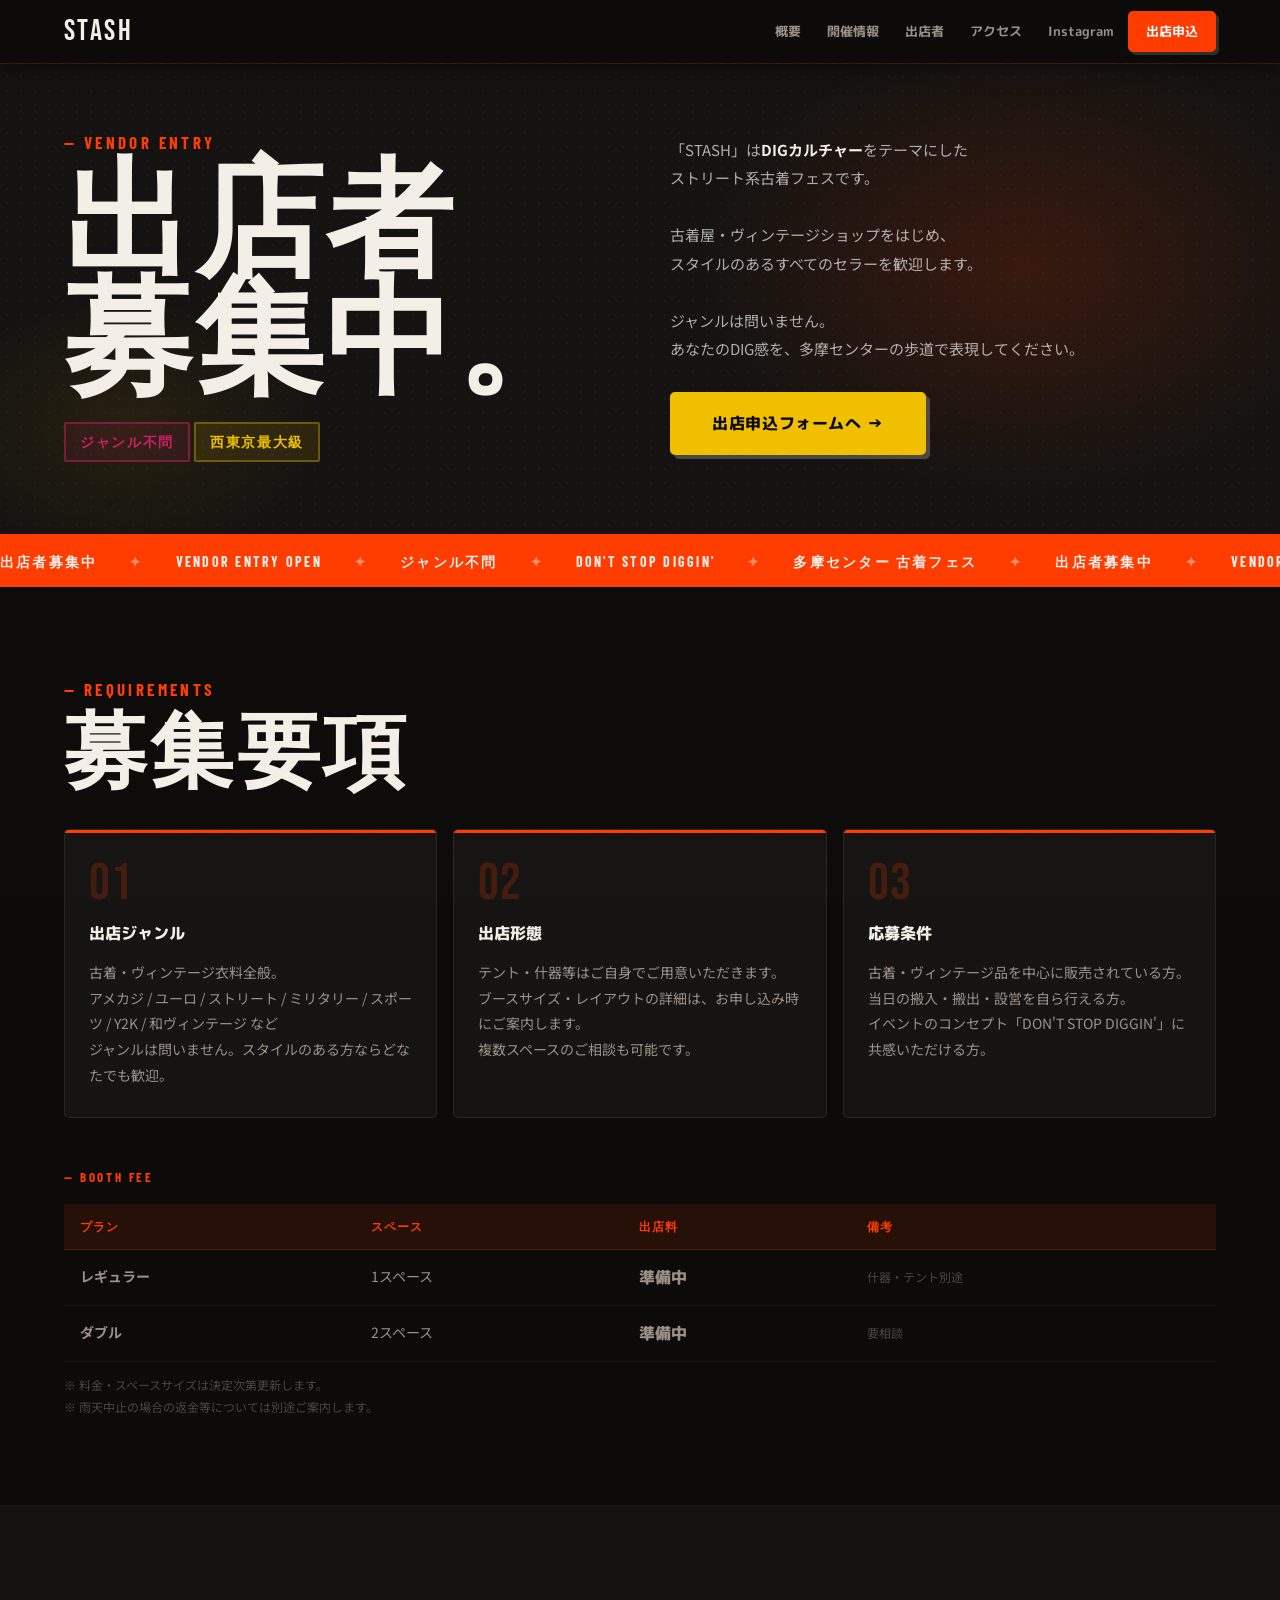
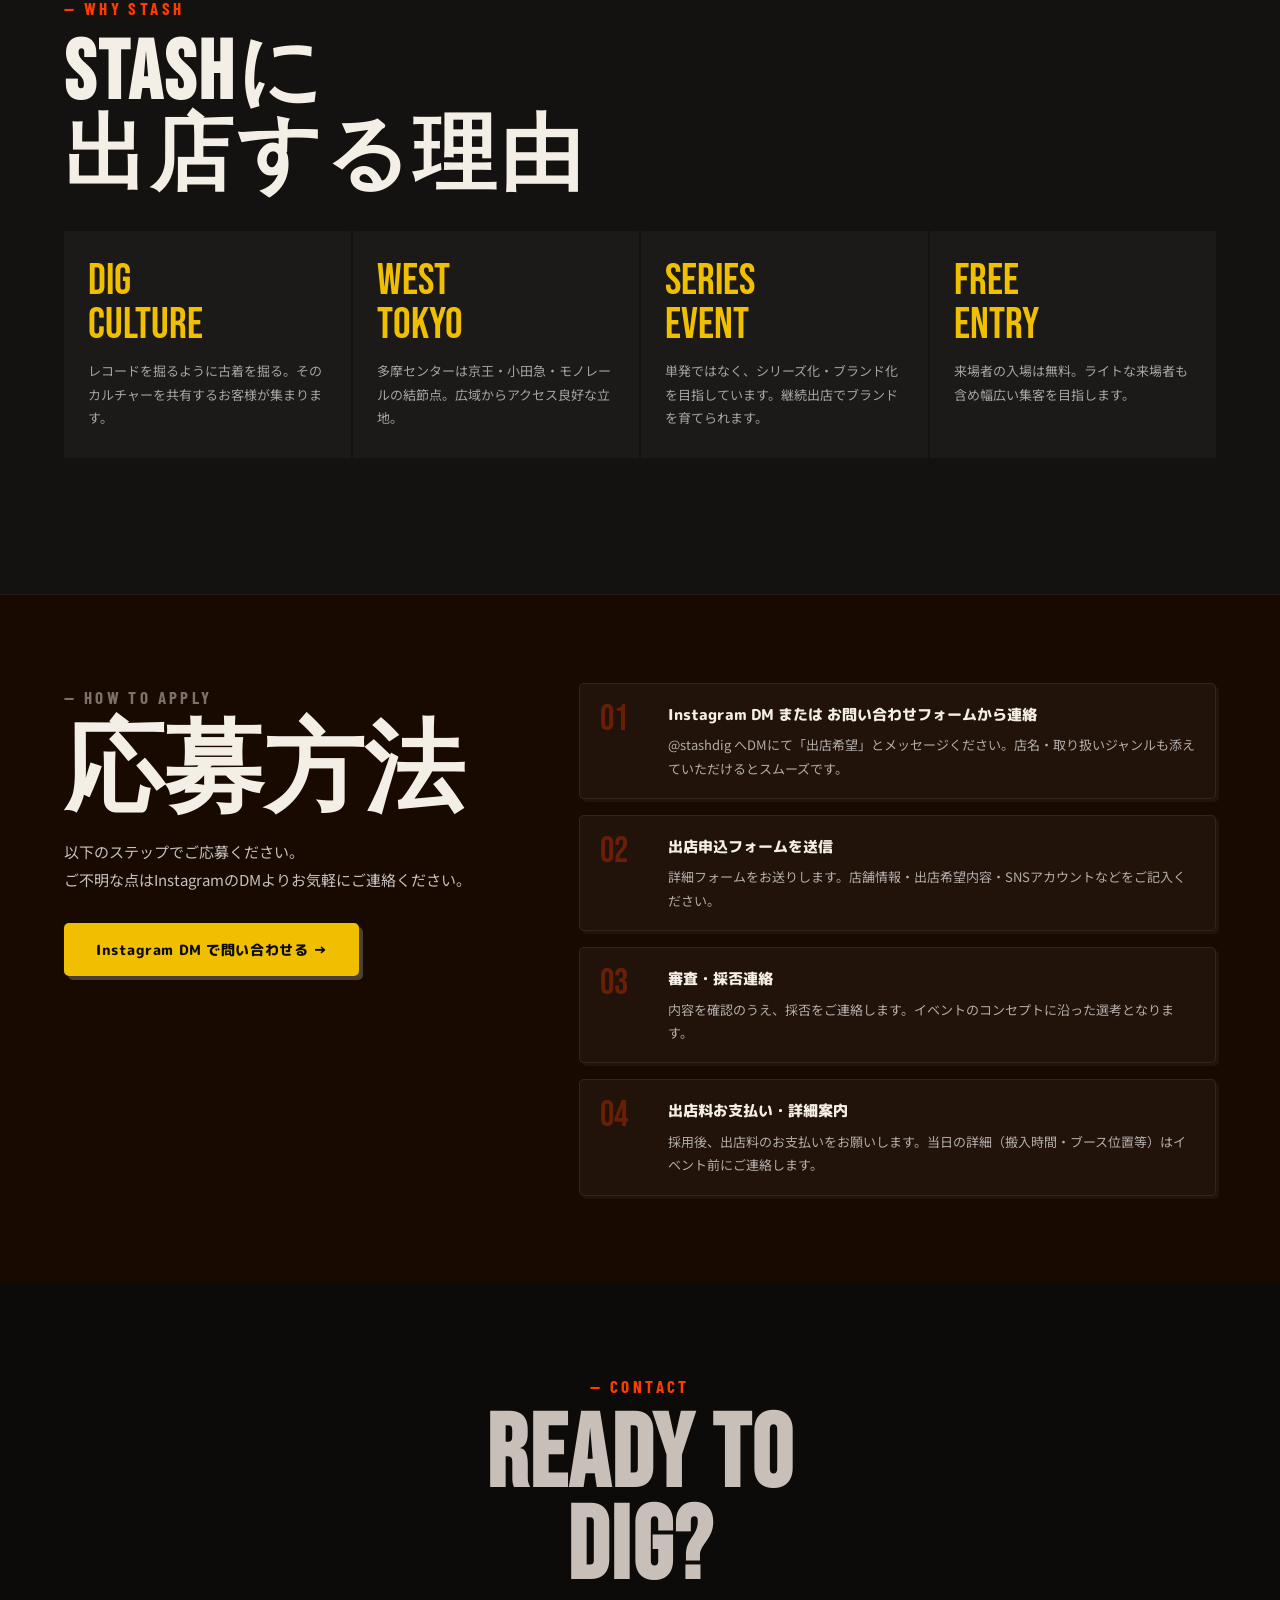
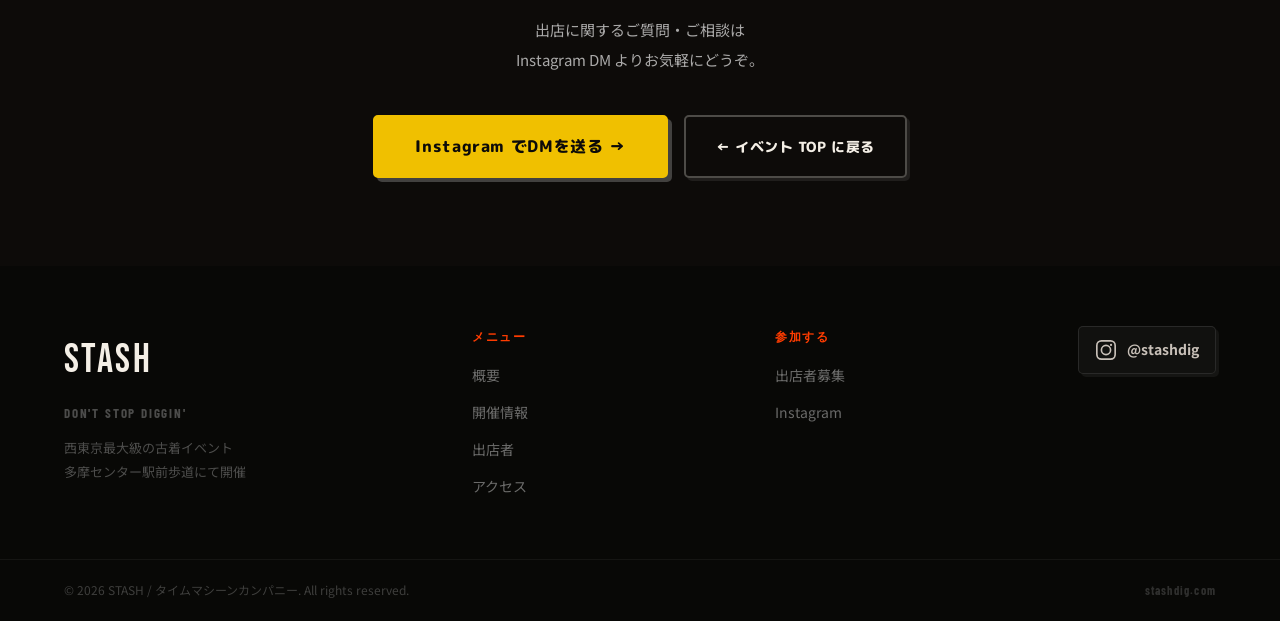
==== commit 8c44e2c8: "Rebuild for 7/1 launch: flyer-based hero, remove off-brand/placeholder content - Hero: replace virtu" ====
--- a/vendors.html
+++ b/vendors.html
@@ -105,21 +105,6 @@
 
 
   <!-- =====================================================
-       EVENT VISUAL
-  ===================================================== -->
-  <section class="section" aria-label="イベントビジュアル" style="padding-bottom:0;">
-    <div class="gallery__grid">
-      <div class="ph g-item g-item--2x2"><span class="ph__text">イベント雰囲気<br>受領資料を差し込み予定</span></div>
-      <div class="ph g-item"><span class="ph__text">画像挿入予定</span></div>
-      <div class="ph g-item"><span class="ph__text">画像挿入予定</span></div>
-      <div class="ph g-item g-item--2x1"><span class="ph__text">会場・ブース画像 差し込み予定</span></div>
-      <div class="ph g-item"><span class="ph__text">画像挿入予定</span></div>
-      <div class="ph g-item"><span class="ph__text">画像挿入予定</span></div>
-    </div>
-  </section>
-
-
-  <!-- =====================================================
        REQUIREMENTS
   ===================================================== -->
   <section class="section" aria-label="募集要項">
@@ -142,7 +127,7 @@
           <h3 class="req-card__title">出店形態</h3>
           <p class="req-card__body">
             テント・什器等はご自身でご用意いただきます。<br>
-            ブースサイズは1スペース 幅約XX m × 奥行約XX m（詳細は別途）。<br>
+            ブースサイズ・レイアウトの詳細は、お申し込み時にご案内します。<br>
             複数スペースのご相談も可能です。
           </p>
         </div>
@@ -159,7 +144,7 @@
 
       <!-- Fee table -->
       <div class="reveal" style="margin-top: var(--gap);">
-        <h3 style="font-family:var(--ff-sub);font-size:13px;letter-spacing:.2em;text-transform:uppercase;color:var(--gray);margin-bottom:16px;">— BOOTH FEE</h3>
+        <h3 style="font-family:var(--ff-sub);font-size:13px;letter-spacing:.2em;text-transform:uppercase;color:var(--orange);margin-bottom:16px;">— BOOTH FEE</h3>
         <div style="overflow-x:auto;">
           <table class="fee-table">
             <thead>
@@ -173,14 +158,14 @@
             <tbody>
               <tr>
                 <td><strong>レギュラー</strong></td>
-                <td>1スペース（約 X m × X m）</td>
-                <td class="fee-price">¥ XX,000</td>
+                <td>1スペース</td>
+                <td class="fee-price">準備中</td>
                 <td style="font-size:12px;color:var(--gray-lt);">什器・テント別途</td>
               </tr>
               <tr>
                 <td><strong>ダブル</strong></td>
-                <td>2スペース（約 X m × X m × 2）</td>
-                <td class="fee-price">¥ XX,000</td>
+                <td>2スペース</td>
+                <td class="fee-price">準備中</td>
                 <td style="font-size:12px;color:var(--gray-lt);">要相談</td>
               </tr>
             </tbody>
@@ -227,13 +212,6 @@
 
       </div>
 
-      <!-- Visual -->
-      <div style="display:grid;grid-template-columns:1fr 1fr 1fr;gap:3px;" class="reveal">
-        <div class="ph" style="aspect-ratio:3/2;"><span class="ph__text">出店者・ブース<br>画像 差し込み予定</span></div>
-        <div class="ph" style="aspect-ratio:3/2;"><span class="ph__text">イベント風景<br>差し込み予定</span></div>
-        <div class="ph" style="aspect-ratio:3/2;"><span class="ph__text">画像挿入予定</span></div>
-      </div>
-
     </div>
   </section>
 
@@ -247,7 +225,7 @@
 
         <div>
           <p class="sec-label sec-label--lt reveal">— HOW TO APPLY</p>
-          <h2 class="apply__title reveal">応募<br>方法</h2>
+          <h2 class="apply__title reveal">応募方法</h2>
           <p class="apply__body reveal">
             以下のステップでご応募ください。<br>
             ご不明な点はInstagramのDMよりお気軽にご連絡ください。
@@ -367,7 +345,7 @@
 
     <div class="footer__bottom">
       <div class="wrap">
-        <p class="footer__copy">© 2025 STASH / タイムマシーンカンパニー. All rights reserved.</p>
+        <p class="footer__copy">© 2026 STASH / タイムマシーンカンパニー. All rights reserved.</p>
         <p class="footer__url">stashdig.com</p>
       </div>
     </div>
--- a/style.css
+++ b/style.css
@@ -1,44 +1,55 @@
 /* =========================================================
    STASH — DON'T STOP DIGGIN'
-   Virtual World / Ameba Pigg Style
+   Street Culture × Vintage × Underground
    ========================================================= */
 
 /* ── Reset & Base ─────────────────────────────────────── */
 *, *::before, *::after { box-sizing: border-box; margin: 0; padding: 0; }
 
 :root {
-  --bg:          #FFF8FC;
-  --white:       #FFFFFF;
-  --text:        #2D1B5E;
-  --text-mid:    #6B5A8E;
-  --text-lt:     #A090C0;
-
-  --pink:        #FF5FA0;
-  --pink-lt:     #FFB3D3;
-  --pink-pale:   #FFF0F6;
-  --blue:        #4DC8F0;
-  --blue-pale:   #EAF7FF;
-  --mint:        #5BEAD8;
-  --yellow:      #FFD83D;
-  --purple:      #B57BEE;
-  --purple-pale: #F5EEFF;
-
-  --ff-title:   'Bebas Neue', sans-serif;
-  --ff-sub:     'Barlow Condensed', sans-serif;
-  --ff-body:    'Noto Sans JP', sans-serif;
-  --ff-round:   'M PLUS Rounded 1c', 'Nunito', 'Noto Sans JP', sans-serif;
+  /* Street culture — warm asphalt night */
+  --bg:        #0D0B09;
+  --bg-2:      #141210;
+  --bg-3:      #1C1A18;
+  --card:      rgba(255,255,255,.04);
+  --card-hov:  rgba(255,255,255,.07);
+  --white:     #F4EFE6;
+  --text:      #C8C0B8;
+  --text-mid:  #9A9088;
+  --text-lt:   #5A5450;
+
+  /* Street accent palette */
+  --orange:     #FF3C00;
+  --orange-dim: rgba(255,60,0,.10);
+  --orange-bdr: rgba(255,60,0,.32);
+  --yellow:     #F0C000;
+  --yellow-dim: rgba(240,192,0,.10);
+  --yellow-bdr: rgba(240,192,0,.32);
+  --cyan:       #00A8CC;
+  --cyan-dim:   rgba(0,168,204,.08);
+  --cyan-bdr:   rgba(0,168,204,.22);
+  --purple:     #5A3A9A;
+  --purple-lt:  #8A6ACA;
+  --purple-dim: rgba(90,58,154,.10);
+  --green:      #4A8A3A;
+  --pink:       #CC2060;
+  --pink-dim:   rgba(204,32,96,.10);
+
+  /* vendors.html inline compatibility */
+  --gray:    #3A3530;
+  --gray-lt: #4A4540;
   --ff-display: 'Bebas Neue', sans-serif;
-
   --gap:     48px;
-  --bg-2:    #2D1B5E;
-  --bg-3:    #3D2C7E;
-  --gray:    var(--text-lt);
-  --gray-lt: var(--text-lt);
+
+  --ff-title: 'Bebas Neue', sans-serif;
+  --ff-sub:   'Barlow Condensed', sans-serif;
+  --ff-body:  'Noto Sans JP', sans-serif;
+  --ff-round: 'M PLUS Rounded 1c', 'Noto Sans JP', sans-serif;
 
   --nav-h:       64px;
-  --radius:      14px;
-  --radius-sm:   8px;
-  --radius-lg:   22px;
+  --radius:      5px;
+  --radius-sm:   2px;
+  --radius-lg:   8px;
   --radius-pill: 100px;
 }
 
@@ -52,6 +63,16 @@
   overflow-x: hidden;
 }
 
+/* Film grain overlay — z-index below nav (100) so menu is never covered */
+body::after {
+  content: '';
+  position: fixed; inset: 0; z-index: 90;
+  pointer-events: none;
+  background-image: url("data:image/svg+xml,%3Csvg xmlns='http://www.w3.org/2000/svg' width='200' height='200'%3E%3Cfilter id='n'%3E%3CfeTurbulence type='fractalNoise' baseFrequency='0.85' numOctaves='4' stitchTiles='stitch'/%3E%3C/filter%3E%3Crect width='200' height='200' filter='url(%23n)' opacity='1'/%3E%3C/svg%3E");
+  opacity: .045;
+  mix-blend-mode: overlay;
+}
+
 img { max-width: 100%; height: auto; display: block; }
 ul  { list-style: none; }
 a   { color: inherit; text-decoration: none; }
@@ -66,139 +87,173 @@
 .reveal-delay-2 { transition-delay: .24s; }
 .reveal-delay-3 { transition-delay: .36s; }
 
-/* ── Placeholder ────────────────────────────────────────── */
+/* ── Placeholder — raw print / halftone ───────────────── */
 .ph {
-  background: linear-gradient(135deg, var(--pink-pale) 0%, var(--blue-pale) 100%);
-  border: 2.5px dashed var(--pink-lt);
-  border-radius: var(--radius);
+  background: rgba(255,255,255,.03);
+  border: 1px solid rgba(255,255,255,.09);
+  border-radius: var(--radius-sm);
   display: flex; align-items: center; justify-content: center;
-  text-align: center;
-  color: var(--text-lt);
-  font-size: 12px; line-height: 1.6; padding: 16px;
-}
-
-/* ── Tags ─────────────────────────────────────────────── */
+  text-align: center; position: relative; overflow: hidden;
+  color: var(--text-mid); font-size: 12px; line-height: 1.6; padding: 16px;
+}
+/* Halftone dot grid */
+.ph::before {
+  content: '';
+  position: absolute; inset: 0; z-index: 1;
+  background-image: radial-gradient(circle, rgba(255,255,255,.055) 1px, transparent 1px);
+  background-size: 10px 10px;
+  pointer-events: none;
+}
+/* Tape strip at top */
+.ph::after {
+  content: '';
+  position: absolute; z-index: 2; top: 0; left: 50%;
+  transform: translateX(-50%);
+  width: 52px; height: 14px;
+  background: rgba(255,240,160,.15);
+  border-radius: 0 0 3px 3px;
+  pointer-events: none;
+}
+.ph__text { position: relative; z-index: 3; }
+
+/* ── Tags — stamp style ───────────────────────────────── */
 .tag {
   display: inline-flex; align-items: center;
   padding: 6px 14px;
-  background: var(--white);
-  border: 2px solid var(--pink-lt);
-  border-radius: var(--radius-pill);
-  font-size: 12px; font-weight: 700;
-  font-family: var(--ff-sub); letter-spacing: .06em;
-  color: var(--pink);
-  box-shadow: 0 2px 8px rgba(255,95,160,.12);
-}
-.tag--sm     { padding: 4px 10px; font-size: 11px; }
-.tag--blue   { border-color: var(--blue);   color: var(--blue); }
-.tag--purple { border-color: var(--purple); color: var(--purple); }
-
-/* ── Buttons ─────────────────────────────────────────── */
+  background: transparent;
+  border: 2px solid var(--orange);
+  border-radius: 2px;
+  font-size: 14px; font-weight: 900;
+  font-family: var(--ff-sub); letter-spacing: .12em;
+  color: var(--orange); text-transform: uppercase;
+}
+.tag--sm     { padding: 3px 9px; font-size: 12px; }
+.tag--orange { border-color: var(--orange); color: var(--orange); background: var(--orange-dim); }
+.tag--purple { border-color: rgba(138,106,202,.50); color: var(--purple-lt); background: var(--purple-dim); }
+.tag--white  { border-color: rgba(244,239,230,.22); color: var(--white); background: rgba(255,255,255,.05); }
+.tag--red    { border-color: rgba(204,32,96,.45); color: var(--pink); background: var(--pink-dim); }
+.tag--yellow { border-color: var(--yellow-bdr); color: var(--yellow); background: var(--yellow-dim); }
+.tag--blue   { border-color: var(--cyan-bdr); color: var(--cyan); background: var(--cyan-dim); }
+
+/* ── Buttons — flat + offset shadow ──────────────────── */
 .btn {
   display: inline-flex; align-items: center; justify-content: center;
-  padding: 14px 32px;
-  border-radius: var(--radius-pill);
-  font-size: 14px; font-weight: 800;
-  font-family: var(--ff-round); letter-spacing: .04em;
-  cursor: pointer;
-  transition: transform .18s, box-shadow .18s;
-  border: none; text-decoration: none;
-}
-.btn:hover { transform: translateY(-2px); }
+  padding: 13px 30px; border-radius: var(--radius);
+  font-size: 14px; font-weight: 800; font-family: var(--ff-round);
+  letter-spacing: .04em; cursor: pointer;
+  transition: transform .12s, box-shadow .12s, filter .12s;
+  border: 2px solid transparent; text-decoration: none;
+}
+.btn:hover  { transform: translate(-2px, -2px); }
+.btn:active { transform: translate(1px, 1px); box-shadow: 1px 1px 0 rgba(255,255,255,.10) !important; }
+
+.btn--cyan {
+  background: var(--cyan); color: #fff;
+  border-color: var(--cyan);
+  box-shadow: 4px 4px 0 rgba(255,255,255,.18);
+}
+.btn--cyan:hover { box-shadow: 6px 6px 0 rgba(255,255,255,.18); filter: brightness(1.08); }
+
+.btn--orange {
+  background: var(--orange); color: #fff;
+  border-color: var(--orange);
+  box-shadow: 4px 4px 0 rgba(255,255,255,.18);
+}
+.btn--orange:hover { box-shadow: 6px 6px 0 rgba(255,255,255,.18); filter: brightness(1.08); }
+
+.btn--yellow {
+  background: var(--yellow); color: #0D0B09;
+  border-color: var(--yellow);
+  box-shadow: 4px 4px 0 rgba(255,255,255,.22);
+}
+.btn--yellow:hover { box-shadow: 6px 6px 0 rgba(255,255,255,.22); filter: brightness(1.05); }
+
+.btn--outline {
+  background: transparent; color: var(--white);
+  border-color: rgba(244,239,230,.28);
+  box-shadow: 3px 3px 0 rgba(255,255,255,.08);
+}
+.btn--outline:hover { background: rgba(255,255,255,.04); box-shadow: 5px 5px 0 rgba(255,255,255,.08); filter: brightness(1); }
 
 .btn--pink {
-  background: linear-gradient(135deg, var(--pink) 0%, #FF8AC8 100%);
-  color: #fff;
-  box-shadow: 0 6px 24px rgba(255,95,160,.45), 0 2px 0 rgba(180,0,80,.20);
-}
-.btn--pink:hover { box-shadow: 0 10px 32px rgba(255,95,160,.60); }
-
-.btn--yellow {
-  background: linear-gradient(135deg, var(--yellow) 0%, #FFE87A 100%);
-  color: var(--text);
-  box-shadow: 0 6px 24px rgba(255,216,61,.45), 0 2px 0 rgba(160,120,0,.20);
-}
-.btn--yellow:hover { box-shadow: 0 10px 32px rgba(255,216,61,.60); }
-
-.btn--outline {
-  background: var(--white); color: var(--pink);
-  border: 2.5px solid var(--pink);
-  box-shadow: 0 4px 16px rgba(255,95,160,.15);
-}
-.btn--outline:hover { background: var(--pink-pale); }
-
-.btn--sm { padding: 10px 22px; font-size: 13px; }
-.btn--lg { padding: 18px 44px; font-size: 16px; }
+  background: var(--orange); color: #fff;
+  border-color: var(--orange);
+  box-shadow: 4px 4px 0 rgba(255,255,255,.18);
+}
+.btn--pink:hover { box-shadow: 6px 6px 0 rgba(255,255,255,.18); filter: brightness(1.08); }
+
+.btn--sm { padding: 9px 20px; font-size: 13px; }
+.btn--lg { padding: 16px 40px; font-size: 16px; }
 
 /* ── Section label ───────────────────────────────────── */
 .sec-label {
   font-family: var(--ff-sub);
-  font-size: clamp(13px, 1.5vw, 18px);
-  font-weight: 700; letter-spacing: .18em; text-transform: uppercase;
-  color: var(--pink); margin-bottom: 10px;
-}
-.sec-label--lt { color: rgba(255,255,255,.75); }
+  font-size: clamp(13px, 1.5vw, 17px);
+  font-weight: 700; letter-spacing: .20em; text-transform: uppercase;
+  color: var(--orange); margin-bottom: 10px;
+}
+.sec-label--lt { color: rgba(244,239,230,.45); }
 
 /* ── Section title ───────────────────────────────────── */
 .sec-title {
   font-family: var(--ff-title);
   font-size: clamp(44px, 6.5vw, 84px);
-  line-height: 1; letter-spacing: .04em;
-  color: var(--text); margin-bottom: 32px;
+  line-height: 1; letter-spacing: .04em; color: var(--white); margin-bottom: 32px;
 }
 
 /* =========================================================
    NAV
    ========================================================= */
 .nav {
-  position: fixed; top: 0; left: 0; right: 0; z-index: 100;
+  position: fixed; top: 0; left: 0; right: 0; z-index: 200;
   height: var(--nav-h);
-  background: rgba(255,255,255,.92);
-  backdrop-filter: blur(14px); -webkit-backdrop-filter: blur(14px);
-  border-bottom: 2.5px solid rgba(255,95,160,.18);
-  box-shadow: 0 2px 24px rgba(255,95,160,.10);
+  /* backdrop-filter は ::before に移動 — 直接設定すると子の position:fixed の
+     containing block がnavに制限されてドロワーが64pxに潰れるバグを回避 */
+  border-bottom: 1px solid rgba(255,60,0,.14);
+  box-shadow: 0 2px 24px rgba(0,0,0,.50);
   transition: border-color .3s;
 }
-.nav__inner {
-  height: 100%;
-  display: flex; align-items: center; justify-content: space-between;
-}
+.nav::before {
+  content: '';
+  position: absolute; inset: 0; z-index: -1;
+  background: rgba(13,11,9,.92);
+  backdrop-filter: blur(16px); -webkit-backdrop-filter: blur(16px);
+}
+.nav__inner { height: 100%; display: flex; align-items: center; justify-content: space-between; }
 .nav__logo {
   font-family: var(--ff-title); font-size: 30px; letter-spacing: .08em;
-  background: linear-gradient(135deg, var(--pink) 0%, var(--purple) 100%);
-  -webkit-background-clip: text; -webkit-text-fill-color: transparent; background-clip: text;
+  color: var(--white);
   text-decoration: none;
 }
 .nav__menu { display: flex; align-items: center; gap: 2px; list-style: none; }
 .nav__menu a {
   font-family: var(--ff-round); font-size: 13px; font-weight: 700;
-  padding: 8px 13px; border-radius: var(--radius-pill);
+  padding: 7px 12px; border-radius: var(--radius);
   color: var(--text-mid);
   transition: background .2s, color .2s; text-decoration: none; display: block;
 }
-.nav__menu a:hover,
-.nav__menu a.active { background: var(--pink-pale); color: var(--pink); }
+.nav__menu a:hover, .nav__menu a.active {
+  background: var(--orange-dim); color: var(--orange);
+}
 .nav__entry {
-  background: linear-gradient(135deg, var(--pink) 0%, #FF8AC8 100%) !important;
+  background: var(--orange) !important;
   color: #fff !important;
-  box-shadow: 0 4px 16px rgba(255,95,160,.35);
-  padding: 8px 18px !important;
-}
-.nav__entry:hover {
-  opacity: .9;
-  background: linear-gradient(135deg, var(--pink) 0%, #FF8AC8 100%) !important;
-}
+  border: 2px solid var(--orange) !important;
+  box-shadow: 3px 3px 0 rgba(255,255,255,.15);
+  padding: 7px 16px !important; border-radius: var(--radius) !important;
+}
+.nav__entry:hover { filter: brightness(1.1); background: var(--orange) !important; }
 .nav__close-li { display: none; }
 
 .nav__burger {
   display: none; flex-direction: column; gap: 5px;
   width: 36px; height: 36px; justify-content: center;
-  background: var(--pink-pale); border: 2px solid var(--pink-lt);
-  border-radius: 50%; cursor: pointer; padding: 0;
+  background: var(--orange-dim); border: 1.5px solid var(--orange-bdr);
+  border-radius: var(--radius); cursor: pointer; padding: 0;
 }
 .nav__burger span {
-  display: block; height: 2.5px; width: 18px; margin: 0 auto;
-  background: var(--pink); border-radius: 2px;
+  display: block; height: 2px; width: 18px; margin: 0 auto;
+  background: var(--orange); border-radius: 2px;
   transition: transform .28s, opacity .28s;
 }
 
@@ -206,205 +261,159 @@
   .nav__burger { display: flex; }
   .nav__menu {
     position: fixed; top: 0; right: -100%; bottom: 0;
-    width: min(80vw, 300px);
+    width: min(80vw, 320px);
     flex-direction: column; align-items: flex-start;
-    background: var(--white); border-left: 3px solid var(--pink-lt);
+    background: var(--bg-2);
+    border-left: 1.5px solid rgba(255,60,0,.22);
     padding: 20px 18px;
-    box-shadow: -8px 0 40px rgba(255,95,160,.20);
+    box-shadow: -8px 0 40px rgba(0,0,0,.80);
     transition: right .32s cubic-bezier(.4,0,.2,1);
-    overflow-y: auto; gap: 4px; z-index: 200;
+    overflow-y: auto; gap: 4px; z-index: 300;
   }
   .nav__menu.open { right: 0; }
   .nav__close-li { display: block; align-self: flex-end; margin-bottom: 16px; }
   .nav__close {
-    background: var(--pink-pale); border: 2px solid var(--pink-lt);
-    color: var(--pink); font-size: 18px;
-    width: 36px; height: 36px; border-radius: 50%; cursor: pointer;
+    background: var(--orange-dim); border: 1.5px solid var(--orange-bdr);
+    color: var(--orange); font-size: 18px;
+    width: 36px; height: 36px; border-radius: var(--radius); cursor: pointer;
     display: flex; align-items: center; justify-content: center;
   }
   .nav__menu li { width: 100%; }
   .nav__menu a { display: block; width: 100%; padding: 12px 16px; font-size: 15px; }
-  .nav__entry {
-    display: block !important; text-align: center !important;
-    margin-top: 8px; padding: 12px 16px !important;
-  }
-}
-
-/* =========================================================
-   HERO — Virtual World Sky
+  .nav__entry { display: block !important; text-align: center !important; margin-top: 8px; padding: 12px 16px !important; }
+}
+
+/* =========================================================
+   HERO — Underground Street / Warehouse Night
    ========================================================= */
 .hero {
-  position: relative;
-  min-height: 100svh;
-  padding-top: var(--nav-h);
-  overflow: hidden;
-  display: flex; align-items: center;
-}
-
-/* Sky gradient background */
-.hero__sky {
+  position: relative; min-height: 100svh; padding-top: var(--nav-h);
+  overflow: hidden; display: flex; align-items: center;
+}
+
+/* Concrete wall — dark asphalt + halftone dots + flyer color bleeds */
+.hero__wall {
   position: absolute; inset: 0; z-index: 0;
-  background: linear-gradient(
-    180deg,
-    #A8D8FF 0%,
-    #C8C4FF 22%,
-    #EAB8FF 44%,
-    #FFBEDD 68%,
-    #FFE4B0 100%
-  );
-}
-/* Clouds */
-.hero__sky::before {
+  background: var(--bg);
+  background-image: radial-gradient(circle, rgba(255,255,255,.045) 1px, transparent 1px);
+  background-size: 14px 14px;
+}
+.hero__wall::before {
   content: '';
   position: absolute; inset: 0;
   background-image:
-    radial-gradient(ellipse 160px 75px at 16% 20%, rgba(255,255,255,.88) 0%, transparent 100%),
-    radial-gradient(ellipse 220px 95px at 26% 15%, rgba(255,255,255,.72) 0%, transparent 100%),
-    radial-gradient(ellipse 130px 62px at 35% 26%, rgba(255,255,255,.62) 0%, transparent 100%),
-    radial-gradient(ellipse 190px 85px at 70% 12%, rgba(255,255,255,.82) 0%, transparent 100%),
-    radial-gradient(ellipse 260px 110px at 82% 8%,  rgba(255,255,255,.68) 0%, transparent 100%),
-    radial-gradient(ellipse 170px 72px at 92% 22%, rgba(255,255,255,.58) 0%, transparent 100%);
+    radial-gradient(ellipse 640px 480px at 50% 42%, rgba(43,179,173,.16) 0%, transparent 62%),
+    radial-gradient(ellipse 480px 360px at 12% 78%, rgba(204,32,96,.12) 0%, transparent 62%),
+    radial-gradient(ellipse 420px 320px at 88% 14%, rgba(240,192,0,.10) 0%, transparent 62%),
+    radial-gradient(ellipse 300px 260px at 90% 88%, rgba(255,60,0,.08) 0%, transparent 62%);
   pointer-events: none;
 }
-/* Isometric ground at bottom */
-.hero__sky::after {
+.hero__wall::after {
   content: '';
-  position: absolute; bottom: 0; left: 0; right: 0;
-  height: 26%;
-  background:
-    linear-gradient(to bottom, transparent 0%, rgba(255,190,220,.52) 100%),
-    repeating-linear-gradient(
-      60deg,
-      rgba(255,255,255,.22) 0px, rgba(255,255,255,.22) 1px, transparent 1px, transparent 38px
-    ),
-    repeating-linear-gradient(
-      -60deg,
-      rgba(255,255,255,.22) 0px, rgba(255,255,255,.22) 1px, transparent 1px, transparent 38px
-    );
+  position: absolute; inset: 0;
+  background: linear-gradient(to bottom, rgba(13,11,9,.30) 0%, transparent 28%, transparent 72%, rgba(13,11,9,.55) 100%);
   pointer-events: none;
 }
 
-/* Character */
-.hero__chara {
-  position: absolute; right: 0; bottom: 0;
-  width: clamp(260px, 38vw, 520px);
-  z-index: 5; pointer-events: none;
-  animation: hero-float 5s ease-in-out infinite;
-  transform-origin: bottom center;
-}
-.hero__chara-img {
-  width: 100%; display: block;
-  mix-blend-mode: multiply;
-  filter: drop-shadow(0 -4px 40px rgba(255,150,210,.55))
-          drop-shadow(0 8px 40px rgba(160,80,255,.32));
-}
-.hero__chara-badge {
-  position: absolute; top: -2px; left: 50%;
-  transform: translateX(-50%);
-  background: linear-gradient(135deg, var(--pink) 0%, var(--purple) 100%);
-  color: #fff; font-family: var(--ff-round); font-size: 11px; font-weight: 800;
-  padding: 5px 16px; border-radius: var(--radius-pill); white-space: nowrap;
-  box-shadow: 0 4px 14px rgba(255,95,160,.45); letter-spacing: .04em;
-}
-
-/* Floating sparkles */
-.hero__sparkle {
+/* ── Sticker bomb — flyer taglines scattered as stickers ── */
+.hero__stickers {
+  position: absolute; inset: var(--nav-h) 0 0 0; z-index: 2; pointer-events: none; overflow: hidden;
+}
+.hsticker {
   position: absolute;
-  animation: sparkle-pop 2.8s ease-in-out infinite;
-  pointer-events: none;
-}
-.hero__sparkle:nth-child(3) { top: 10%; left:  8%; color: var(--pink);   font-size: 26px; animation-delay: 0s; }
-.hero__sparkle:nth-child(4) { top:  7%; right:14%; color: var(--purple); font-size: 18px; animation-delay: .85s; }
-.hero__sparkle:nth-child(5) { top: 30%; left:  3%; color: var(--yellow); font-size: 15px; animation-delay: 1.6s; }
-.hero__sparkle:nth-child(6) { bottom: 34%; right:16%; color: var(--blue); font-size: 17px; animation-delay: 2.2s; }
-
-@keyframes hero-float {
-  0%, 100% { transform: translateY(0); }
-  50%       { transform: translateY(-20px); }
-}
-@keyframes sparkle-pop {
-  0%, 100% { opacity: .2; transform: scale(.55) rotate(0deg); }
-  50%       { opacity: 1;  transform: scale(1.3)  rotate(32deg); }
-}
-
-/* Content */
+  font-family: var(--ff-sub); font-weight: 900; text-transform: uppercase;
+  letter-spacing: .04em; line-height: 1; text-align: center;
+  padding: 9px 14px; border-radius: 6px;
+  color: #14110E;
+  box-shadow: 2px 3px 0 rgba(0,0,0,.45);
+  animation: sticker-pulse 5s ease-in-out infinite;
+}
+@keyframes sticker-pulse { 0%, 100% { opacity: .92; } 50% { opacity: 1; } }
+.hsticker--a { top: 11%; right: 7%;  font-size: clamp(16px,2.4vw,30px); background: #2BB3AD; transform: rotate(-6deg); }
+.hsticker--b { top: 6%;  left: 6%;   font-size: clamp(13px,1.6vw,19px); background: #BFE3F0; color:#1B5E6E; transform: rotate(5deg); border-radius: 50px; }
+.hsticker--c { top: 30%; left: 3%;   font-size: clamp(12px,1.5vw,17px); background: #E4FF54; transform: rotate(-4deg); }
+.hsticker--d { bottom: 20%; left: 5%; font-size: clamp(12px,1.4vw,16px); background: #FF7BAA; transform: rotate(4deg); }
+.hsticker--e { bottom: 9%; right: 8%; font-size: clamp(14px,1.8vw,22px); background: #F0C000; transform: rotate(-5deg); border-radius: 50%; width: clamp(86px,11vw,128px); height: clamp(86px,11vw,128px); display:flex; align-items:center; justify-content:center; }
+.hsticker--f { bottom: 26%; right: 5%; font-size: clamp(11px,1.3vw,15px); background: #C9BBA0; color:#2B2317; transform: rotate(3deg); }
+.hsticker--g { top: 48%; right: 3%;   font-size: clamp(12px,1.5vw,17px); background: #FF3C00; color:#fff; transform: rotate(6deg); }
+@media (max-width: 640px) {
+  .hsticker--c, .hsticker--f, .hsticker--g { display: none; }
+}
+
+/* Content — left-anchored */
 .hero__content {
-  position: relative; z-index: 10;
-  padding: 48px 0 80px;
-}
-@media (min-width: 901px) { .hero__content { max-width: 58%; } }
-
-.hero__tags { display: flex; gap: 8px; flex-wrap: wrap; margin-bottom: 22px; }
-
+  position: relative; z-index: 10; width: 100%;
+  max-width: 1080px; margin: 0 auto;
+  padding: 64px max(24px, 5vw) 96px;
+  text-align: center;
+}
+
+.hero__eyebrow {
+  display: inline-block;
+  background: var(--white); color: #14110E;
+  font-family: var(--ff-round); font-weight: 800;
+  font-size: clamp(12px, 1.5vw, 15px); letter-spacing: .04em;
+  padding: 7px 16px; margin-bottom: 22px;
+  box-shadow: 2px 3px 0 rgba(0,0,0,.5);
+}
+
+/* Halftone STASH — teal letters punched with a dark dot grid (flyer logo) */
 .hero__title {
   font-family: var(--ff-title);
-  font-size: clamp(80px, 15vw, 170px);
-  line-height: .88; letter-spacing: .02em; margin-bottom: 18px;
-  background: linear-gradient(135deg, #FF5FA0 0%, #B57BEE 50%, #4DC8F0 100%);
-  -webkit-background-clip: text; -webkit-text-fill-color: transparent; background-clip: text;
-  filter: drop-shadow(0 4px 0 rgba(255,95,160,.22));
-}
-
-/* Speech bubble for subtitle */
-.hero__sub-bubble {
-  display: inline-block; position: relative;
-  background: var(--white); border: 3px solid var(--pink-lt);
-  border-radius: var(--radius-lg); padding: 12px 22px;
-  margin-bottom: 24px;
-  box-shadow: 0 4px 20px rgba(255,95,160,.18);
-}
-.hero__sub-bubble::before {
-  content: '';
-  position: absolute; left: 30px; top: -15px;
-  border: 7px solid transparent; border-bottom-color: var(--pink-lt);
-}
-.hero__sub-bubble::after {
-  content: '';
-  position: absolute; left: 31px; top: -10px;
-  border: 6px solid transparent; border-bottom-color: var(--white);
-}
-.hero__sub {
-  font-family: var(--ff-sub);
-  font-size: clamp(18px, 2.8vw, 32px);
-  font-weight: 900; letter-spacing: .14em; text-transform: uppercase;
-  color: var(--pink); line-height: 1.2;
+  font-size: clamp(96px, 19vw, 230px); line-height: .82; letter-spacing: .03em;
+  margin-bottom: 10px;
+  background-color: #2BB3AD;
+  background-image: radial-gradient(circle, rgba(13,11,9,.62) 1.6px, transparent 1.9px);
+  background-size: 9px 9px;
+  -webkit-background-clip: text; -webkit-text-fill-color: transparent;
+  background-clip: text; color: transparent;
+  filter: drop-shadow(3px 4px 0 rgba(0,0,0,.45)) drop-shadow(0 0 36px rgba(43,179,173,.25));
+}
+
+.hero__script {
+  font-family: var(--ff-sub); font-style: italic; font-weight: 700;
+  font-size: clamp(24px, 4.6vw, 56px); letter-spacing: .01em;
+  color: var(--white); margin-bottom: 26px;
+  text-shadow: 2px 2px 0 rgba(0,0,0,.5);
 }
 
 .hero__lead {
-  font-size: clamp(14px, 1.5vw, 17px);
-  line-height: 1.9; color: var(--text-mid); margin-bottom: 28px;
-}
-.hero__lead strong { color: var(--text); font-weight: 700; }
+  font-size: clamp(13px, 1.5vw, 16px); line-height: 1.9; color: var(--text);
+  margin: 0 auto 30px; max-width: 620px;
+}
+.hero__lead strong { color: var(--white); font-weight: 700; }
 
 .hero__meta {
-  display: grid; grid-template-columns: 1fr 1fr;
-  gap: 10px; margin-bottom: 32px; max-width: 460px;
+  display: grid; grid-template-columns: repeat(4, 1fr); gap: 10px;
+  margin: 0 auto 24px; max-width: 760px;
 }
 .hero__meta-item {
-  background: rgba(255,255,255,.88);
-  border: 2px solid rgba(255,95,160,.22); border-radius: var(--radius);
+  background: var(--card);
+  border: 1px solid rgba(255,255,255,.08); border-radius: var(--radius);
   padding: 12px 16px;
-  box-shadow: 0 3px 16px rgba(255,95,160,.10);
-  backdrop-filter: blur(6px);
 }
 .hero__meta-key {
-  display: block; font-family: var(--ff-sub); font-size: 11px; font-weight: 700;
-  letter-spacing: .15em; text-transform: uppercase; color: var(--pink); margin-bottom: 4px;
+  display: block; font-family: var(--ff-sub); font-size: 10px; font-weight: 700;
+  letter-spacing: .15em; text-transform: uppercase; color: var(--orange); margin-bottom: 4px;
 }
 .hero__meta-val {
-  display: block; font-family: var(--ff-round); font-size: 14px; font-weight: 700; color: var(--text);
+  display: block; font-family: var(--ff-round); font-size: 14px; font-weight: 700; color: var(--white);
 }
 
 /* Scroll indicator */
+.hero__host {
+  font-family: var(--ff-sub); font-size: clamp(11px, 1.3vw, 14px); font-weight: 600;
+  letter-spacing: .06em; color: var(--text-mid);
+}
+
 .hero__scroll {
   position: absolute; bottom: 24px; left: 50%; transform: translateX(-50%);
   width: 28px; height: 44px;
-  border: 2.5px solid var(--pink-lt); border-radius: var(--radius-pill); z-index: 10;
+  border: 2px solid rgba(255,60,0,.28); border-radius: var(--radius-pill); z-index: 10;
 }
 .hero__scroll::before {
-  content: '';
-  position: absolute; top: 7px; left: 50%; transform: translateX(-50%);
-  width: 5px; height: 9px; background: var(--pink); border-radius: var(--radius-pill);
+  content: ''; position: absolute; top: 7px; left: 50%; transform: translateX(-50%);
+  width: 5px; height: 9px; background: var(--orange); border-radius: var(--radius-pill);
   animation: scroll-dot 1.8s ease-in-out infinite;
 }
 @keyframes scroll-dot {
@@ -413,12 +422,14 @@
   100% { top: 7px; opacity: 0; }
 }
 
-@media (max-width: 900px) {
-  .hero__chara { display: none; }
-  .hero__meta { max-width: 100%; }
+@media (max-width: 760px) {
+  .hero__meta { grid-template-columns: 1fr 1fr; max-width: 420px; }
 }
 @media (max-width: 480px) {
-  .hero__meta { grid-template-columns: 1fr; }
+  .hero__meta { gap: 8px; }
+  .hero__meta-item { padding: 10px 12px; }
+  .hero__meta-key { font-size: 11px; }
+  .hero__meta-val { font-size: 15px; }
 }
 
 /* =========================================================
@@ -426,42 +437,49 @@
    ========================================================= */
 .ticker {
   overflow: hidden;
-  background: linear-gradient(90deg, var(--pink) 0%, var(--purple) 50%, var(--blue) 100%);
-  padding: 14px 0; white-space: nowrap; position: relative; z-index: 5;
+  background: var(--orange);
+  padding: 13px 0; white-space: nowrap; position: relative; z-index: 5;
 }
 .ticker__rail {
   display: inline-flex; gap: 32px;
   animation: ticker-roll 14s linear infinite;
 }
 .ticker__rail span {
-  font-family: var(--ff-sub); font-size: 15px; font-weight: 700;
-  letter-spacing: .16em; text-transform: uppercase; color: rgba(255,255,255,.90);
+  font-family: var(--ff-sub); font-size: 14px; font-weight: 700;
+  letter-spacing: .16em; text-transform: uppercase; color: rgba(255,255,255,.92);
 }
 .ticker__dot { color: rgba(255,255,255,.40) !important; }
-@keyframes ticker-roll {
-  from { transform: translateX(0); }
-  to   { transform: translateX(-50%); }
-}
-
-/* =========================================================
-   ABOUT / CONCEPT
-   ========================================================= */
-.about.section { background: var(--purple-pale); }
+@keyframes ticker-roll { from { transform: translateX(0); } to { transform: translateX(-50%); } }
+
+/* =========================================================
+   ABOUT / CONCEPT — Record shop / vintage poster wall
+   ========================================================= */
+.about.section {
+  background: #13100A;
+  /* Diagonal hatching — aged wallpaper / sticker-bombed wall */
+  background-image:
+    repeating-linear-gradient(
+      -45deg,
+      transparent, transparent 20px,
+      rgba(255,255,255,.013) 20px, rgba(255,255,255,.013) 21px
+    );
+  position: relative; overflow: visible;
+}
 
 .about__inner { display: grid; grid-template-columns: 1fr 1fr; gap: 64px; align-items: center; }
 
 .about__heading {
   font-family: var(--ff-title);
   font-size: clamp(54px, 7.5vw, 100px); line-height: 1; letter-spacing: .02em;
-  color: var(--text); margin-bottom: 24px;
+  color: var(--white); margin-bottom: 24px;
 }
 .about__heading-accent {
-  background: linear-gradient(135deg, var(--pink) 0%, var(--purple) 100%);
+  background: linear-gradient(135deg, var(--orange) 0%, var(--yellow) 100%);
   -webkit-background-clip: text; -webkit-text-fill-color: transparent; background-clip: text;
 }
 .about__body { margin-bottom: 24px; }
-.about__body p { font-size: 15px; line-height: 1.9; color: var(--text-mid); margin-bottom: 16px; }
-.about__body strong { color: var(--text); font-weight: 700; }
+.about__body p { font-size: 15px; line-height: 1.9; color: var(--text); margin-bottom: 16px; }
+.about__body strong { color: var(--white); font-weight: 700; }
 .about__tags { display: flex; gap: 8px; flex-wrap: wrap; }
 
 .about__visual { position: relative; }
@@ -475,77 +493,86 @@
 .ab-img--s2   { grid-row: 2/3; grid-column: 1/2; }
 .ab-img--wide { grid-row: 2/4; grid-column: 2/3; height: auto; }
 
-.about__chara-wrap {
-  position: absolute; bottom: -20px; right: -20px; width: 120px; z-index: 4;
-}
+.about__chara-wrap { position: absolute; bottom: -20px; right: -20px; width: 120px; z-index: 4; }
 .about__chara-float {
-  width: 100%; display: block;
-  mix-blend-mode: multiply;
-  filter: drop-shadow(0 4px 18px rgba(255,95,160,.40));
-  animation: hero-float 5.5s ease-in-out infinite;
+  width: 100%; display: block; mix-blend-mode: multiply;
+  filter: drop-shadow(0 4px 18px rgba(255,60,0,.30));
+  animation: float-bob 5.5s ease-in-out infinite;
   animation-delay: 1.2s; transform: rotate(8deg);
 }
+@keyframes float-bob { 0%, 100% { transform: rotate(8deg) translateY(0); } 50% { transform: rotate(8deg) translateY(-14px); } }
 
 .tape-stripe {
   position: absolute; top: 20px; left: -10px;
-  width: calc(100% + 20px); height: 6px;
-  background: repeating-linear-gradient(
-    90deg,
-    var(--pink) 0px, var(--pink) 20px,
-    var(--yellow) 20px, var(--yellow) 40px,
-    var(--blue) 40px, var(--blue) 60px,
-    var(--purple) 60px, var(--purple) 80px
-  );
-  opacity: .5; border-radius: 3px; pointer-events: none;
-}
-
-@media (max-width: 900px) { .about__inner { grid-template-columns: 1fr; gap: 48px; } }
-
-/* =========================================================
-   EVENT INFO
-   ========================================================= */
-.event-info.section { background: var(--white); }
+  width: calc(100% + 20px); height: 4px;
+  background: linear-gradient(90deg, var(--orange) 0%, var(--yellow) 50%, var(--orange) 100%);
+  opacity: .45; border-radius: 3px; pointer-events: none;
+}
+
+@media (max-width: 900px) {
+  .about__inner { grid-template-columns: 1fr; gap: 48px; }
+  /* Move TMC character to bottom-left of section on SP */
+  .about__chara-wrap { right: auto; left: -12px; bottom: -16px; }
+}
+
+/* =========================================================
+   EVENT INFO — ZINE / risograph / copy culture
+   ========================================================= */
+.event-info.section {
+  background: #07090F;
+  /* Horizontal scan lines — mimeograph / photocopy feel */
+  background-image:
+    repeating-linear-gradient(
+      0deg,
+      transparent, transparent 5px,
+      rgba(0,168,204,.016) 5px, rgba(0,168,204,.016) 6px
+    ),
+    radial-gradient(ellipse 500px 350px at 20% 70%, rgba(0,168,204,.06) 0%, transparent 60%);
+  position: relative; overflow: visible;
+}
+.event-info.section .sec-label { color: var(--cyan); }
+.event-info.section .info-key  { color: var(--cyan); }
+.event-info.section .info-note a { color: var(--cyan); }
 .event-info__grid {
   display: grid; grid-template-columns: 240px 1fr;
   gap: 48px; align-items: start; margin-top: 40px;
 }
 .event-flyer-wrap { position: relative; }
-.event-flyer { aspect-ratio: 2/3; border-radius: var(--radius-lg); border: 3px solid var(--pink-lt); }
+.event-flyer { aspect-ratio: 2/3; border-radius: var(--radius); }
 .circle-sticker--free {
   position: absolute; bottom: -18px; right: -18px;
   width: 76px; height: 76px;
-  background: linear-gradient(135deg, var(--yellow) 0%, #FFE87A 100%);
-  border: 3px solid var(--white); border-radius: 50%;
-  box-shadow: 0 4px 18px rgba(255,216,61,.45);
+  background: var(--yellow);
+  border: 3px solid #0D0B09; border-radius: 50%;
+  box-shadow: 3px 3px 0 rgba(255,255,255,.18);
   display: flex; align-items: center; justify-content: center; text-align: center;
   font-family: var(--ff-sub); font-size: 13px; font-weight: 900;
-  letter-spacing: .06em; color: var(--text); line-height: 1.2;
+  letter-spacing: .06em; color: #0D0B09; line-height: 1.2;
 }
 .info-card {
-  background: var(--pink-pale); border: 2px solid var(--pink-lt);
+  background: var(--card); border: 1px solid rgba(255,255,255,.08);
   border-radius: var(--radius-lg); overflow: hidden; margin-bottom: 20px;
-  box-shadow: 0 4px 24px rgba(255,95,160,.10);
 }
 .info-row {
   display: flex; gap: 20px; padding: 16px 24px;
-  border-bottom: 1.5px solid rgba(255,95,160,.12); align-items: flex-start;
+  border-bottom: 1px solid rgba(255,255,255,.06); align-items: flex-start;
 }
 .info-row:last-child { border-bottom: none; }
 .info-key {
-  font-family: var(--ff-sub); font-size: 13px; font-weight: 700;
-  letter-spacing: .14em; color: var(--pink); text-transform: uppercase;
+  font-family: var(--ff-sub); font-size: 12px; font-weight: 700;
+  letter-spacing: .14em; color: var(--orange); text-transform: uppercase;
   min-width: 60px; padding-top: 2px;
 }
 .info-val {
   font-family: var(--ff-round); font-size: 15px; font-weight: 700;
-  color: var(--text); flex: 1; line-height: 1.6;
+  color: var(--white); flex: 1; line-height: 1.6;
 }
 .info-val small {
   display: block; font-size: 12px; font-weight: 400;
-  color: var(--text-lt); margin-top: 4px; font-family: var(--ff-body);
+  color: var(--text-mid); margin-top: 4px; font-family: var(--ff-body);
 }
 .info-note { font-size: 12px; color: var(--text-lt); line-height: 1.8; margin-bottom: 24px; }
-.info-note a { text-decoration: underline; color: var(--pink); }
+.info-note a { text-decoration: underline; color: var(--orange); }
 
 @media (max-width: 700px) { .event-info__grid { grid-template-columns: 1fr; } }
 
@@ -554,90 +581,171 @@
    ========================================================= */
 .vendors__head {
   display: flex; justify-content: space-between; align-items: flex-end;
-  margin-bottom: 40px; gap: 16px;
-}
-.vendors__sub { font-size: 14px; color: var(--text-mid); text-align: right; line-height: 1.6; }
+  margin-bottom: 40px; gap: 16px; position: relative;
+}
+.vendors__sub { font-size: 14px; color: var(--text-mid); text-align: right; line-height: 1.6; padding-right: 92px; }
+@media (max-width: 700px) {
+  .vendors__head { flex-direction: column; align-items: flex-start; gap: 8px; }
+  .vendors__sub { text-align: left; padding-right: 0; }
+}
+/* Small phones: nav drawer covers full screen */
+@media (max-width: 480px) {
+  .nav__menu { width: 100%; border-left: none; }
+}
 .vendors__grid {
-  display: grid; grid-template-columns: repeat(auto-fill, minmax(220px, 1fr)); gap: 20px;
+  display: grid; grid-template-columns: repeat(auto-fill, minmax(220px, 1fr)); gap: 16px;
 }
 .v-card {
-  background: var(--white); border: 2px solid rgba(255,95,160,.15);
-  border-radius: var(--radius-lg); overflow: hidden;
-  box-shadow: 0 4px 18px rgba(200,100,180,.08);
-  transition: transform .22s, box-shadow .22s;
-}
-.v-card:hover { transform: translateY(-4px); box-shadow: 0 12px 36px rgba(255,95,160,.20); }
+  background: rgba(255,255,255,.03);
+  border: 1px solid rgba(255,255,255,.07);
+  border-radius: var(--radius); overflow: hidden;
+  transition: transform .18s, box-shadow .18s, border-color .18s;
+}
+.v-card:hover {
+  transform: translate(-2px, -2px);
+  border-color: rgba(255,60,0,.25);
+  box-shadow: 4px 4px 0 rgba(255,60,0,.14);
+}
 .v-card__img { aspect-ratio: 4/3; border-radius: 0; border: none; }
 .v-card__body { padding: 14px 16px 18px; }
 .v-card__tags { display: flex; gap: 6px; flex-wrap: wrap; margin-bottom: 8px; }
-.v-card__name { font-family: var(--ff-round); font-size: 16px; font-weight: 800; color: var(--text); margin-bottom: 4px; }
-.v-card__area { font-size: 12px; color: var(--text-lt); }
-
-/* =========================================================
-   GALLERY
-   ========================================================= */
-.gallery__grid {
-  display: grid; grid-template-columns: repeat(4, 1fr);
-  grid-auto-rows: 200px; gap: 6px;
-}
-.g-item { border-radius: 0; border: none; }
-.g-item--2x2 { grid-column: span 2; grid-row: span 2; }
-.g-item--2x1 { grid-column: span 2; }
-.g-item--3x1 { grid-column: span 3; }
+.v-card__name { font-family: var(--ff-round); font-size: 16px; font-weight: 800; color: var(--white); margin-bottom: 4px; }
+.v-card__area { font-size: 12px; color: var(--text-mid); }
+
+/* =========================================================
+   GALLERY — Darkroom / film strip
+   ========================================================= */
+.gallery-section.section {
+  background: #050505;
+  background-image:
+    /* Film perforations top/bottom feel */
+    repeating-linear-gradient(
+      90deg,
+      transparent, transparent 28px,
+      rgba(255,255,255,.022) 28px, rgba(255,255,255,.022) 30px
+    );
+  padding-bottom: 0;
+}
+.gallery-section .sec-label { color: #CC3300; }
+.gallery-section .gallery__dot.active { background: #CC3300; }
+.gallery-section .gallery__btn:hover { background: #CC3300; border-color: #CC3300; }
+.gallery__slider-wrap { position: relative; overflow: hidden; }
+.gallery__slider {
+  display: flex; gap: 10px;
+  overflow-x: auto; scroll-snap-type: x mandatory; scroll-behavior: smooth;
+  -webkit-overflow-scrolling: touch;
+  padding: 0 24px 0;
+  scrollbar-width: none;
+}
+.gallery__slider::-webkit-scrollbar { display: none; }
+.gallery__slide {
+  flex: 0 0 calc((100vw - 80px) / 3.2);
+  min-width: 180px; max-width: 420px;
+  aspect-ratio: 4/3; scroll-snap-align: start;
+  border-radius: var(--radius);
+}
+.gallery__btn {
+  position: absolute; top: 50%; transform: translateY(-50%);
+  width: 44px; height: 44px; z-index: 5;
+  background: rgba(13,11,9,.75);
+  border: 2px solid rgba(255,255,255,.15);
+  border-radius: var(--radius); font-size: 22px; font-weight: 700;
+  color: var(--white); cursor: pointer;
+  display: flex; align-items: center; justify-content: center;
+  transition: background .18s, box-shadow .18s;
+  box-shadow: 3px 3px 0 rgba(255,255,255,.07);
+}
+.gallery__btn:hover { background: var(--orange); border-color: var(--orange); box-shadow: 4px 4px 0 rgba(255,255,255,.10); }
+.gallery__btn--prev { left: 4px; }
+.gallery__btn--next { right: 4px; }
+.gallery__dots {
+  display: flex; justify-content: center; gap: 7px;
+  padding: 20px 0 40px;
+}
+.gallery__dot {
+  width: 8px; height: 8px; border-radius: 50%;
+  background: rgba(255,255,255,.14); border: none; cursor: pointer;
+  transition: background .2s, transform .2s;
+  padding: 0;
+}
+.gallery__dot.active { background: var(--orange); transform: scale(1.4); }
+
 @media (max-width: 700px) {
-  .gallery__grid { grid-template-columns: repeat(2, 1fr); grid-auto-rows: 140px; }
-  .g-item--3x1 { grid-column: span 2; }
-}
-
-/* =========================================================
-   ACCESS
-   ========================================================= */
+  .gallery__slide {
+    flex: 0 0 min(calc(100vw - 48px), 360px);
+    aspect-ratio: 3/4;
+  }
+}
+
+/* =========================================================
+   ACCESS — Under the elevated track / concrete at night
+   ========================================================= */
+/* Access section gets concrete/under-track feel via inline bg override in HTML */
+#access.section {
+  background: #0F1318;
+  background-image:
+    /* Concrete block grid */
+    linear-gradient(rgba(255,255,255,.025) 1px, transparent 1px),
+    linear-gradient(90deg, rgba(255,255,255,.025) 1px, transparent 1px),
+    radial-gradient(ellipse 400px 300px at 90% 20%, rgba(255,255,255,.04) 0%, transparent 60%);
+  background-size: auto, auto, 64px 64px, auto, auto;
+}
+#access.section .sec-label { color: rgba(244,239,230,.65); }
+#access.section .sec-title { color: rgba(244,239,230,.90); }
+
 .access__sub {
   font-family: var(--ff-round); font-size: 18px; font-weight: 700;
   color: var(--text-mid); margin-bottom: 36px;
 }
 .access__inner { display: grid; grid-template-columns: 1fr 1fr; gap: 48px; align-items: start; }
-.access__map { aspect-ratio: 4/3; border-radius: var(--radius-lg); border: 2px solid var(--pink-lt); }
-.access__blocks { display: flex; flex-direction: column; gap: 20px; }
+.access__map { aspect-ratio: 4/3; border-radius: var(--radius-lg); }
+.access__blocks { display: flex; flex-direction: column; gap: 18px; }
 .a-block {
-  background: var(--white); border: 2px solid rgba(255,95,160,.15);
+  background: var(--card); border: 1px solid rgba(255,255,255,.07);
   border-radius: var(--radius); padding: 20px 24px;
-  box-shadow: 0 3px 14px rgba(200,100,180,.07);
 }
 .a-block__h {
   font-family: var(--ff-round); font-size: 15px; font-weight: 800;
-  color: var(--text); margin-bottom: 14px; display: flex; align-items: center; gap: 8px;
+  color: var(--white); margin-bottom: 14px; display: flex; align-items: center; gap: 8px;
 }
 .a-block__icon { font-size: 20px; }
 .a-list { display: flex; flex-direction: column; gap: 10px; }
 .a-list li { font-size: 14px; color: var(--text-mid); display: flex; align-items: center; gap: 8px; }
 .line-badge {
   display: inline-flex; align-items: center;
-  padding: 3px 10px; border-radius: var(--radius-pill);
+  padding: 3px 10px; border-radius: 2px;
   font-size: 11px; font-weight: 700; white-space: nowrap; color: #fff;
 }
 .line-keio     { background: #5B4A9B; }
 .line-odakyu   { background: #0066CC; }
 .line-monorail { background: #CC3300; }
-.a-address { font-size: 15px; font-weight: 700; color: var(--text); line-height: 1.8; font-family: var(--ff-round); }
-.a-note p { font-size: 12px; color: var(--text-lt); line-height: 1.8; margin-bottom: 4px; }
+.a-address { font-size: 15px; font-weight: 700; color: var(--white); line-height: 1.8; font-family: var(--ff-round); }
+.a-note p { font-size: 12px; color: var(--text-mid); line-height: 1.8; margin-bottom: 4px; }
 
 @media (max-width: 700px) { .access__inner { grid-template-columns: 1fr; } }
 
 /* =========================================================
-   ENTRY CTA
+   ENTRY CTA — 90s street flyer / rave poster
    ========================================================= */
 .entry-cta.section {
-  background: linear-gradient(135deg, #4DC8F0 0%, #B57BEE 50%, #FF5FA0 100%);
+  background: #0A0014;
   position: relative; overflow: hidden;
 }
 .entry-cta.section::before {
   content: '';
   position: absolute; inset: 0;
   background-image:
-    radial-gradient(ellipse 400px 300px at 5% 10%,  rgba(255,255,255,.22) 0%, transparent 70%),
-    radial-gradient(ellipse 300px 200px at 95% 90%, rgba(255,255,255,.18) 0%, transparent 70%);
+    radial-gradient(ellipse 500px 400px at 5% 15%,  rgba(160,0,255,.22) 0%, transparent 60%),
+    radial-gradient(ellipse 450px 350px at 95% 85%, rgba(240,192,0,.18) 0%, transparent 60%),
+    radial-gradient(ellipse 300px 250px at 50% 50%, rgba(255,60,0,.10) 0%, transparent 55%),
+    radial-gradient(circle, rgba(255,255,255,.028) 1px, transparent 1px);
+  background-size: auto, auto, auto, 10px 10px;
   pointer-events: none;
+}
+.entry-cta.section .sec-label { color: var(--yellow); }
+.entry-cta.section .entry-cta__title {
+  background: linear-gradient(135deg, var(--white) 0%, var(--yellow) 100%);
+  -webkit-background-clip: text; -webkit-text-fill-color: transparent; background-clip: text;
 }
 .entry-cta__inner {
   position: relative; display: grid; grid-template-columns: 1fr 1fr;
@@ -645,26 +753,33 @@
 }
 .entry-cta__title {
   font-family: var(--ff-title);
-  font-size: clamp(56px, 8vw, 100px); line-height: 1; color: #fff; margin-bottom: 12px;
+  font-size: clamp(56px, 8vw, 100px); line-height: 1; color: var(--white); margin-bottom: 12px;
 }
 .entry-cta__eng {
-  font-family: var(--ff-sub); font-size: 14px; font-weight: 700;
-  letter-spacing: .16em; color: rgba(255,255,255,.70); text-transform: uppercase; margin-bottom: 24px;
-}
-.entry-cta__body { font-size: 15px; line-height: 1.9; color: rgba(255,255,255,.90); margin-bottom: 32px; }
-.entry-cta__img { aspect-ratio: 4/3; border-radius: var(--radius-lg); border: 3px solid rgba(255,255,255,.30); }
+  font-family: var(--ff-sub); font-size: 13px; font-weight: 700;
+  letter-spacing: .16em; color: rgba(255,255,255,.45); text-transform: uppercase; margin-bottom: 24px;
+}
+.entry-cta__body { font-size: 15px; line-height: 1.9; color: rgba(255,255,255,.75); margin-bottom: 32px; }
+.entry-cta__img { aspect-ratio: 4/3; border-radius: var(--radius); }
 @media (max-width: 700px) { .entry-cta__inner { grid-template-columns: 1fr; gap: 40px; } }
 
 /* =========================================================
-   INSTAGRAM
-   ========================================================= */
+   INSTAGRAM — Street photo / urban snapshot
+   ========================================================= */
+#instagram.section {
+  background: #0E0B08;
+  background-image:
+    radial-gradient(ellipse 500px 300px at 50% 0%, rgba(255,60,0,.07) 0%, transparent 60%);
+}
+#instagram.section .sec-label { color: var(--yellow); }
+
 .insta__header {
   display: flex; justify-content: space-between; align-items: flex-end;
   margin-bottom: 32px; gap: 16px;
 }
 .insta__handle {
   font-family: var(--ff-sub); font-size: 18px; font-weight: 700;
-  color: var(--pink); text-decoration: none; letter-spacing: .06em;
+  color: var(--orange); text-decoration: none; letter-spacing: .06em;
 }
 .insta__handle:hover { text-decoration: underline; }
 .insta__grid { display: grid; grid-template-columns: repeat(3, 1fr); gap: 6px; }
@@ -673,13 +788,13 @@
   display: flex; align-items: center; justify-content: center;
   overflow: hidden; transition: opacity .2s;
 }
-.insta__post:hover { opacity: .82; }
+.insta__post:hover { opacity: .80; }
 @media (max-width: 600px) { .insta__grid { grid-template-columns: repeat(2, 1fr); } }
 
 /* =========================================================
    FOOTER
    ========================================================= */
-.footer { background: var(--text); }
+.footer { background: #080806; }
 .footer__top { padding: 60px 0; }
 .footer__inner {
   display: grid; grid-template-columns: 1.4fr 1fr 1fr auto;
@@ -687,61 +802,54 @@
 }
 .footer__logo {
   font-family: var(--ff-title); font-size: 40px; letter-spacing: .06em;
-  background: linear-gradient(135deg, var(--pink) 0%, var(--purple) 100%);
-  -webkit-background-clip: text; -webkit-text-fill-color: transparent; background-clip: text;
+  color: var(--white);
   display: block; margin-bottom: 8px; text-decoration: none;
 }
 .footer__tagline {
-  font-family: var(--ff-sub); font-size: 14px; font-weight: 700;
-  letter-spacing: .14em; text-transform: uppercase; color: rgba(255,255,255,.45); margin-bottom: 12px;
-}
-.footer__desc { font-size: 13px; color: rgba(255,255,255,.40); line-height: 1.8; }
+  font-family: var(--ff-sub); font-size: 13px; font-weight: 700;
+  letter-spacing: .14em; text-transform: uppercase; color: rgba(255,255,255,.28); margin-bottom: 12px;
+}
+.footer__desc { font-size: 13px; color: rgba(255,255,255,.28); line-height: 1.8; }
 .footer__nav h4 {
-  font-family: var(--ff-sub); font-size: 13px; font-weight: 700;
-  letter-spacing: .14em; text-transform: uppercase; color: var(--pink); margin-bottom: 14px;
+  font-family: var(--ff-sub); font-size: 12px; font-weight: 700;
+  letter-spacing: .14em; text-transform: uppercase; color: var(--orange); margin-bottom: 14px;
 }
 .footer__nav ul { display: flex; flex-direction: column; gap: 10px; }
-.footer__nav a { font-size: 14px; color: rgba(255,255,255,.60); transition: color .2s; text-decoration: none; }
-.footer__nav a:hover { color: var(--pink); }
+.footer__nav a { font-size: 14px; color: rgba(255,255,255,.40); transition: color .2s; text-decoration: none; }
+.footer__nav a:hover { color: var(--orange); }
 .footer__sns-btn {
-  display: flex; align-items: center; gap: 10px;
-  padding: 12px 18px;
-  background: rgba(255,95,160,.15); border: 1.5px solid rgba(255,95,160,.30);
-  border-radius: var(--radius-pill); font-size: 14px; font-weight: 700;
-  color: rgba(255,255,255,.75); transition: background .2s; text-decoration: none;
-}
-.footer__sns-btn:hover { background: rgba(255,95,160,.28); }
-.footer__bottom { padding: 20px 0; border-top: 1px solid rgba(255,255,255,.08); }
+  display: flex; align-items: center; gap: 10px; padding: 11px 16px;
+  background: rgba(255,255,255,.04); border: 1.5px solid rgba(255,255,255,.10);
+  border-radius: var(--radius); font-size: 14px; font-weight: 700;
+  color: var(--text); transition: background .2s, border-color .2s; text-decoration: none;
+  box-shadow: 3px 3px 0 rgba(255,255,255,.05);
+}
+.footer__sns-btn:hover { background: var(--orange-dim); border-color: var(--orange-bdr); color: var(--orange); }
+.footer__bottom { padding: 20px 0; border-top: 1px solid rgba(255,255,255,.05); }
 .footer__bottom .wrap {
   display: flex; justify-content: space-between; align-items: center; flex-wrap: wrap; gap: 8px;
 }
-.footer__copy { font-size: 12px; color: rgba(255,255,255,.35); }
-.footer__url { font-family: var(--ff-sub); font-size: 12px; font-weight: 700; letter-spacing: .1em; color: rgba(255,255,255,.25); }
+.footer__copy { font-size: 12px; color: rgba(255,255,255,.22); }
+.footer__url { font-family: var(--ff-sub); font-size: 12px; font-weight: 700; letter-spacing: .1em; color: rgba(255,255,255,.16); }
 
 @media (max-width: 900px) { .footer__inner { grid-template-columns: 1fr 1fr; } }
 @media (max-width: 480px)  { .footer__inner { grid-template-columns: 1fr; } }
 
 /* =========================================================
-   TAGS (extra colors)
-   ========================================================= */
-.tag--red    { border-color: var(--pink); color: var(--pink); }
-.tag--yellow { border-color: #C8900A; color: #C8900A; }
-.tag--white  { border-color: rgba(255,255,255,.5); color: rgba(255,255,255,.85); background: rgba(255,255,255,.10); }
-
-/* =========================================================
-   VENDORS PAGE — PAGE HERO
+   VENDORS PAGE — Page Hero
    ========================================================= */
 .page-hero {
   padding: calc(var(--nav-h) + 64px) 0 72px;
-  background: linear-gradient(135deg, var(--text) 0%, #1A1060 50%, #3D1060 100%);
+  background: var(--bg-2);
   position: relative; overflow: hidden;
 }
 .page-hero::before {
-  content: '';
-  position: absolute; inset: 0;
+  content: ''; position: absolute; inset: 0;
   background-image:
-    radial-gradient(ellipse 500px 350px at 80% 50%, rgba(181,123,238,.25) 0%, transparent 70%),
-    radial-gradient(ellipse 300px 200px at 10% 80%, rgba(255,95,160,.18) 0%, transparent 70%);
+    radial-gradient(ellipse 500px 350px at 80% 50%, rgba(255,60,0,.15) 0%, transparent 65%),
+    radial-gradient(ellipse 300px 200px at 10% 80%, rgba(240,192,0,.08) 0%, transparent 65%),
+    radial-gradient(circle, rgba(255,255,255,.03) 1px, transparent 1px);
+  background-size: auto, auto, 14px 14px;
   pointer-events: none;
 }
 .page-hero__inner {
@@ -753,106 +861,238 @@
   font-size: clamp(64px, 10vw, 128px); line-height: .92;
   letter-spacing: .02em; color: var(--white); margin-bottom: 0;
 }
-.page-hero__body {
-  font-size: 15px; line-height: 1.9;
-  color: rgba(255,255,255,.75);
-}
-.page-hero__body strong { font-weight: 700; }
-
-@media (max-width: 700px) {
-  .page-hero__inner { grid-template-columns: 1fr; gap: 32px; }
-}
-
-/* =========================================================
-   VENDORS PAGE — REQUIREMENTS
-   ========================================================= */
+.page-hero__body { font-size: 15px; line-height: 1.9; color: rgba(255,255,255,.65); }
+@media (max-width: 700px) { .page-hero__inner { grid-template-columns: 1fr; gap: 32px; } }
+
+/* ── Requirements ──────────────────────────────────────── */
 .req-grid {
   display: grid; grid-template-columns: repeat(auto-fit, minmax(260px, 1fr));
-  gap: 20px; margin-bottom: 48px;
+  gap: 16px; margin-bottom: 48px;
 }
 .req-card {
-  background: var(--white); border: 2px solid rgba(255,95,160,.18);
-  border-radius: var(--radius-lg); padding: 28px 24px;
-  box-shadow: 0 4px 20px rgba(200,100,180,.08);
+  background: var(--card); border: 1px solid rgba(255,255,255,.08);
+  border-radius: var(--radius); padding: 28px 24px;
   position: relative; overflow: hidden;
 }
 .req-card::before {
-  content: '';
-  position: absolute; top: 0; left: 0; right: 0; height: 4px;
-  background: linear-gradient(90deg, var(--pink) 0%, var(--purple) 100%);
+  content: ''; position: absolute; top: 0; left: 0; right: 0; height: 3px;
+  background: var(--orange);
 }
 .req-card__num {
   font-family: var(--ff-title); font-size: 52px; line-height: 1;
-  color: var(--pink-lt); margin-bottom: 10px; letter-spacing: .02em;
-}
-.req-card__title {
-  font-family: var(--ff-round); font-size: 16px; font-weight: 800;
-  color: var(--text); margin-bottom: 12px;
-}
-.req-card__body { font-size: 14px; line-height: 1.85; color: var(--text-mid); }
-
-/* Fee table */
-.fee-table {
-  width: 100%; border-collapse: collapse;
-  font-size: 14px; font-family: var(--ff-body);
-}
+  color: rgba(255,60,0,.20); margin-bottom: 10px; letter-spacing: .02em;
+}
+.req-card__title { font-family: var(--ff-round); font-size: 16px; font-weight: 800; color: var(--white); margin-bottom: 12px; }
+.req-card__body  { font-size: 14px; line-height: 1.85; color: var(--text-mid); }
+
+.fee-table { width: 100%; border-collapse: collapse; font-size: 14px; }
 .fee-table th {
   text-align: left; padding: 12px 16px;
-  background: var(--pink-pale); color: var(--pink);
+  background: var(--orange-dim); color: var(--orange);
   font-family: var(--ff-sub); font-size: 12px; font-weight: 700; letter-spacing: .1em;
-  border-bottom: 2px solid var(--pink-lt);
+  border-bottom: 1px solid var(--orange-bdr);
 }
 .fee-table td {
   padding: 14px 16px; color: var(--text-mid);
-  border-bottom: 1px solid rgba(255,95,160,.10);
-}
-.fee-table tbody tr:hover td { background: var(--pink-pale); }
-.fee-price { font-family: var(--ff-round); font-size: 16px; font-weight: 800; color: var(--text); }
-
-/* =========================================================
-   VENDORS PAGE — WHY STASH section blocks
-   ========================================================= */
-.why-block {
-  background: var(--purple-pale); padding: 28px 24px;
-  border-radius: var(--radius);
-}
-.why-block__title {
-  font-family: var(--ff-display); font-size: 44px; color: var(--pink);
-  margin-bottom: 12px; line-height: 1;
-}
-.why-block__body { font-size: 13px; color: var(--text-mid); line-height: 1.8; }
-
-/* =========================================================
-   VENDORS PAGE — APPLY
-   ========================================================= */
-.apply-section.section {
-  background: linear-gradient(135deg, var(--blue) 0%, var(--purple) 50%, var(--pink) 100%);
-}
-.apply__inner {
-  display: grid; grid-template-columns: 1fr 1.4fr; gap: 60px; align-items: start;
-}
-.apply__title {
-  font-family: var(--ff-title);
-  font-size: clamp(56px, 8vw, 100px); line-height: 1; color: #fff; margin-bottom: 16px;
-}
-.apply__body { font-size: 15px; line-height: 1.9; color: rgba(255,255,255,.85); margin-bottom: 28px; }
-.apply__steps { display: flex; flex-direction: column; gap: 20px; }
+  border-bottom: 1px solid rgba(255,255,255,.06);
+}
+.fee-table tbody tr:hover td { background: var(--orange-dim); }
+.fee-price { font-family: var(--ff-round); font-size: 16px; font-weight: 800; color: var(--white); }
+
+/* ── Apply section ─────────────────────────────────────── */
+.apply-section.section { background: #180A00; }
+.apply__inner { display: grid; grid-template-columns: 1fr 1.4fr; gap: 60px; align-items: start; }
+.apply__title { font-family: var(--ff-title); font-size: clamp(56px, 8vw, 100px); line-height: 1; color: var(--white); margin-bottom: 16px; }
+.apply__body { font-size: 15px; line-height: 1.9; color: rgba(255,255,255,.75); margin-bottom: 28px; }
+.apply__steps { display: flex; flex-direction: column; gap: 16px; }
 .apply__step {
   display: flex; gap: 20px; align-items: flex-start;
-  background: rgba(255,255,255,.16); border: 1.5px solid rgba(255,255,255,.28);
-  border-radius: var(--radius); padding: 20px 22px;
-  backdrop-filter: blur(6px);
-}
-.apply__step-num {
-  font-family: var(--ff-title); font-size: 36px; line-height: 1;
-  color: rgba(255,255,255,.55); min-width: 48px;
-}
-.apply__step-title {
-  font-family: var(--ff-round); font-size: 15px; font-weight: 800;
-  color: #fff; margin-bottom: 6px;
-}
-.apply__step-body { font-size: 13px; line-height: 1.8; color: rgba(255,255,255,.80); }
-
-@media (max-width: 700px) {
-  .apply__inner { grid-template-columns: 1fr; gap: 40px; }
-}
+  background: rgba(255,255,255,.04); border: 1px solid rgba(255,255,255,.08);
+  border-radius: var(--radius); padding: 18px 20px;
+  box-shadow: 3px 3px 0 rgba(255,255,255,.04);
+}
+.apply__step-num { font-family: var(--ff-title); font-size: 36px; line-height: 1; color: rgba(255,60,0,.32); min-width: 48px; }
+.apply__step-title { font-family: var(--ff-round); font-size: 15px; font-weight: 800; color: var(--white); margin-bottom: 6px; }
+.apply__step-body  { font-size: 13px; line-height: 1.8; color: rgba(255,255,255,.65); }
+@media (max-width: 700px) { .apply__inner { grid-template-columns: 1fr; gap: 40px; } }
+
+/* =========================================================
+   DIG — 掘り出しキャラクター
+   ========================================================= */
+.dig-wrap {
+  position: absolute; pointer-events: none; z-index: 8;
+  transform: translateY(110%); opacity: 0;
+  transition: transform .9s cubic-bezier(.34,1.48,.64,1), opacity .5s ease;
+}
+.dig-wrap.dug { transform: translateY(0); opacity: 1; }
+.dig-wrap::after {
+  content: ''; position: absolute; bottom: -6px; left: 50%; transform: translateX(-50%);
+  width: 130%; height: 14px;
+  background: radial-gradient(ellipse, rgba(255,60,0,.18) 0%, transparent 70%);
+  border-radius: 50%; pointer-events: none;
+}
+.dig-label {
+  position: absolute; bottom: 100%; left: 50%; transform: translateX(-50%);
+  margin-bottom: 6px;
+  background: var(--orange);
+  color: #fff; font-family: var(--ff-sub); font-size: 10px; font-weight: 900;
+  padding: 3px 10px; border-radius: 2px; white-space: nowrap;
+  letter-spacing: .10em; text-transform: uppercase;
+  border: 2px solid rgba(255,255,255,.20);
+  opacity: 0; transition: opacity .4s ease .6s;
+}
+.dig-wrap.dug .dig-label { opacity: 1; }
+
+.chibi-cat  { width: 72px; height: auto; filter: drop-shadow(0 -2px 14px rgba(255,60,0,.22)) drop-shadow(0 4px 10px rgba(0,0,0,.35)); animation: chibi-sway 3.5s ease-in-out infinite; }
+.chibi-bear { width: 78px; height: auto; filter: drop-shadow(0 -2px 14px rgba(240,192,0,.28)) drop-shadow(0 4px 10px rgba(0,0,0,.35)); animation: chibi-sway 4.2s ease-in-out infinite; animation-delay: 1s; }
+.chibi-star { width: 62px; height: auto; filter: drop-shadow(0 -2px 14px rgba(255,60,0,.22)) drop-shadow(0 4px 10px rgba(0,0,0,.35)); animation: chibi-sway 5s ease-in-out infinite; animation-delay: .5s; }
+
+@keyframes chibi-sway {
+  0%, 100% { transform: rotate(-4deg); }
+  50%       { transform: rotate(4deg); }
+}
+
+/* Vendors recruiting label */
+.vendors-recruiting {
+  display: flex; align-items: center; justify-content: center;
+  gap: 10px; margin-bottom: 10px;
+  font-family: var(--ff-sub); font-size: 15px; font-weight: 900;
+  letter-spacing: .20em; text-transform: uppercase;
+  color: var(--orange);
+  border-top: 1px solid rgba(255,60,0,.30);
+  border-bottom: 1px solid rgba(255,60,0,.30);
+  padding: 7px 0;
+}
+.vendors-recruiting__dot {
+  display: inline-block; width: 6px; height: 6px;
+  background: var(--orange); border-radius: 50%;
+  animation: sticker-pulse 1.4s ease-in-out infinite;
+}
+.vendors-recruiting__dot:last-child { animation-delay: .7s; }
+
+/* VENDORS — Warehouse / clothing rack under fluorescent lights */
+#vendors.section {
+  background: #0B1009;
+  background-image:
+    radial-gradient(ellipse 700px 400px at 85% 50%, rgba(80,120,40,.10) 0%, transparent 60%),
+    radial-gradient(ellipse 400px 300px at 10% 80%, rgba(255,60,0,.06) 0%, transparent 55%);
+  position: relative; overflow: visible;
+}
+#vendors.section > .wrap > .vendors__head .sec-label { color: #8BBF50; }
+#vendors.section > .wrap > .vendors__head .sec-title { color: var(--white); }
+
+/* =========================================================
+   7/1 ANNOUNCEMENT — composed panels (no-photo, on-brand)
+   ========================================================= */
+
+/* Mini poster — EVENT INFO flyer stand-in (reads as finished art) */
+.mini-poster {
+  aspect-ratio: 2/3; border-radius: var(--radius); overflow: hidden;
+  background: #14110E;
+  background-image:
+    radial-gradient(circle, rgba(255,255,255,.05) 1px, transparent 1px),
+    radial-gradient(ellipse 72% 48% at 50% 36%, rgba(43,179,173,.20), transparent 70%);
+  background-size: 11px 11px, 100% 100%;
+  border: 1px solid rgba(255,255,255,.10);
+  box-shadow: inset 0 0 80px rgba(0,0,0,.55);
+  display: flex; flex-direction: column; align-items: center; justify-content: center;
+  gap: 12px; text-align: center; padding: 28px 20px;
+}
+.mini-poster__eyebrow {
+  background: var(--white); color: #14110E; font-family: var(--ff-round); font-weight: 800;
+  font-size: 11px; letter-spacing: .02em; padding: 4px 10px;
+}
+.mini-poster__logo {
+  font-family: var(--ff-title); font-size: clamp(54px, 11vw, 94px); line-height: .84; letter-spacing: .03em;
+  background-color: #2BB3AD;
+  background-image: radial-gradient(circle, rgba(13,11,9,.6) 1.3px, transparent 1.6px);
+  background-size: 7px 7px;
+  -webkit-background-clip: text; -webkit-text-fill-color: transparent; background-clip: text; color: transparent;
+}
+.mini-poster__script {
+  font-family: var(--ff-sub); font-style: italic; font-weight: 700; color: var(--white);
+  font-size: clamp(18px, 3.4vw, 26px);
+}
+.mini-poster__date {
+  font-family: var(--ff-title); color: var(--white); font-size: clamp(26px, 5vw, 40px); letter-spacing: .03em;
+}
+.mini-poster__date small {
+  font-family: var(--ff-sub); font-size: .4em; font-weight: 700; vertical-align: middle;
+  margin: 0 4px 0 3px; color: var(--orange);
+}
+.mini-poster__place {
+  font-family: var(--ff-round); font-size: 12px; font-weight: 700; color: var(--text); line-height: 1.7;
+}
+
+/* ABOUT — sticker collage (no-photo) */
+.about__collage {
+  position: relative; aspect-ratio: 1/1; border-radius: var(--radius); overflow: hidden;
+  background: #15120C;
+  background-image: radial-gradient(circle, rgba(255,255,255,.045) 1px, transparent 1px);
+  background-size: 12px 12px;
+  border: 1px solid rgba(255,255,255,.08);
+}
+.acol {
+  position: absolute; font-family: var(--ff-sub); font-weight: 900; text-transform: uppercase;
+  letter-spacing: .04em; line-height: 1; padding: 8px 12px; border-radius: 5px; color: #14110E;
+  box-shadow: 2px 3px 0 rgba(0,0,0,.4);
+}
+.acol--quote {
+  top: 7%; left: 6%; right: 6%; background: transparent; box-shadow: none; padding: 0;
+  color: var(--white); font-style: italic; font-weight: 700; font-size: clamp(15px, 2.5vw, 24px);
+  text-shadow: 2px 2px 0 rgba(0,0,0,.55);
+}
+.acol--1 { top: 40%; left: 7%; font-size: clamp(30px, 6vw, 54px); background: var(--orange); color: #fff; transform: rotate(-6deg); }
+.acol--2 { top: 37%; right: 9%; font-size: clamp(20px, 4vw, 32px); background: #E4FF54; transform: rotate(5deg); border-radius: 50px; }
+.acol--3 { bottom: 24%; left: 6%; font-size: clamp(13px, 1.9vw, 17px); background: #2BB3AD; transform: rotate(3deg); }
+.acol--4 { bottom: 11%; right: 8%; font-size: clamp(13px, 1.9vw, 17px); background: #FF7BAA; transform: rotate(-4deg); }
+.acol--5 { bottom: 9%; left: 9%; font-size: clamp(20px, 3.4vw, 30px); background: var(--yellow); transform: rotate(6deg); font-family: var(--ff-round); }
+.acol--6 { top: 61%; right: 6%; font-size: clamp(11px, 1.6vw, 14px); background: #BFE3F0; color: #1B5E6E; transform: rotate(2deg); border-radius: 50px; }
+
+/* VENDORS — lineup coming (taped-off, intentional) */
+.lineup-coming {
+  position: relative; text-align: center; overflow: hidden;
+  border: 2px dashed rgba(255,255,255,.18); border-radius: var(--radius-lg);
+  padding: clamp(40px, 7vw, 72px) 24px;
+  background: repeating-linear-gradient(-45deg, transparent, transparent 22px, rgba(240,192,0,.03) 22px, rgba(240,192,0,.03) 24px);
+}
+.lineup-coming__tape {
+  display: inline-block; background: var(--yellow); color: #14110E;
+  font-family: var(--ff-sub); font-weight: 900; letter-spacing: .18em; font-size: 13px;
+  padding: 6px 18px; transform: rotate(-2deg); margin-bottom: 22px;
+  box-shadow: 2px 3px 0 rgba(0,0,0,.4);
+}
+.lineup-coming__lead {
+  font-family: var(--ff-round); font-weight: 900; color: var(--white);
+  font-size: clamp(22px, 4vw, 38px); line-height: 1.35; margin-bottom: 16px;
+}
+.lineup-coming__sub { color: var(--text); font-size: 14px; line-height: 1.9; margin-bottom: 18px; }
+.lineup-coming__note { color: var(--text-mid); font-size: 13px; }
+.lineup-coming__note a { color: var(--orange); text-decoration: underline; }
+
+.vendors__cta { text-align: center; margin-top: 40px; }
+.vendors__cta-text { color: var(--text); font-size: 14px; margin: 14px 0 20px; }
+
+/* ENTRY CTA — diggers welcome poster (no-photo) */
+.entry-cta__poster {
+  aspect-ratio: 4/3; border-radius: var(--radius); overflow: hidden;
+  background: #14110E;
+  background-image: radial-gradient(circle, rgba(255,255,255,.05) 1px, transparent 1px);
+  background-size: 11px 11px;
+  border: 1px solid rgba(255,255,255,.10);
+  box-shadow: inset 0 0 70px rgba(0,0,0,.5);
+  display: flex; flex-direction: column; align-items: center; justify-content: center;
+  gap: 8px; text-align: center; padding: 24px;
+}
+.entry-cta__poster-lg {
+  font-family: var(--ff-title); font-size: clamp(48px, 9vw, 86px); line-height: .9; letter-spacing: .04em;
+  color: var(--yellow); text-shadow: 3px 3px 0 rgba(0,0,0,.4);
+}
+.entry-cta__poster-sm {
+  font-family: var(--ff-sub); font-weight: 900; text-transform: uppercase; letter-spacing: .16em;
+  font-size: clamp(12px, 1.6vw, 15px); color: var(--white);
+}
+
+/* ACCESS — embedded Google Map */
+.access__map { overflow: hidden; border: 1px solid rgba(255,255,255,.10); }
+.access__map iframe { width: 100%; height: 100%; border: 0; display: block; }
